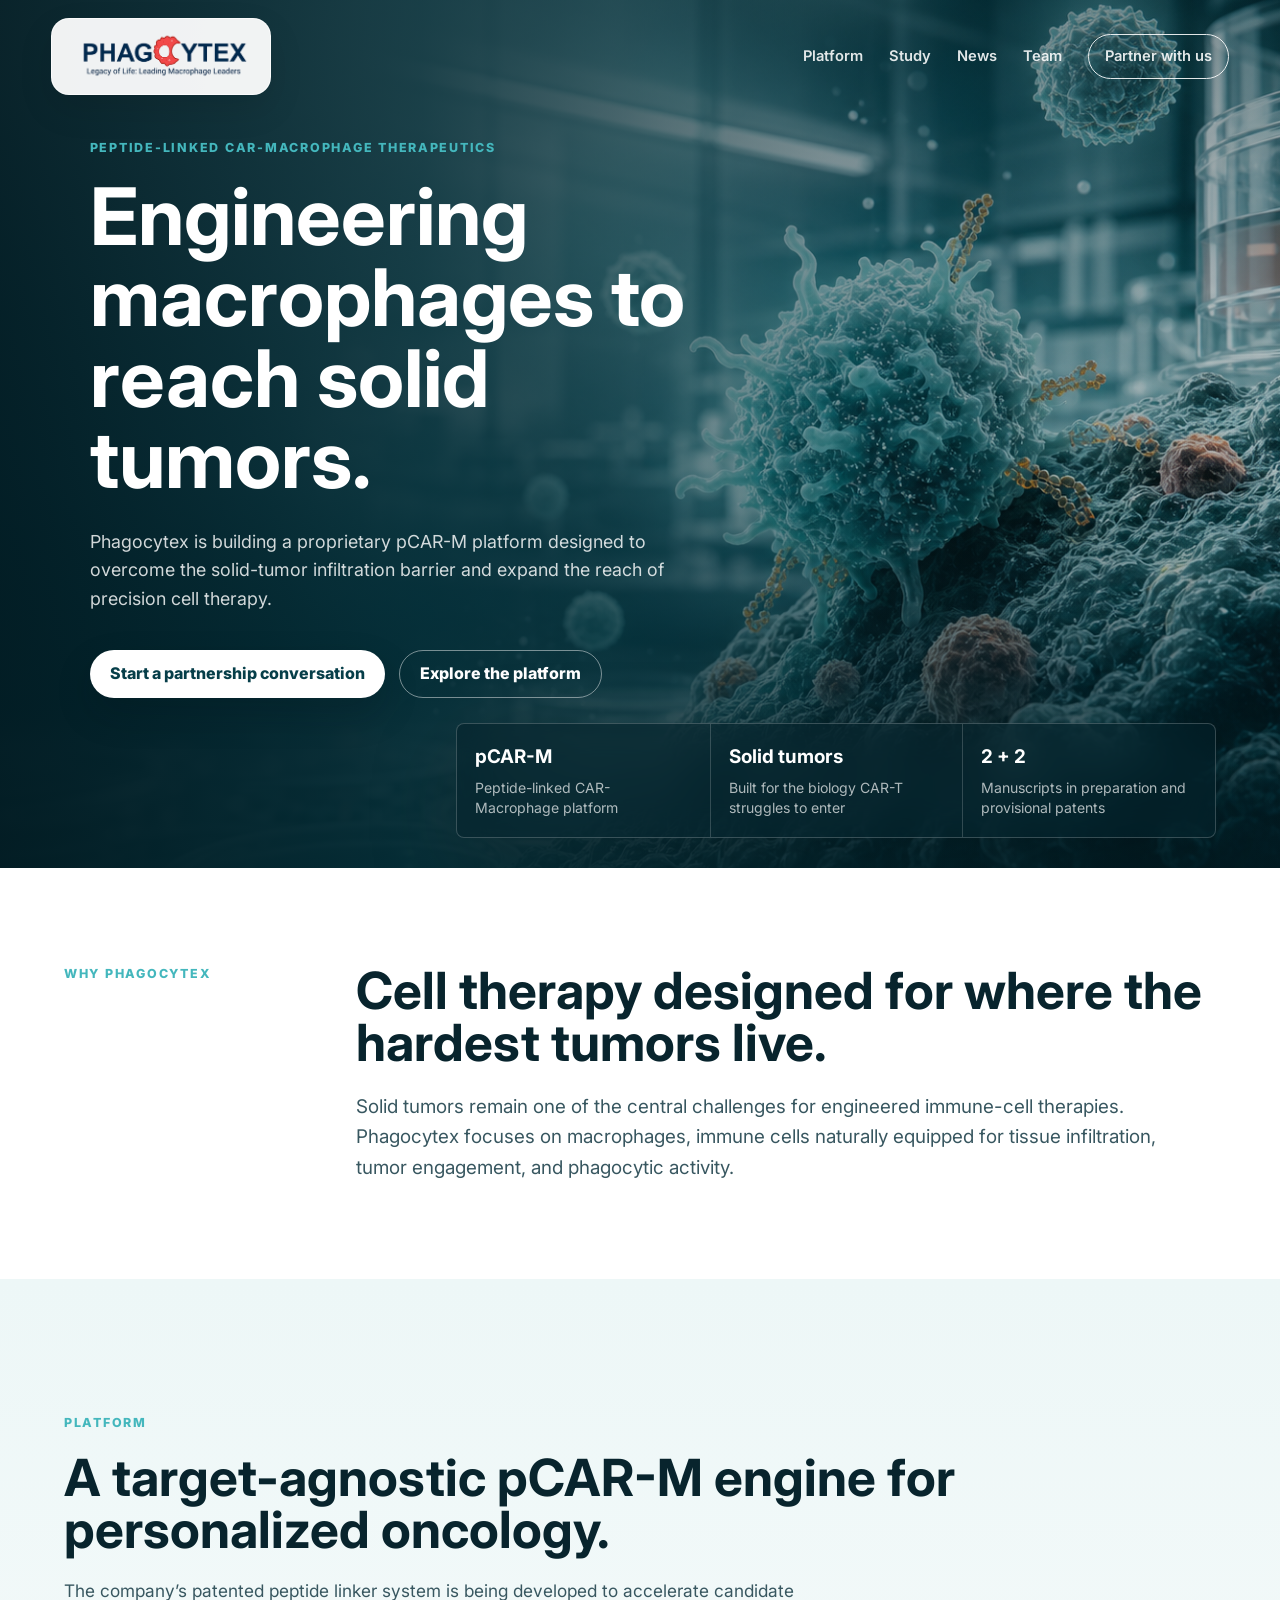
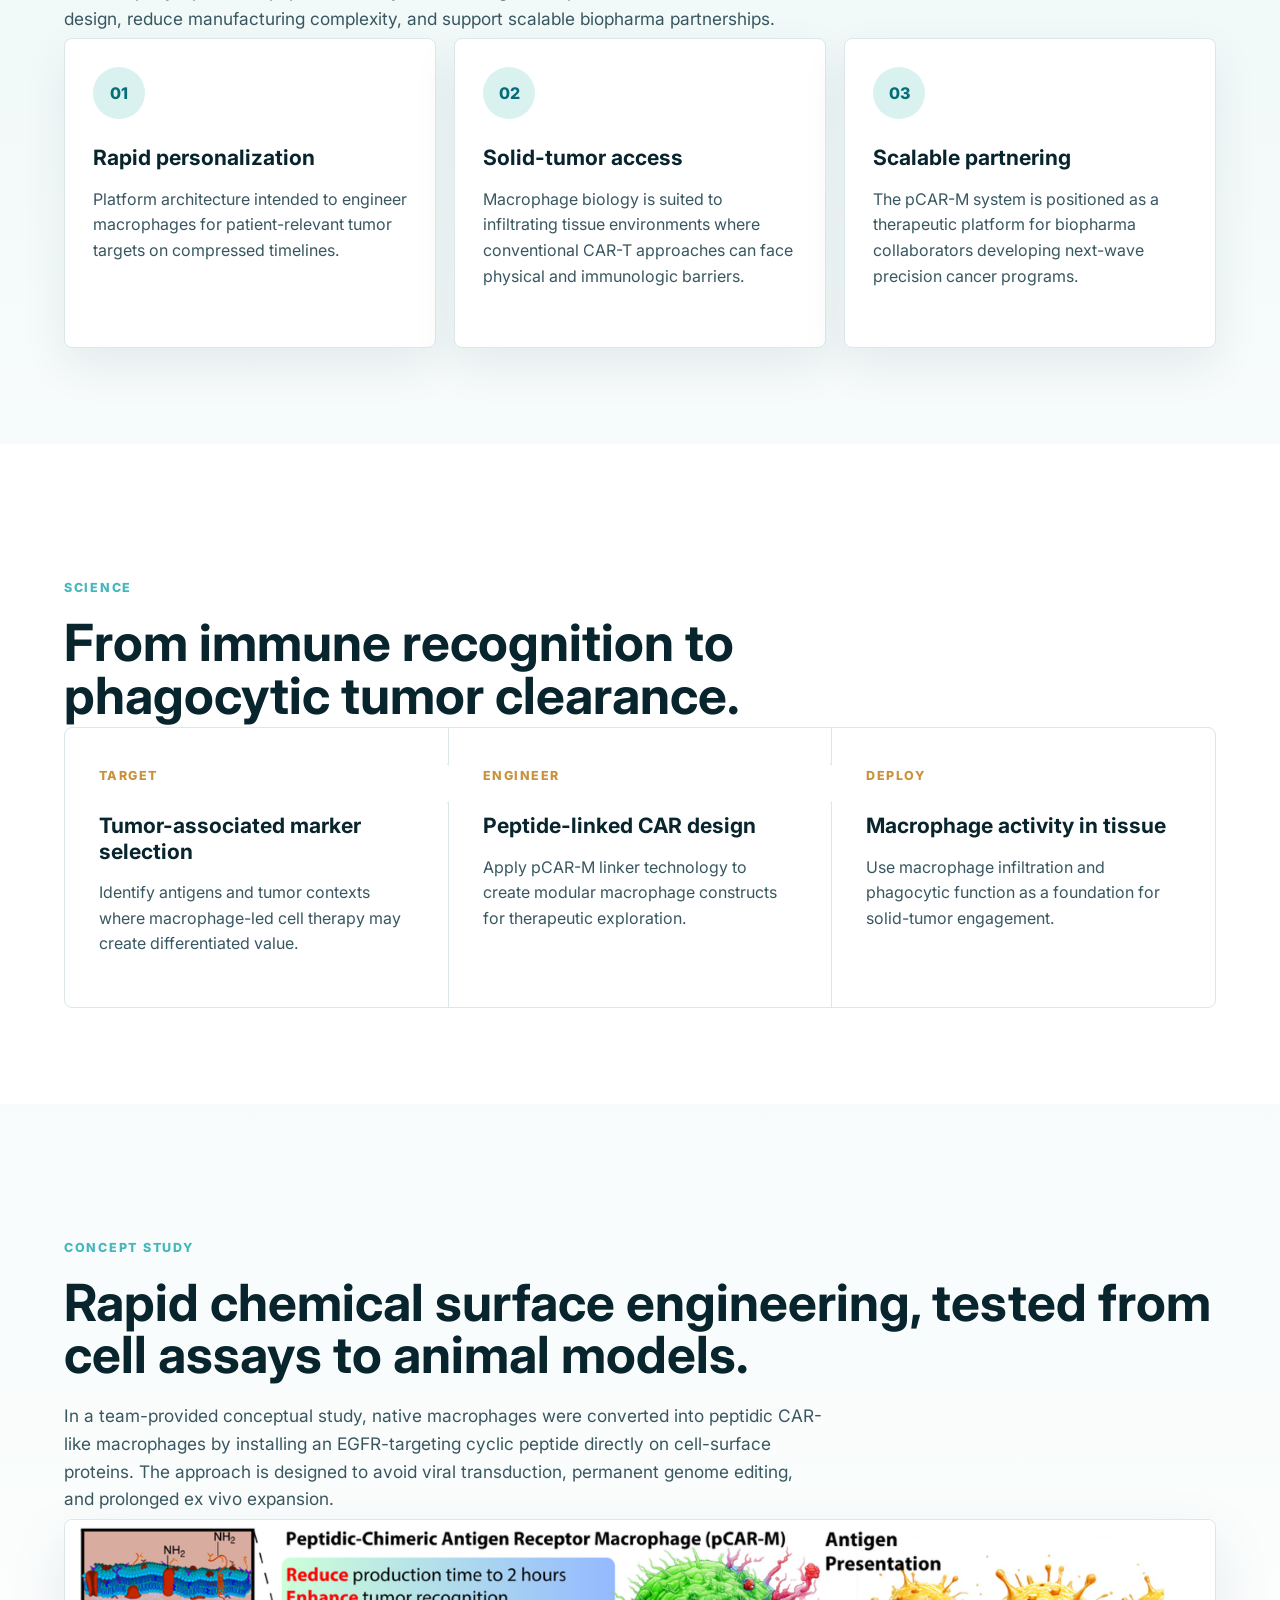
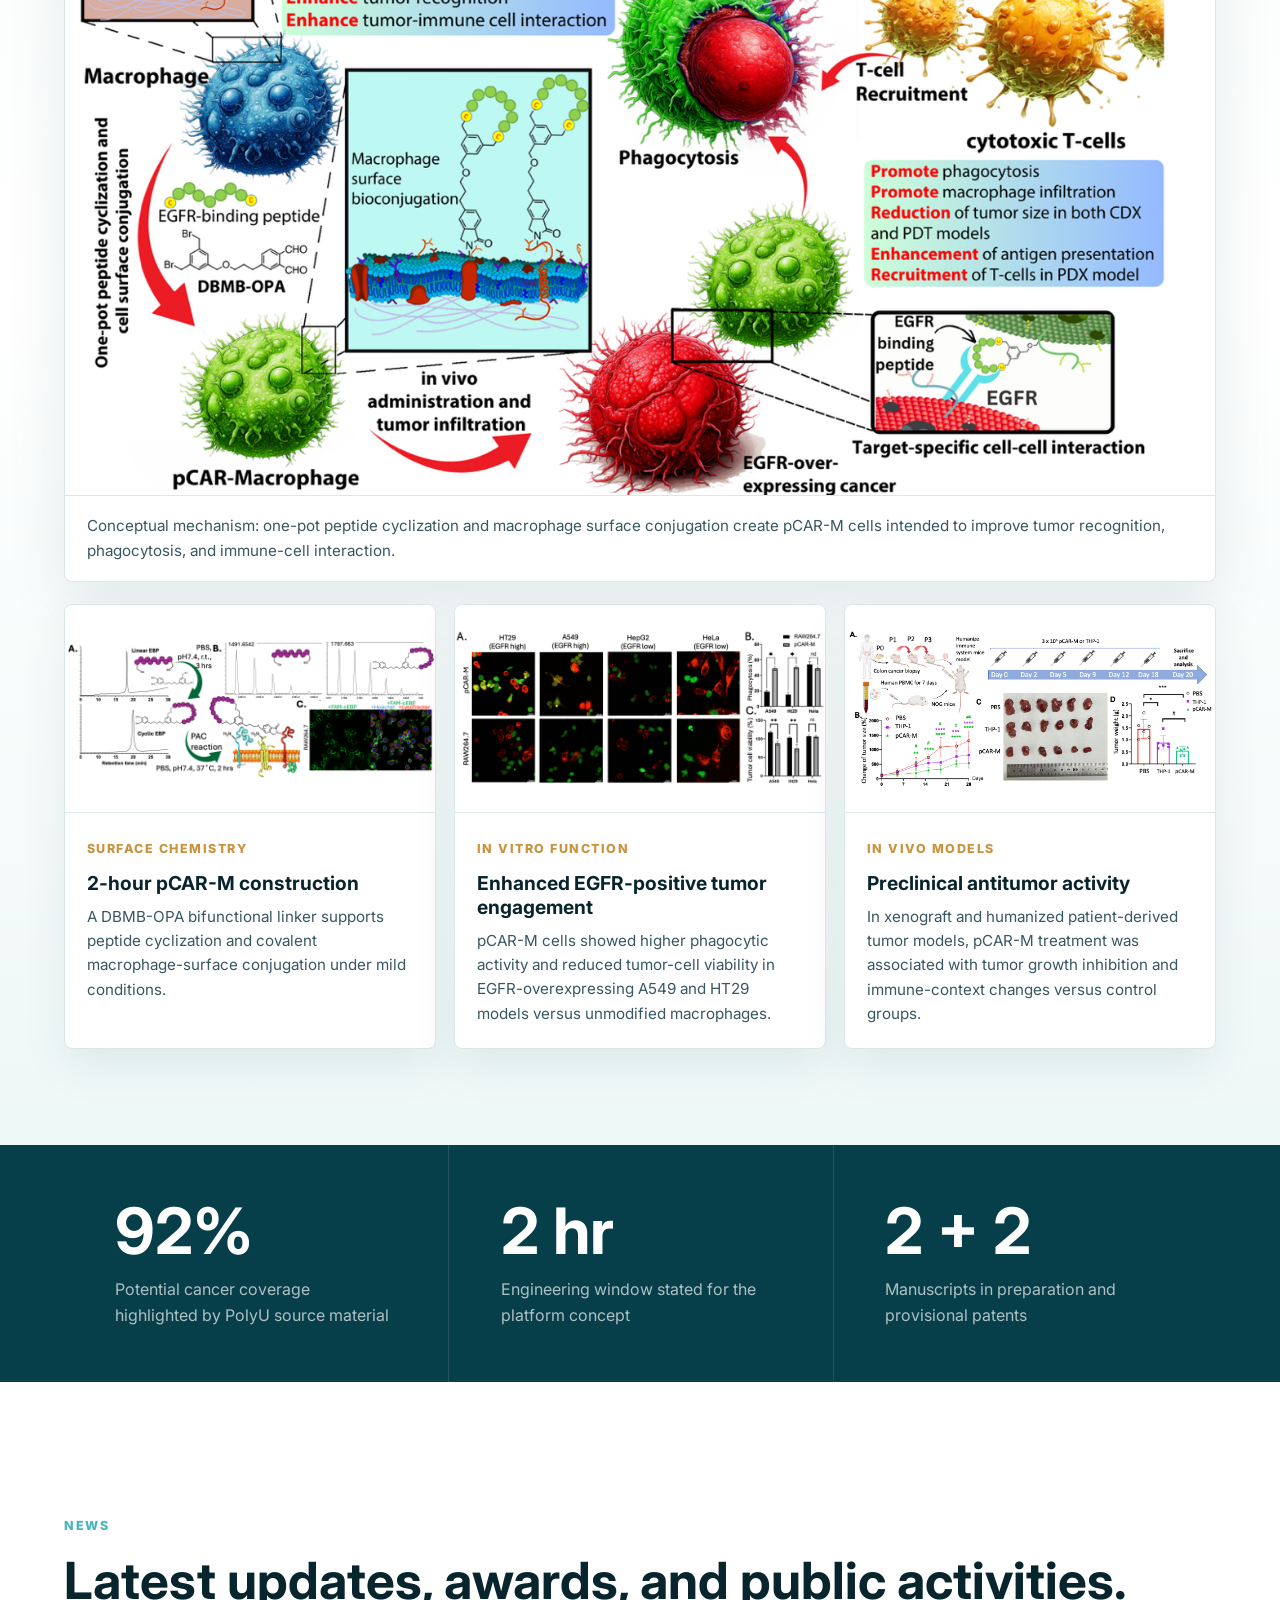
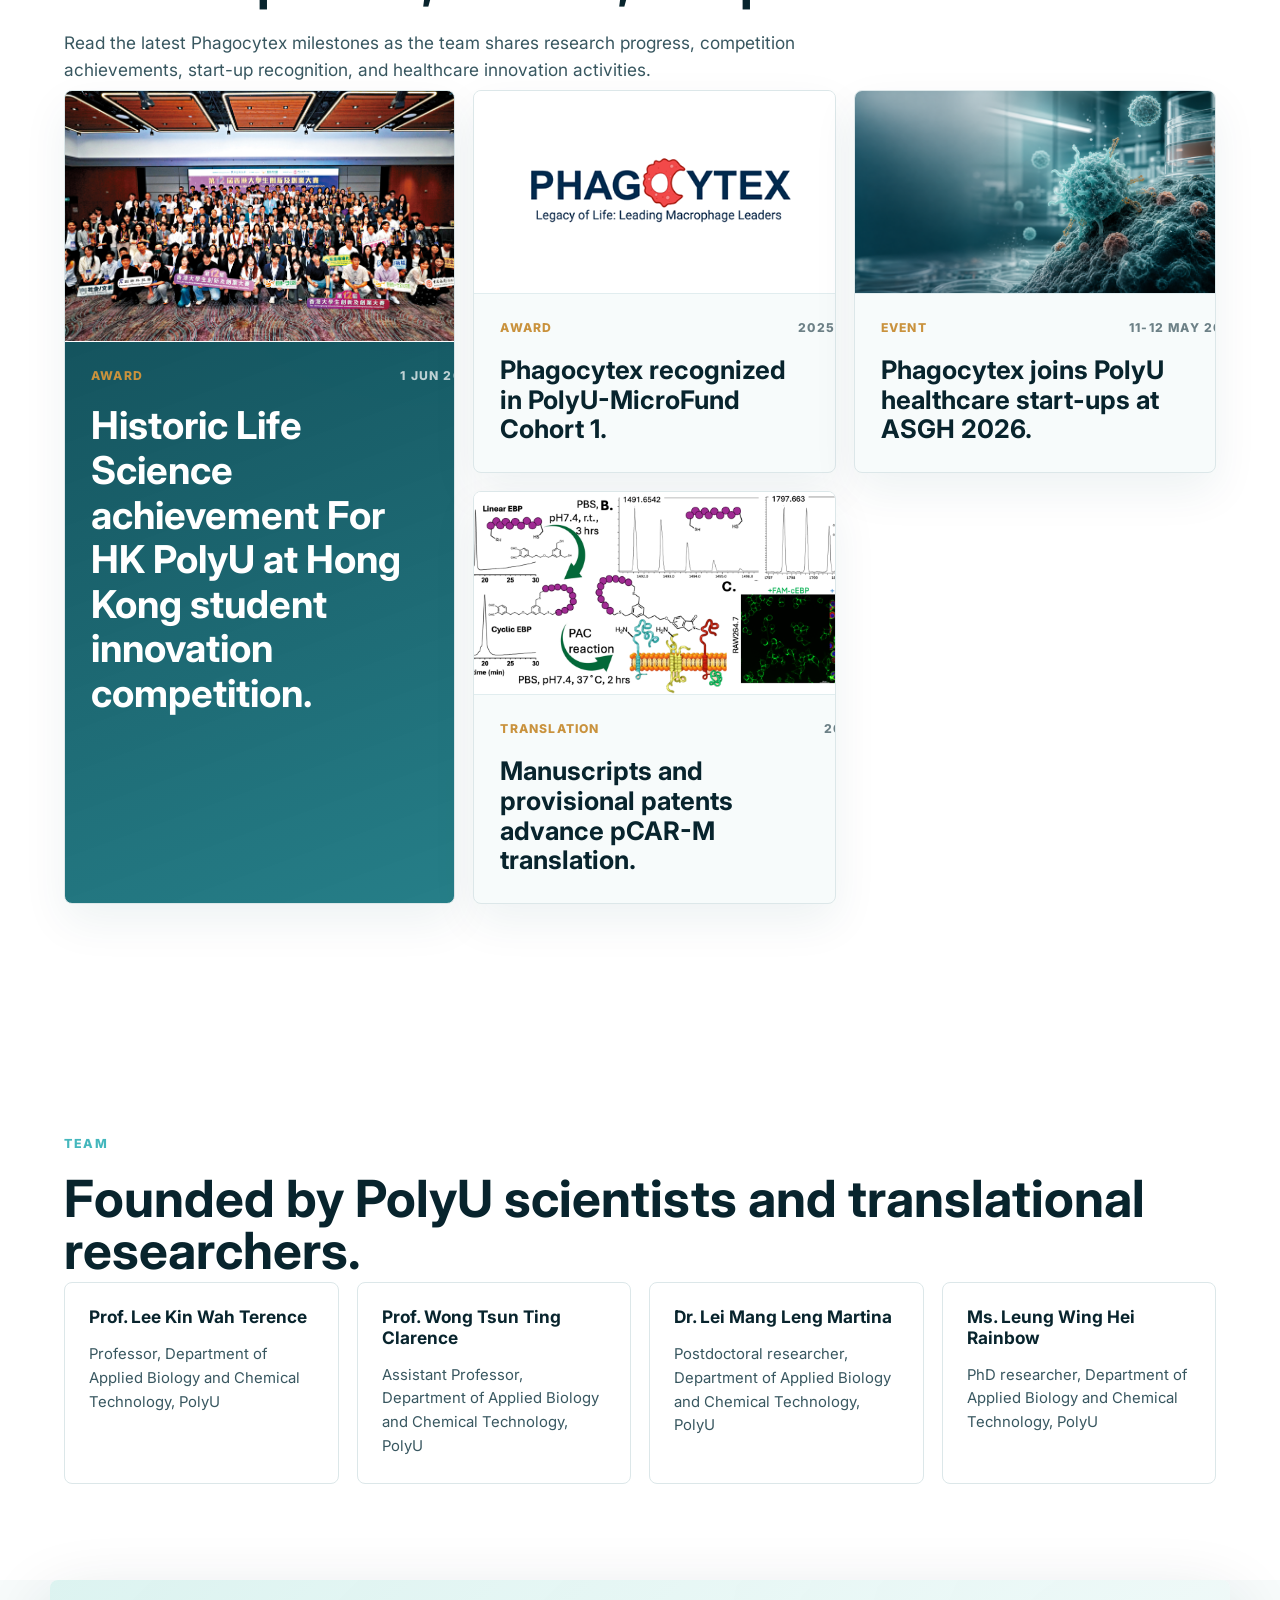
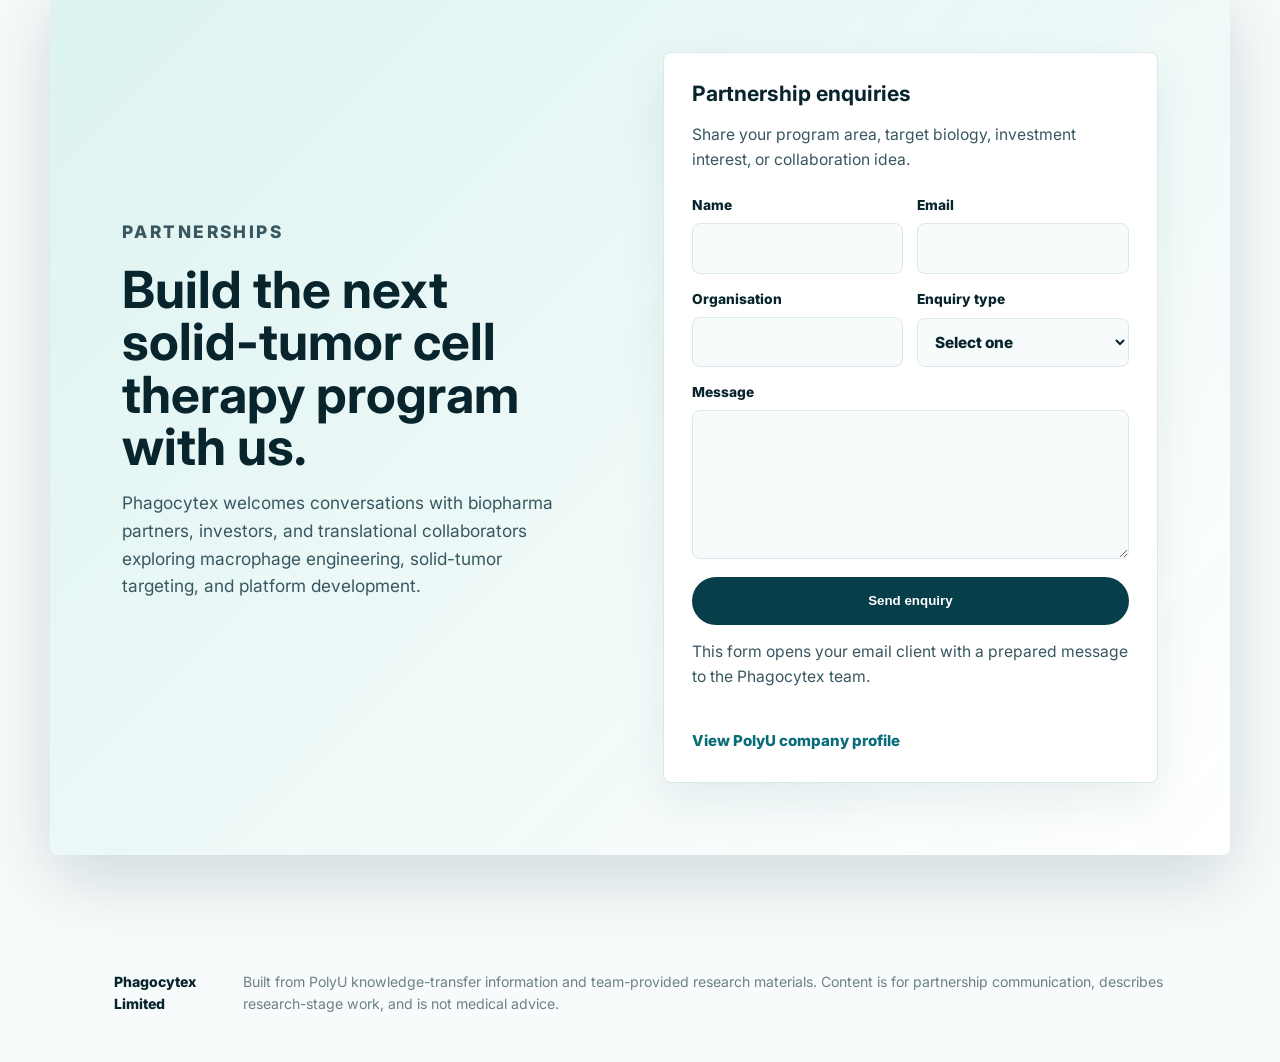
==== index.html @ 5c6a705f "Initial website commit" ====
<!doctype html>
<html lang="en">
  <head>
    <meta charset="utf-8" />
    <meta name="viewport" content="width=device-width, initial-scale=1" />
    <title>Phagocytex | Peptide-linked CAR-Macrophage Therapeutics</title>
    <meta
      name="description"
      content="Phagocytex is developing a peptide-linked CAR-Macrophage platform for personalized solid tumor therapy."
    />
    <link rel="preconnect" href="https://fonts.googleapis.com" />
    <link rel="preconnect" href="https://fonts.gstatic.com" crossorigin />
    <link
      href="https://fonts.googleapis.com/css2?family=Inter:wght@400;500;600;700;800&display=swap"
      rel="stylesheet"
    />
    <link rel="stylesheet" href="styles.css" />
  </head>
  <body>
    <div class="scroll-progress" data-scroll-progress aria-hidden="true"></div>
    <header class="site-header" data-header>
      <a class="brand" href="#top" aria-label="Phagocytex home">
        <img src="assets/phagocytex-logo-transparent.png" alt="Phagocytex" />
      </a>

      <button class="nav-toggle" type="button" data-nav-toggle aria-expanded="false" aria-label="Open navigation">
        <span></span>
        <span></span>
        <span></span>
      </button>

      <nav class="main-nav" data-nav>
        <a href="#platform">Platform</a>
        <a href="#study">Study</a>
        <a href="#news">News</a>
        <a href="#team">Team</a>
        <a class="nav-cta" href="#contact">Partner with us</a>
      </nav>
    </header>

    <main id="top">
      <section class="hero" aria-labelledby="hero-title">
        <video class="hero-media" autoplay muted loop playsinline poster="assets/hero-biotech.png" aria-hidden="true">
          <source src="assets/hero-loop.mp4" type="video/mp4" />
        </video>
        <img class="hero-fallback" src="assets/hero-biotech.png" alt="" />
        <div class="hero-overlay"></div>
        <div class="hero-content">
          <p class="eyebrow">Peptide-linked CAR-Macrophage therapeutics</p>
          <h1 id="hero-title">Engineering macrophages to reach solid tumors.</h1>
          <p class="hero-copy">
            Phagocytex is building a proprietary pCAR-M platform designed to overcome the solid-tumor infiltration
            barrier and expand the reach of precision cell therapy.
          </p>
          <div class="hero-actions">
            <a class="button primary" href="#contact">Start a partnership conversation</a>
            <a class="button secondary" href="#platform">Explore the platform</a>
          </div>
        </div>
        <aside class="hero-panel" aria-label="Company highlights">
          <div>
            <strong>pCAR-M</strong>
            <span>Peptide-linked CAR-Macrophage platform</span>
          </div>
          <div>
            <strong>Solid tumors</strong>
            <span>Built for the biology CAR-T struggles to enter</span>
          </div>
          <div>
            <strong>2 + 2</strong>
            <span>Manuscripts in preparation and provisional patents</span>
          </div>
        </aside>
      </section>

      <section class="section intro" aria-label="Positioning statement">
        <div class="section-grid">
          <p class="section-kicker">Why Phagocytex</p>
          <div>
            <h2>Cell therapy designed for where the hardest tumors live.</h2>
            <p>
              Solid tumors remain one of the central challenges for engineered immune-cell therapies. Phagocytex focuses
              on macrophages, immune cells naturally equipped for tissue infiltration, tumor engagement, and phagocytic
              activity.
            </p>
          </div>
        </div>
      </section>

      <section class="section platform-band" id="platform">
        <div class="section-heading">
          <p class="section-kicker">Platform</p>
          <h2>A target-agnostic pCAR-M engine for personalized oncology.</h2>
          <p>
            The company’s patented peptide linker system is being developed to accelerate candidate design, reduce
            manufacturing complexity, and support scalable biopharma partnerships.
          </p>
        </div>

        <div class="feature-grid">
          <article class="feature-card">
            <span class="feature-icon">01</span>
            <h3>Rapid personalization</h3>
            <p>
              Platform architecture intended to engineer macrophages for patient-relevant tumor targets on compressed
              timelines.
            </p>
          </article>
          <article class="feature-card">
            <span class="feature-icon">02</span>
            <h3>Solid-tumor access</h3>
            <p>
              Macrophage biology is suited to infiltrating tissue environments where conventional CAR-T approaches can
              face physical and immunologic barriers.
            </p>
          </article>
          <article class="feature-card">
            <span class="feature-icon">03</span>
            <h3>Scalable partnering</h3>
            <p>
              The pCAR-M system is positioned as a therapeutic platform for biopharma collaborators developing next-wave
              precision cancer programs.
            </p>
          </article>
        </div>
      </section>

      <section class="section science" id="science">
        <div class="section-heading narrow">
          <p class="section-kicker">Science</p>
          <h2>From immune recognition to phagocytic tumor clearance.</h2>
        </div>

        <div class="science-flow" aria-label="Platform process">
          <article>
            <span>Target</span>
            <h3>Tumor-associated marker selection</h3>
            <p>Identify antigens and tumor contexts where macrophage-led cell therapy may create differentiated value.</p>
          </article>
          <article>
            <span>Engineer</span>
            <h3>Peptide-linked CAR design</h3>
            <p>Apply pCAR-M linker technology to create modular macrophage constructs for therapeutic exploration.</p>
          </article>
          <article>
            <span>Deploy</span>
            <h3>Macrophage activity in tissue</h3>
            <p>Use macrophage infiltration and phagocytic function as a foundation for solid-tumor engagement.</p>
          </article>
        </div>
      </section>

      <section class="section concept-study" id="study">
        <div class="section-heading">
          <p class="section-kicker">Concept study</p>
          <h2>Rapid chemical surface engineering, tested from cell assays to animal models.</h2>
          <p>
            In a team-provided conceptual study, native macrophages were converted into peptidic CAR-like macrophages
            by installing an EGFR-targeting cyclic peptide directly on cell-surface proteins. The approach is designed
            to avoid viral transduction, permanent genome editing, and prolonged ex vivo expansion.
          </p>
        </div>

        <figure class="study-hero-figure">
          <img
            src="assets/study/image1.png"
            alt="Conceptual illustration of pCAR-M generation, phagocytosis, antigen presentation, and T-cell recruitment"
          />
          <figcaption>
            Conceptual mechanism: one-pot peptide cyclization and macrophage surface conjugation create pCAR-M cells
            intended to improve tumor recognition, phagocytosis, and immune-cell interaction.
          </figcaption>
        </figure>

        <div class="study-grid">
          <article class="study-card">
            <img
              src="assets/study/image2.png"
              alt="Chemical scheme and microscopy confirming cell-surface peptide conjugation"
            />
            <div>
              <span>Surface chemistry</span>
              <h3>2-hour pCAR-M construction</h3>
              <p>
                A DBMB-OPA bifunctional linker supports peptide cyclization and covalent macrophage-surface
                conjugation under mild conditions.
              </p>
            </div>
          </article>

          <article class="study-card">
            <img
              src="assets/study/image4.png"
              alt="In-vitro phagocytosis and tumor-cell viability assays across EGFR-high and EGFR-low cell lines"
            />
            <div>
              <span>In vitro function</span>
              <h3>Enhanced EGFR-positive tumor engagement</h3>
              <p>
                pCAR-M cells showed higher phagocytic activity and reduced tumor-cell viability in EGFR-overexpressing
                A549 and HT29 models versus unmodified macrophages.
              </p>
            </div>
          </article>

          <article class="study-card">
            <img
              src="assets/study/image6.png"
              alt="Humanized patient-derived tumor model treatment schedule, tumor volume change, excised tumors, and tumor weight"
            />
            <div>
              <span>In vivo models</span>
              <h3>Preclinical antitumor activity</h3>
              <p>
                In xenograft and humanized patient-derived tumor models, pCAR-M treatment was associated with tumor
                growth inhibition and immune-context changes versus control groups.
              </p>
            </div>
          </article>
        </div>
      </section>

      <section class="section metrics" aria-label="Phagocytex platform metrics">
        <div class="metric">
          <strong>92%</strong>
          <span>Potential cancer coverage highlighted by PolyU source material</span>
        </div>
        <div class="metric">
          <strong>2 hr</strong>
          <span>Engineering window stated for the platform concept</span>
        </div>
        <div class="metric">
          <strong>2 + 2</strong>
          <span>Manuscripts in preparation and provisional patents</span>
        </div>
      </section>

      <section class="section news" id="news">
        <div class="section-heading">
          <p class="section-kicker">News</p>
          <h2>Latest updates, awards, and public activities.</h2>
          <p>
            Read the latest Phagocytex milestones as the team shares research progress, competition achievements,
            start-up recognition, and healthcare innovation activities.
          </p>
        </div>

        <div class="news-grid">
          <a class="news-card featured" href="news/life-science-competition.html">
            <img
              class="news-photo"
              src="assets/news-life-science-competition.jpg"
              alt="Rainbow Leung and Martina Lei presenting the pCAR-M project at The 12th Hong Kong University Student Innovation and Entrepreneurship Competition"
              onerror="this.onerror=null; this.src='assets/hero-biotech.png';"
            />
            <div class="news-meta">
              <span>Award</span>
              <time datetime="2026-06-01">1 Jun 2026</time>
            </div>
            <h3>Historic Life Science achievement For HK PolyU at Hong Kong student innovation competition.</h3>
          </a>

          <a class="news-card" href="news/polyu-microfund.html">
            <img class="news-photo logo-photo" src="assets/phagocytex-logo-transparent.png" alt="Phagocytex company logo" />
            <div class="news-meta">
              <span>Award</span>
              <time datetime="2025">2025-26</time>
            </div>
            <h3>Phagocytex recognized in PolyU-MicroFund Cohort 1.</h3>
          </a>

          <a class="news-card" href="news/asgh-2026.html">
            <img
              class="news-photo"
              src="assets/hero-biotech.png"
              alt="Healthcare innovation event visual for Phagocytex ASGH participation"
            />
            <div class="news-meta">
              <span>Event</span>
              <time datetime="2026-05-11">11-12 May 2026</time>
            </div>
            <h3>Phagocytex joins PolyU healthcare start-ups at ASGH 2026.</h3>
          </a>

          <a class="news-card" href="news/ip-translation.html">
            <img
              class="news-photo"
              src="assets/study/image2.png"
              alt="pCAR-M chemistry figure showing peptide cyclization and cell-surface conjugation"
            />
            <div class="news-meta">
              <span>Translation</span>
              <time datetime="2025">2025</time>
            </div>
            <h3>Manuscripts and provisional patents advance pCAR-M translation.</h3>
          </a>
        </div>
      </section>

      <section class="section team" id="team">
        <div class="section-heading">
          <p class="section-kicker">Team</p>
          <h2>Founded by PolyU scientists and translational researchers.</h2>
        </div>

        <div class="team-grid">
          <article>
            <h3>Prof. Lee Kin Wah Terence</h3>
            <p>Professor, Department of Applied Biology and Chemical Technology, PolyU</p>
          </article>
          <article>
            <h3>Prof. Wong Tsun Ting Clarence</h3>
            <p>Assistant Professor, Department of Applied Biology and Chemical Technology, PolyU</p>
          </article>
          <article>
            <h3>Dr. Lei Mang Leng Martina</h3>
            <p>Postdoctoral researcher, Department of Applied Biology and Chemical Technology, PolyU</p>
          </article>
          <article>
            <h3>Ms. Leung Wing Hei Rainbow</h3>
            <p>PhD researcher, Department of Applied Biology and Chemical Technology, PolyU</p>
          </article>
        </div>
      </section>

      <section class="contact" id="contact">
        <div>
          <p class="section-kicker">Partnerships</p>
          <h2>Build the next solid-tumor cell therapy program with us.</h2>
          <p>
            Phagocytex welcomes conversations with biopharma partners, investors, and translational collaborators
            exploring macrophage engineering, solid-tumor targeting, and platform development.
          </p>
        </div>
        <div class="contact-card contact-form-card">
          <h3>Partnership enquiries</h3>
          <p>Share your program area, target biology, investment interest, or collaboration idea.</p>
          <form class="contact-form" data-contact-form>
            <label>
              <span>Name</span>
              <input type="text" name="name" autocomplete="name" required />
            </label>

            <label>
              <span>Email</span>
              <input type="email" name="email" autocomplete="email" required />
            </label>

            <label>
              <span>Organisation</span>
              <input type="text" name="organisation" autocomplete="organization" />
            </label>

            <label>
              <span>Enquiry type</span>
              <select name="type" required>
                <option value="">Select one</option>
                <option>Biopharma partnership</option>
                <option>Investment discussion</option>
                <option>Research collaboration</option>
                <option>Media or event enquiry</option>
                <option>General enquiry</option>
              </select>
            </label>

            <label class="full">
              <span>Message</span>
              <textarea name="message" rows="5" required></textarea>
            </label>

            <button class="button primary" type="submit">Send enquiry</button>
            <p class="form-note" data-form-note>
              This form opens your email client with a prepared message to the Phagocytex team.
            </p>
          </form>
          <a class="source-link" href="https://www.polyu.edu.hk/abct/research/knowledge-transfer/phagocytex-limited/">
            View PolyU company profile
          </a>
        </div>
      </section>
    </main>

    <footer class="site-footer">
      <p>Phagocytex Limited</p>
      <p>
        Built from PolyU knowledge-transfer information and team-provided research materials. Content is for partnership
        communication, describes research-stage work, and is not medical advice.
      </p>
    </footer>

    <script src="script.js"></script>
  </body>
</html>
---- styles.css ----
:root {
  color-scheme: light;
  --ink: #08242d;
  --ink-soft: #385760;
  --muted: #6d8187;
  --line: #dce7e9;
  --paper: #f7fbfb;
  --white: #ffffff;
  --teal: #086d78;
  --teal-deep: #063e49;
  --teal-light: #d9f2ef;
  --cyan: #44b7bd;
  --amber: #c9923d;
  --shadow: 0 24px 70px rgba(4, 45, 55, 0.16);
  --radius: 8px;
  --max: 1180px;
}

* {
  box-sizing: border-box;
}

html {
  scroll-behavior: smooth;
}

body {
  margin: 0;
  background: var(--paper);
  color: var(--ink);
  font-family: "Inter", system-ui, -apple-system, BlinkMacSystemFont, "Segoe UI", sans-serif;
  line-height: 1.6;
}

body.nav-open {
  overflow: hidden;
}

.scroll-progress {
  position: fixed;
  z-index: 40;
  top: 0;
  left: 0;
  width: 100%;
  height: 3px;
  background: linear-gradient(90deg, var(--cyan), var(--amber));
  transform: scaleX(var(--scroll-progress, 0));
  transform-origin: left center;
}

a {
  color: inherit;
  text-decoration: none;
}

img {
  display: block;
  max-width: 100%;
}

.site-header {
  position: fixed;
  z-index: 20;
  top: 0;
  left: 0;
  right: 0;
  display: flex;
  align-items: center;
  justify-content: space-between;
  gap: 24px;
  padding: 18px clamp(20px, 4vw, 56px);
  color: var(--white);
  transition: background 180ms ease, box-shadow 180ms ease, color 180ms ease;
}

.site-header.is-scrolled,
.site-header.is-open {
  background: rgba(255, 255, 255, 0.94);
  color: var(--ink);
  box-shadow: 0 10px 30px rgba(6, 45, 54, 0.1);
  backdrop-filter: blur(16px);
}

.brand {
  display: inline-flex;
  align-items: center;
  min-width: max-content;
  border: 1px solid rgba(255, 255, 255, 0.72);
  border-radius: 18px;
  background: rgba(255, 255, 255, 0.94);
  box-shadow: 0 14px 35px rgba(0, 0, 0, 0.1);
  padding: 8px 16px;
}

.brand img {
  width: 186px;
  height: auto;
}

.main-nav {
  display: flex;
  align-items: center;
  gap: 26px;
  font-size: 0.92rem;
  font-weight: 600;
}

.main-nav a {
  opacity: 0.88;
}

.main-nav a:hover {
  opacity: 1;
}

.nav-cta {
  padding: 10px 16px;
  border: 1px solid currentColor;
  border-radius: 999px;
}

.nav-toggle {
  display: none;
  width: 44px;
  height: 44px;
  border: 1px solid rgba(255, 255, 255, 0.42);
  border-radius: 999px;
  background: rgba(255, 255, 255, 0.12);
  color: currentColor;
}

.site-header.is-scrolled .nav-toggle,
.site-header.is-open .nav-toggle {
  border-color: var(--line);
}

.nav-toggle span {
  display: block;
  width: 18px;
  height: 2px;
  margin: 4px auto;
  background: currentColor;
  border-radius: 99px;
}

.hero {
  position: relative;
  min-height: 760px;
  overflow: hidden;
  isolation: isolate;
  background: var(--teal-deep);
  color: var(--white);
}

.hero-media,
.hero-fallback,
.hero-overlay {
  position: absolute;
  inset: 0;
}

.hero-media,
.hero-fallback {
  width: 100%;
  height: 100%;
  object-fit: cover;
  object-position: 58% center;
  transform: scale(calc(1.04 + var(--hero-progress, 0) * 0.06)) translateY(calc(var(--hero-progress, 0) * 38px));
  transform-origin: center;
  transition: transform 120ms linear;
}

.hero-media {
  z-index: -2;
}

.hero-fallback {
  z-index: -3;
}

.hero-overlay {
  z-index: -1;
  background:
    linear-gradient(90deg, rgba(2, 28, 35, 0.92) 0%, rgba(4, 45, 54, 0.82) 33%, rgba(4, 45, 54, 0.38) 65%, rgba(2, 28, 35, 0.16) 100%),
    linear-gradient(180deg, rgba(3, 31, 39, 0.32) 0%, rgba(3, 31, 39, 0.05) 55%, rgba(3, 31, 39, 0.76) 100%);
}

.hero-content {
  width: min(660px, calc(100% - 40px));
  padding: 138px 0 170px;
  margin-left: clamp(20px, 7vw, 96px);
  transform: translateY(calc(var(--hero-progress, 0) * 28px));
  transition: transform 120ms linear;
}

.eyebrow,
.section-kicker {
  margin: 0 0 18px;
  color: var(--cyan);
  font-size: 0.78rem;
  font-weight: 800;
  letter-spacing: 0.14em;
  text-transform: uppercase;
}

.hero h1,
.section h2,
.contact h2 {
  margin: 0;
  line-height: 1.02;
  letter-spacing: 0;
}

.hero h1 {
  max-width: 760px;
  font-size: clamp(3rem, 6.2vw, 5.9rem);
}

.hero-copy {
  max-width: 590px;
  margin: 28px 0 0;
  color: rgba(255, 255, 255, 0.82);
  font-size: clamp(1.05rem, 1.4vw, 1.28rem);
}

.hero-actions {
  display: flex;
  flex-wrap: wrap;
  gap: 14px;
  margin-top: 36px;
}

.button {
  display: inline-flex;
  min-height: 48px;
  align-items: center;
  justify-content: center;
  border-radius: 999px;
  padding: 13px 20px;
  font-weight: 800;
  line-height: 1.2;
  transition: transform 180ms ease, box-shadow 180ms ease, background 180ms ease;
}

.button:hover {
  transform: translateY(-2px);
}

.reveal {
  opacity: 0;
  transform: translateY(32px) scale(0.985);
  transition:
    opacity 720ms ease,
    transform 720ms cubic-bezier(0.2, 0.72, 0.18, 1);
  transition-delay: calc(var(--reveal-index, 0) * 70ms);
}

.reveal.is-visible {
  opacity: 1;
  transform: translateY(0) scale(1);
}

.section-heading.reveal {
  transform: translateY(38px);
}

.study-hero-figure.reveal,
.news-card.reveal,
.study-card.reveal,
.feature-card.reveal {
  transform: translateY(42px) scale(0.97);
}

.study-hero-figure.reveal.is-visible,
.news-card.reveal.is-visible,
.study-card.reveal.is-visible,
.feature-card.reveal.is-visible {
  transform: translateY(0) scale(1);
}

.news-card.reveal .news-photo,
.study-card.reveal img,
.study-hero-figure.reveal img {
  transform: scale(1.04);
  transition: transform 900ms ease;
}

.news-card.reveal.is-visible .news-photo,
.study-card.reveal.is-visible img,
.study-hero-figure.reveal.is-visible img {
  transform: scale(1);
}

.metric.reveal strong {
  transform: translateY(10px);
  transition: transform 720ms ease;
}

.metric.reveal.is-visible strong {
  transform: translateY(0);
}

.button.primary {
  background: var(--white);
  color: var(--teal-deep);
  box-shadow: 0 16px 36px rgba(1, 18, 24, 0.18);
}

.button.secondary {
  border: 1px solid rgba(255, 255, 255, 0.46);
  color: var(--white);
}

.contact-card .button.primary {
  background: var(--teal-deep);
  color: var(--white);
  box-shadow: none;
}

.hero-panel {
  position: absolute;
  right: clamp(20px, 5vw, 72px);
  bottom: 30px;
  display: grid;
  width: min(760px, calc(100% - 40px));
  grid-template-columns: repeat(3, 1fr);
  border: 1px solid rgba(255, 255, 255, 0.2);
  border-radius: var(--radius);
  background: rgba(4, 34, 42, 0.58);
  box-shadow: 0 30px 90px rgba(0, 0, 0, 0.22);
  backdrop-filter: blur(18px);
  transform: translateY(calc(var(--hero-progress, 0) * -18px));
  transition: transform 120ms linear;
}

.hero-panel div {
  padding: 18px;
}

.hero-panel div + div {
  border-left: 1px solid rgba(255, 255, 255, 0.18);
}

.hero-panel strong {
  display: block;
  font-size: 1.18rem;
}

.hero-panel span {
  display: block;
  margin-top: 6px;
  color: rgba(255, 255, 255, 0.68);
  font-size: 0.88rem;
  line-height: 1.45;
}

.section {
  padding: 96px clamp(20px, 5vw, 72px);
}

.section-grid,
.section-heading,
.translation,
.contact,
.site-footer {
  width: min(var(--max), 100%);
  margin: 0 auto;
}

.section-grid {
  display: grid;
  grid-template-columns: 220px minmax(0, 1fr);
  gap: clamp(28px, 6vw, 72px);
  align-items: start;
}

.intro {
  background: var(--white);
}

.intro h2,
.section-heading h2,
.translation h2,
.contact h2 {
  color: var(--ink);
  font-size: clamp(2.1rem, 4vw, 4.4rem);
}

.intro p:not(.section-kicker),
.section-heading p:not(.section-kicker),
.translation p,
.contact p,
.feature-card p,
.study-card p,
.news-card p,
.science-flow p,
.team-grid p,
.timeline p {
  color: var(--ink-soft);
}

.intro p:not(.section-kicker) {
  max-width: 800px;
  margin: 24px 0 0;
  font-size: 1.18rem;
}

.platform-band {
  background: linear-gradient(180deg, #edf7f7 0%, #f7fbfb 100%);
}

.section-heading {
  margin-bottom: 44px;
}

.section-heading p:not(.section-kicker) {
  max-width: 760px;
  margin: 22px 0 0;
  font-size: 1.08rem;
}

.section-heading.narrow {
  max-width: 850px;
  margin-left: 0;
}

.feature-grid,
.team-grid {
  display: grid;
  width: min(var(--max), 100%);
  grid-template-columns: repeat(3, 1fr);
  gap: 18px;
  margin: 0 auto;
}

.feature-card,
.team-grid article,
.contact-card {
  border: 1px solid var(--line);
  border-radius: var(--radius);
  background: var(--white);
}

.feature-card {
  min-height: 310px;
  padding: 28px;
  box-shadow: 0 18px 45px rgba(6, 68, 78, 0.08);
}

.feature-icon {
  display: inline-grid;
  width: 52px;
  height: 52px;
  place-items: center;
  border-radius: 50%;
  background: var(--teal-light);
  color: var(--teal);
  font-weight: 800;
}

.feature-card h3,
.science-flow h3,
.team-grid h3,
.contact-card h3 {
  margin: 26px 0 10px;
  color: var(--ink);
  font-size: 1.32rem;
  line-height: 1.2;
}

.science {
  overflow: hidden;
  background: var(--white);
}

.science-flow {
  display: grid;
  width: min(var(--max), 100%);
  grid-template-columns: repeat(3, 1fr);
  gap: 1px;
  margin: 0 auto;
  border: 1px solid var(--line);
  border-radius: var(--radius);
  background: var(--line);
  overflow: hidden;
}

.science-flow article {
  position: relative;
  min-height: 270px;
  padding: 34px;
  background: var(--white);
}

.science-flow article::after {
  content: "";
  position: absolute;
  top: 41px;
  right: -14px;
  z-index: 2;
  width: 28px;
  height: 28px;
  border-top: 1px solid var(--line);
  border-right: 1px solid var(--line);
  background: var(--white);
  transform: rotate(45deg);
}

.science-flow article:last-child::after {
  display: none;
}

.science-flow span,
.study-card span,
.timeline span {
  color: var(--amber);
  font-size: 0.78rem;
  font-weight: 800;
  letter-spacing: 0.12em;
  text-transform: uppercase;
}

.concept-study {
  background:
    linear-gradient(180deg, #f7fbfb 0%, #ffffff 48%, #eef8f7 100%);
}

.study-hero-figure,
.study-grid {
  width: min(var(--max), 100%);
  margin: 0 auto;
}

.study-hero-figure {
  overflow: hidden;
  border: 1px solid var(--line);
  border-radius: var(--radius);
  background: var(--white);
  box-shadow: 0 22px 60px rgba(6, 68, 78, 0.1);
}

.study-hero-figure img {
  width: 100%;
  background: var(--white);
}

.study-hero-figure figcaption {
  margin: 0;
  padding: 18px 22px;
  border-top: 1px solid var(--line);
  color: var(--ink-soft);
  font-size: 0.95rem;
}

.study-grid {
  display: grid;
  grid-template-columns: repeat(3, 1fr);
  gap: 18px;
  margin-top: 22px;
}

.study-card {
  overflow: hidden;
  border: 1px solid var(--line);
  border-radius: var(--radius);
  background: var(--white);
  box-shadow: 0 18px 45px rgba(6, 68, 78, 0.08);
}

.study-card img {
  width: 100%;
  aspect-ratio: 16 / 9;
  object-fit: contain;
  background: #ffffff;
  border-bottom: 1px solid var(--line);
}

.study-card div {
  padding: 22px;
}

.study-card h3 {
  margin: 10px 0;
  color: var(--ink);
  font-size: 1.2rem;
  line-height: 1.25;
}

.study-card p {
  margin: 0;
  font-size: 0.95rem;
}

.metrics {
  display: grid;
  grid-template-columns: repeat(3, 1fr);
  gap: 1px;
  padding-top: 0;
  padding-bottom: 0;
  background: var(--teal-deep);
}

.metric {
  padding: 54px clamp(24px, 4vw, 58px);
  color: var(--white);
}

.metric + .metric {
  border-left: 1px solid rgba(255, 255, 255, 0.12);
}

.metric strong {
  display: block;
  color: var(--white);
  font-size: clamp(3rem, 5vw, 5rem);
  line-height: 1;
}

.metric span {
  display: block;
  max-width: 360px;
  margin-top: 14px;
  color: rgba(255, 255, 255, 0.68);
}

.translation {
  display: grid;
  grid-template-columns: minmax(0, 0.95fr) minmax(320px, 0.78fr);
  gap: clamp(32px, 7vw, 92px);
  align-items: center;
}

.translation-copy p:not(.section-kicker) {
  max-width: 680px;
  margin-top: 24px;
  font-size: 1.08rem;
}

.timeline {
  border-left: 2px solid var(--teal-light);
}

.timeline-item {
  position: relative;
  padding: 0 0 32px 30px;
}

.timeline-item:last-child {
  padding-bottom: 0;
}

.timeline-item::before {
  content: "";
  position: absolute;
  left: -9px;
  top: 5px;
  width: 16px;
  height: 16px;
  border: 4px solid var(--paper);
  border-radius: 50%;
  background: var(--teal);
}

.timeline p {
  margin: 7px 0 0;
}

.timeline a {
  display: inline-flex;
  margin-left: 6px;
  color: var(--teal);
  font-weight: 800;
}

.news {
  background: var(--white);
}

.news-grid {
  display: grid;
  width: min(var(--max), 100%);
  grid-template-columns: 1.08fr 1fr 1fr;
  gap: 18px;
  margin: 0 auto;
}

.news-card {
  display: flex;
  min-height: 330px;
  flex-direction: column;
  align-items: flex-start;
  border: 1px solid var(--line);
  border-radius: var(--radius);
  background: var(--paper);
  overflow: hidden;
  box-shadow: 0 18px 45px rgba(6, 68, 78, 0.07);
  text-decoration: none;
  transition: transform 180ms ease, box-shadow 180ms ease, border-color 180ms ease;
}

.news-card:hover {
  border-color: rgba(8, 109, 120, 0.28);
  box-shadow: 0 24px 60px rgba(6, 68, 78, 0.13);
  transform: translateY(-3px);
}

.news-card.featured {
  grid-row: span 2;
  background:
    linear-gradient(160deg, rgba(6, 62, 73, 0.97), rgba(8, 109, 120, 0.88)),
    radial-gradient(circle at 88% 10%, rgba(68, 183, 189, 0.35), transparent 32%);
  color: var(--white);
}

.news-photo {
  width: 100%;
  aspect-ratio: 16 / 9;
  object-fit: cover;
  background: var(--white);
  border-bottom: 1px solid rgba(8, 109, 120, 0.12);
}

.news-card.featured .news-photo {
  aspect-ratio: 1.55 / 1;
  border-bottom-color: rgba(255, 255, 255, 0.14);
}

.news-photo.logo-photo {
  object-fit: contain;
  padding: 32px;
  background: var(--white);
}

.news-meta {
  display: flex;
  width: 100%;
  align-items: center;
  justify-content: space-between;
  gap: 18px;
  margin: 24px 26px 18px;
}

.news-meta span,
.news-meta time {
  font-size: 0.76rem;
  font-weight: 800;
  letter-spacing: 0.1em;
  text-transform: uppercase;
}

.news-meta span {
  color: var(--amber);
}

.news-meta time {
  color: var(--muted);
}

.news-card.featured .news-meta time,
.news-card.featured p {
  color: rgba(255, 255, 255, 0.72);
}

.news-card h3 {
  margin: 0 26px 28px;
  color: var(--ink);
  font-size: clamp(1.35rem, 2vw, 1.8rem);
  line-height: 1.16;
}

.news-card.featured h3 {
  color: var(--white);
  font-size: clamp(2rem, 3vw, 3rem);
}

.news-card p {
  margin: 18px 26px 0;
}

.team {
  background: var(--white);
}

.team-grid {
  grid-template-columns: repeat(4, 1fr);
}

.team-grid article {
  padding: 24px;
}

.team-grid h3 {
  margin-top: 0;
  font-size: 1.08rem;
}

.team-grid p {
  margin-bottom: 0;
  font-size: 0.93rem;
}

.contact {
  display: grid;
  grid-template-columns: minmax(0, 0.82fr) minmax(420px, 0.9fr);
  gap: clamp(28px, 7vw, 96px);
  align-items: center;
  margin-bottom: 82px;
  padding: clamp(42px, 6vw, 72px);
  border-radius: var(--radius);
  background:
    linear-gradient(135deg, rgba(217, 242, 239, 0.92), rgba(255, 255, 255, 0.96)),
    radial-gradient(circle at 88% 8%, rgba(68, 183, 189, 0.22), transparent 28%);
  box-shadow: var(--shadow);
}

.contact p {
  max-width: 700px;
  font-size: 1.08rem;
}

.contact-card {
  padding: 28px;
  box-shadow: 0 18px 45px rgba(6, 68, 78, 0.08);
}

.contact-card h3 {
  margin-top: 0;
}

.contact-card p {
  margin-bottom: 22px;
  font-size: 0.98rem;
}

.contact-form {
  display: grid;
  grid-template-columns: repeat(2, 1fr);
  gap: 14px;
}

.contact-form label {
  display: grid;
  gap: 7px;
  color: var(--ink);
  font-size: 0.86rem;
  font-weight: 800;
}

.contact-form label.full,
.contact-form .button,
.form-note {
  grid-column: 1 / -1;
}

.contact-form input,
.contact-form select,
.contact-form textarea {
  width: 100%;
  border: 1px solid var(--line);
  border-radius: var(--radius);
  background: var(--paper);
  color: var(--ink);
  font: inherit;
  font-size: 0.96rem;
  outline: 0;
  padding: 12px 13px;
  transition: border-color 160ms ease, box-shadow 160ms ease, background 160ms ease;
}

.contact-form textarea {
  min-height: 136px;
  resize: vertical;
}

.contact-form input:focus,
.contact-form select:focus,
.contact-form textarea:focus {
  border-color: rgba(8, 109, 120, 0.55);
  background: var(--white);
  box-shadow: 0 0 0 4px rgba(68, 183, 189, 0.14);
}

.contact-form .button {
  width: 100%;
  margin-top: 4px;
  border: 0;
  cursor: pointer;
}

.form-note {
  margin: 0;
  color: var(--muted);
  font-size: 0.86rem;
}

.form-note.is-success {
  color: var(--teal);
  font-weight: 800;
}

.source-link {
  display: inline-flex;
  margin-top: 18px;
  color: var(--teal);
  font-size: 0.94rem;
  font-weight: 800;
}

.site-footer {
  display: flex;
  justify-content: space-between;
  gap: 28px;
  padding: 34px clamp(20px, 5vw, 72px) 46px;
  color: var(--muted);
  font-size: 0.88rem;
}

.site-footer p {
  margin: 0;
}

.site-footer p:first-child {
  color: var(--ink);
  font-weight: 800;
}

.detail-page {
  background: linear-gradient(180deg, #eef8f7 0%, #ffffff 38%, #f7fbfb 100%);
}

.detail-header {
  display: flex;
  width: min(var(--max), calc(100% - 40px));
  align-items: center;
  justify-content: space-between;
  gap: 20px;
  margin: 0 auto;
  padding: 26px 0;
}

.detail-header .brand {
  box-shadow: 0 12px 30px rgba(6, 68, 78, 0.1);
}

.detail-back {
  display: inline-flex;
  min-height: 42px;
  align-items: center;
  border: 1px solid var(--line);
  border-radius: 999px;
  background: var(--white);
  color: var(--teal-deep);
  font-weight: 800;
  padding: 9px 16px;
}

.news-detail {
  width: min(920px, calc(100% - 40px));
  margin: 36px auto 90px;
}

.news-detail h1 {
  margin: 0;
  color: var(--ink);
  font-size: clamp(2.6rem, 5vw, 5.4rem);
  line-height: 1.02;
}

.detail-hero-image {
  width: 100%;
  max-height: 620px;
  margin: 34px 0;
  border-radius: var(--radius);
  object-fit: cover;
  box-shadow: var(--shadow);
}

.detail-hero-image.logo-detail {
  max-height: 320px;
  padding: clamp(36px, 8vw, 80px);
  background: var(--white);
  object-fit: contain;
}

.news-detail p {
  color: var(--ink-soft);
  font-size: clamp(1.02rem, 1.5vw, 1.18rem);
}

.news-detail .detail-lead {
  color: var(--ink);
  font-size: clamp(1.18rem, 2vw, 1.55rem);
  line-height: 1.45;
}

.detail-facts {
  display: grid;
  grid-template-columns: repeat(4, 1fr);
  gap: 1px;
  margin: 30px 0;
  border: 1px solid var(--line);
  border-radius: var(--radius);
  background: var(--line);
  overflow: hidden;
}

.detail-facts div {
  min-height: 132px;
  background: var(--white);
  padding: 22px;
}

.detail-facts strong {
  display: block;
  color: var(--teal-deep);
  font-size: clamp(1.6rem, 3vw, 2.6rem);
  line-height: 1;
}

.detail-facts span {
  display: block;
  margin-top: 12px;
  color: var(--ink-soft);
  font-size: 0.95rem;
}

.detail-button {
  margin-top: 16px;
  background: var(--teal-deep);
  color: var(--white);
}

@media (max-width: 980px) {
  .site-header {
    padding: 14px 20px;
  }

  .nav-toggle {
    display: inline-block;
  }

  .main-nav {
    position: fixed;
    inset: 70px 14px auto;
    display: none;
    flex-direction: column;
    align-items: stretch;
    gap: 0;
    padding: 12px;
    border: 1px solid var(--line);
    border-radius: var(--radius);
    background: var(--white);
    color: var(--ink);
    box-shadow: var(--shadow);
  }

  .main-nav.is-open {
    display: flex;
  }

  .main-nav a {
    padding: 14px;
  }

  .nav-cta {
    border-color: var(--line);
    border-radius: var(--radius);
  }

  .hero {
    min-height: 740px;
  }

  .hero-content {
    padding-top: 136px;
    padding-bottom: 245px;
    margin-left: 20px;
  }

  .hero-panel {
    left: 20px;
    right: 20px;
    bottom: 24px;
    grid-template-columns: 1fr;
  }

  .hero-panel div + div {
    border-top: 1px solid rgba(255, 255, 255, 0.18);
    border-left: 0;
  }

  .section-grid,
  .translation,
  .contact {
    grid-template-columns: 1fr;
  }

  .feature-grid,
  .science-flow,
  .study-grid,
  .news-grid,
  .team-grid,
  .metrics {
    grid-template-columns: 1fr;
  }

  .news-card.featured {
    grid-row: auto;
  }

  .science-flow article::after {
    top: auto;
    right: calc(50% - 14px);
    bottom: -14px;
    transform: rotate(135deg);
  }

  .metric + .metric {
    border-top: 1px solid rgba(255, 255, 255, 0.12);
    border-left: 0;
  }

  .contact {
    padding: 28px 22px;
    width: calc(100% - 40px);
  }

  .contact-form {
    grid-template-columns: 1fr;
  }

  .detail-facts {
    grid-template-columns: repeat(2, 1fr);
  }

  .site-footer {
    flex-direction: column;
  }
}

@media (max-width: 620px) {
  .brand {
    border-radius: 16px;
    padding: 7px 12px;
  }

  .brand img {
    width: 156px;
  }

  .hero {
    min-height: auto;
    padding-bottom: 20px;
  }

  .hero-content {
    width: auto;
    padding: 132px 20px 26px;
    margin-left: 0;
  }

  .hero h1 {
    font-size: 3rem;
  }

  .hero-copy {
    font-size: 1rem;
  }

  .hero-actions,
  .button {
    width: 100%;
  }

  .hero-panel {
    position: relative;
    right: auto;
    bottom: auto;
    left: auto;
    width: auto;
    margin: 0 20px;
  }

  .hero-media,
  .hero-fallback {
    object-position: 66% center;
  }

  .section {
    padding-top: 68px;
    padding-bottom: 68px;
  }

  .intro h2,
  .section-heading h2,
  .translation h2,
  .contact h2 {
    font-size: 2.25rem;
  }

  .feature-card,
  .science-flow article,
  .team-grid article,
  .contact-card {
    padding: 22px;
  }

  .study-hero-figure figcaption,
  .study-card div {
    padding: 18px;
  }

  .detail-facts {
    grid-template-columns: 1fr;
  }

}

@media (prefers-reduced-motion: reduce) {
  html {
    scroll-behavior: auto;
  }

  *,
  *::before,
  *::after {
    animation-duration: 0.001ms !important;
    animation-iteration-count: 1 !important;
    scroll-behavior: auto !important;
    transition-duration: 0.001ms !important;
  }

  .reveal {
    opacity: 1;
    transform: none;
  }
}
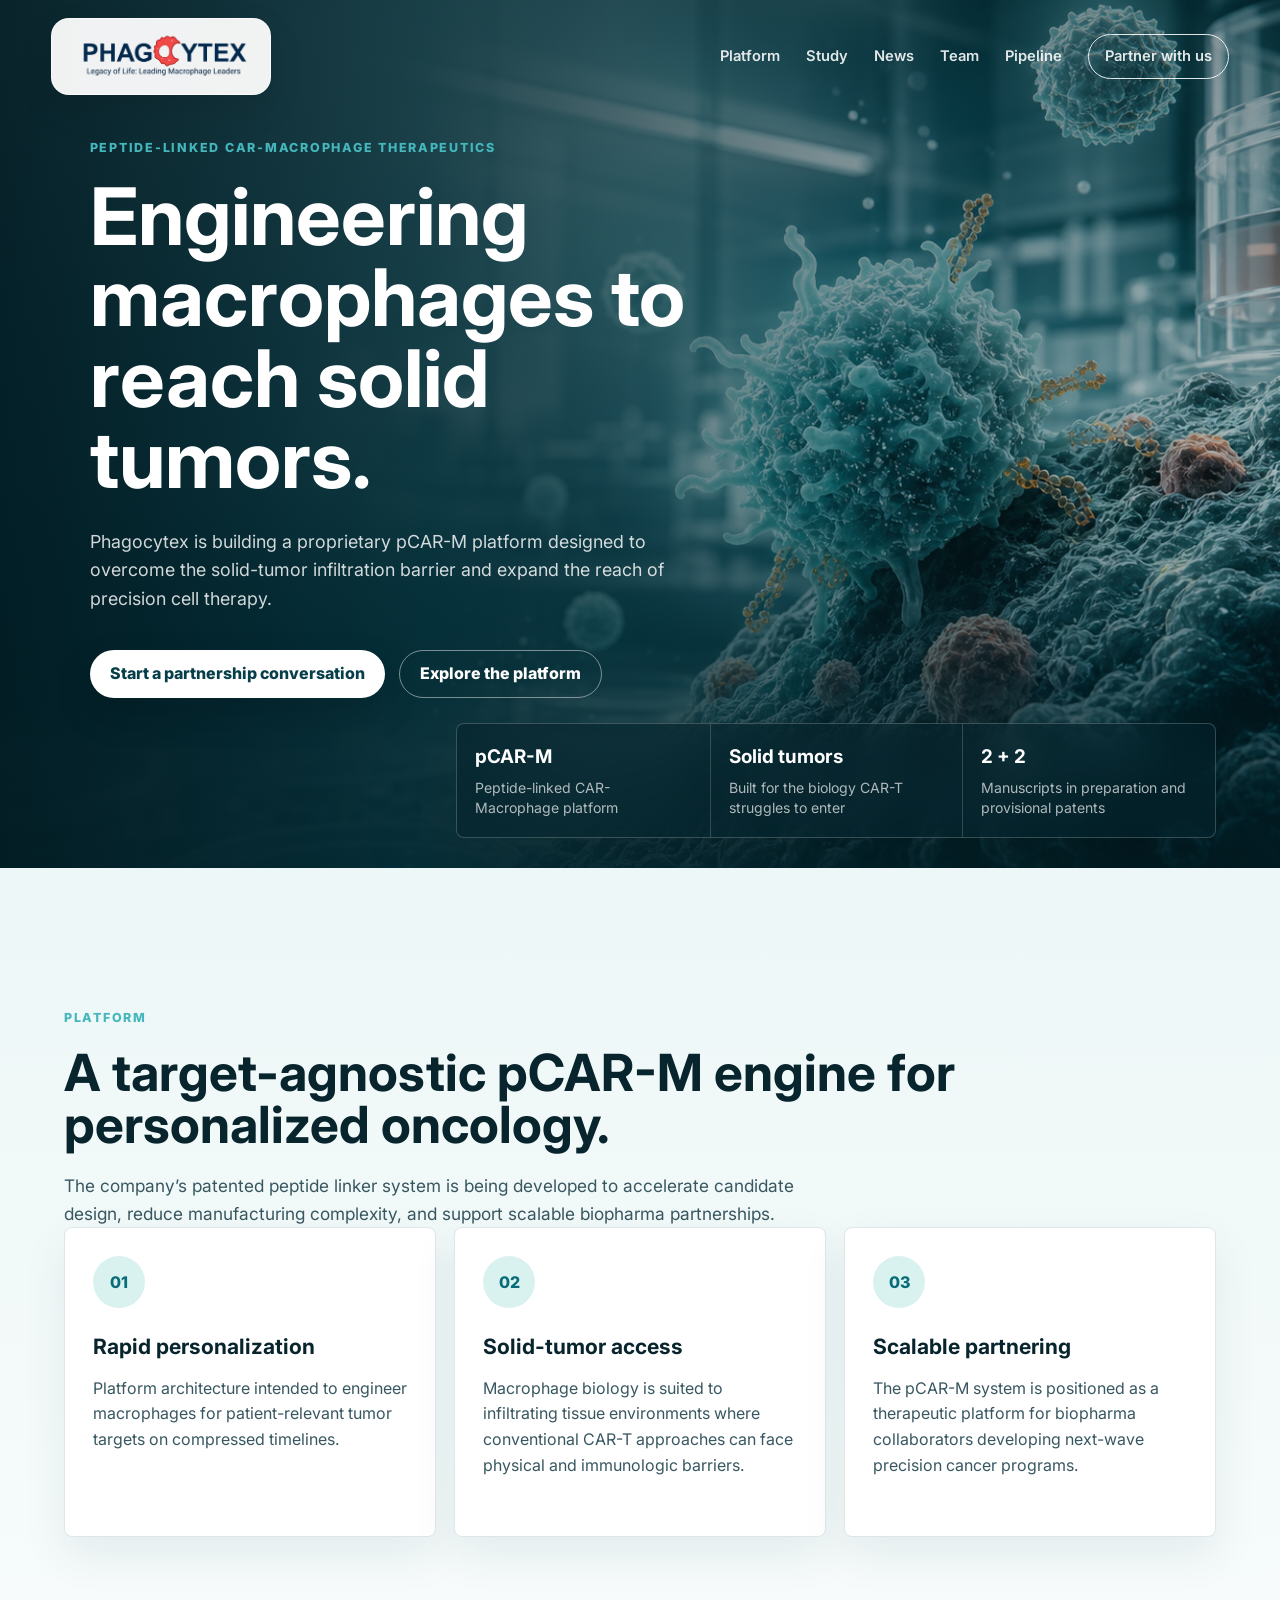
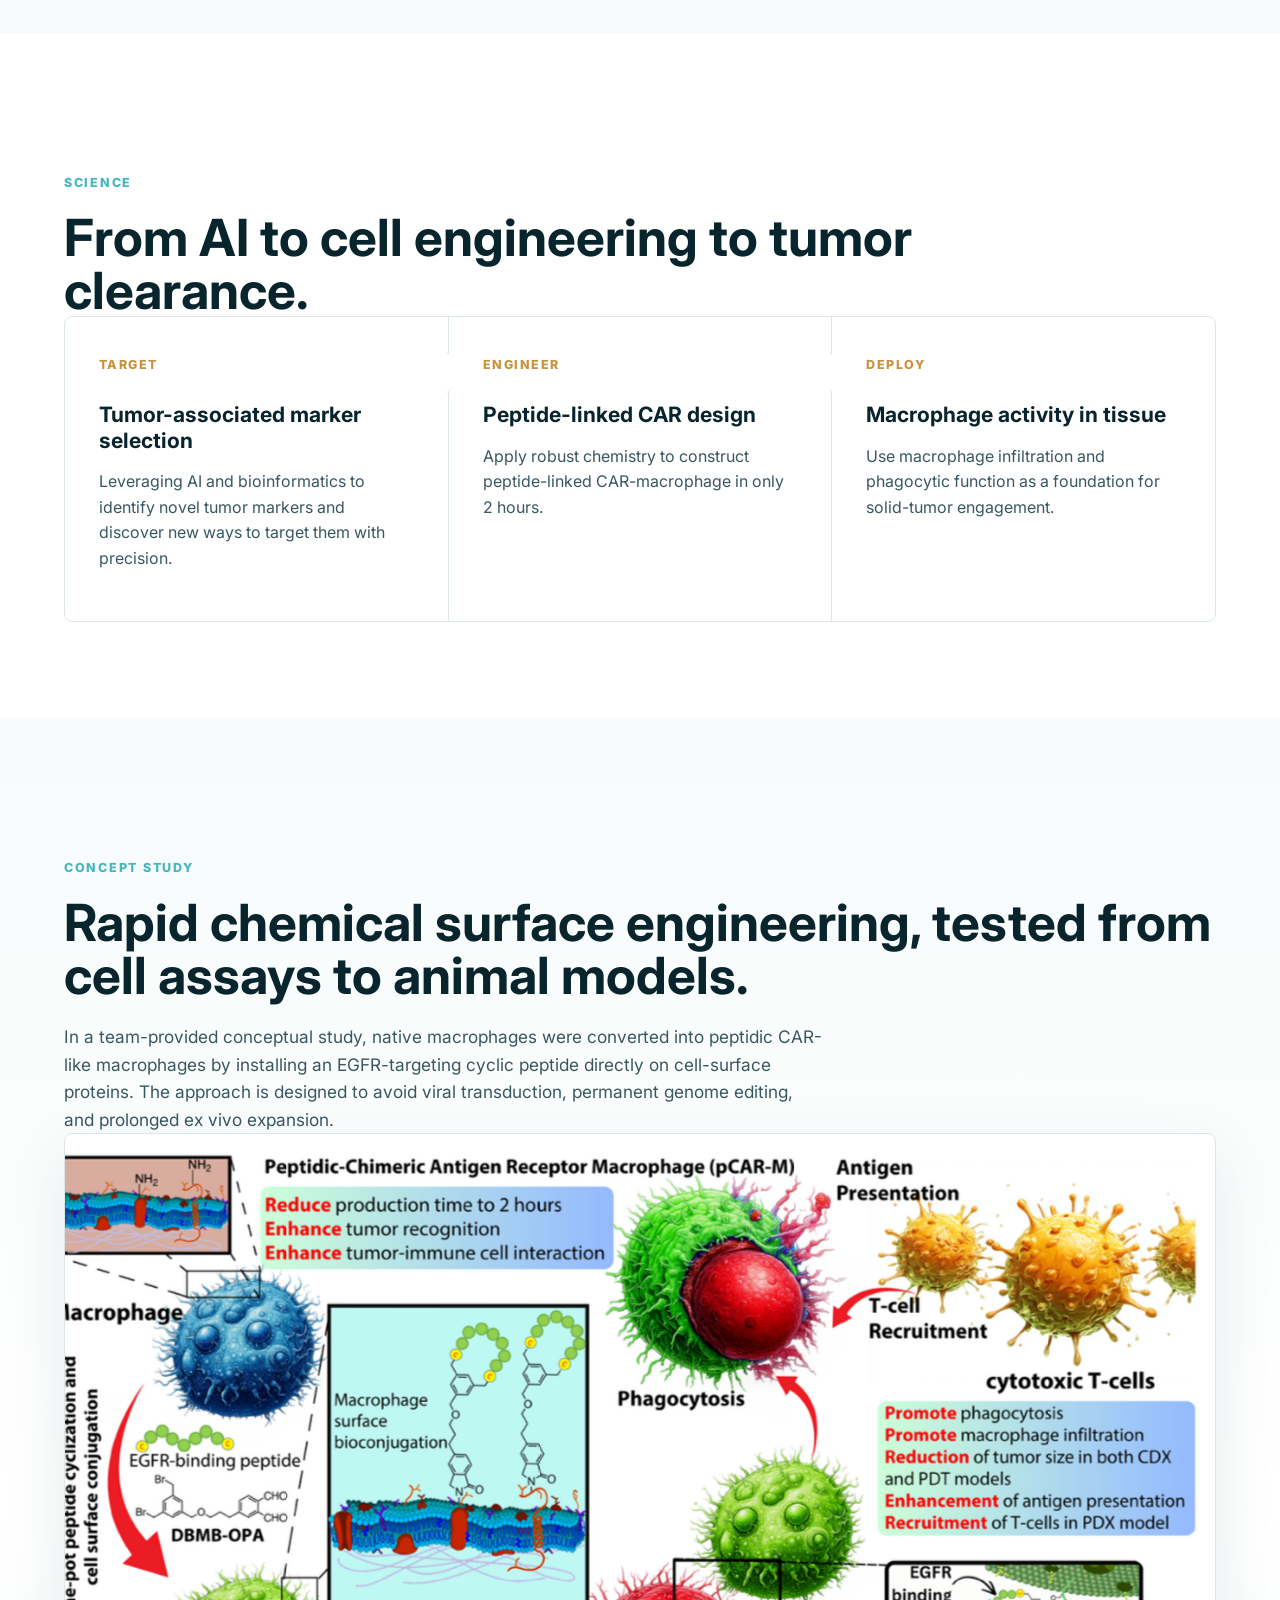
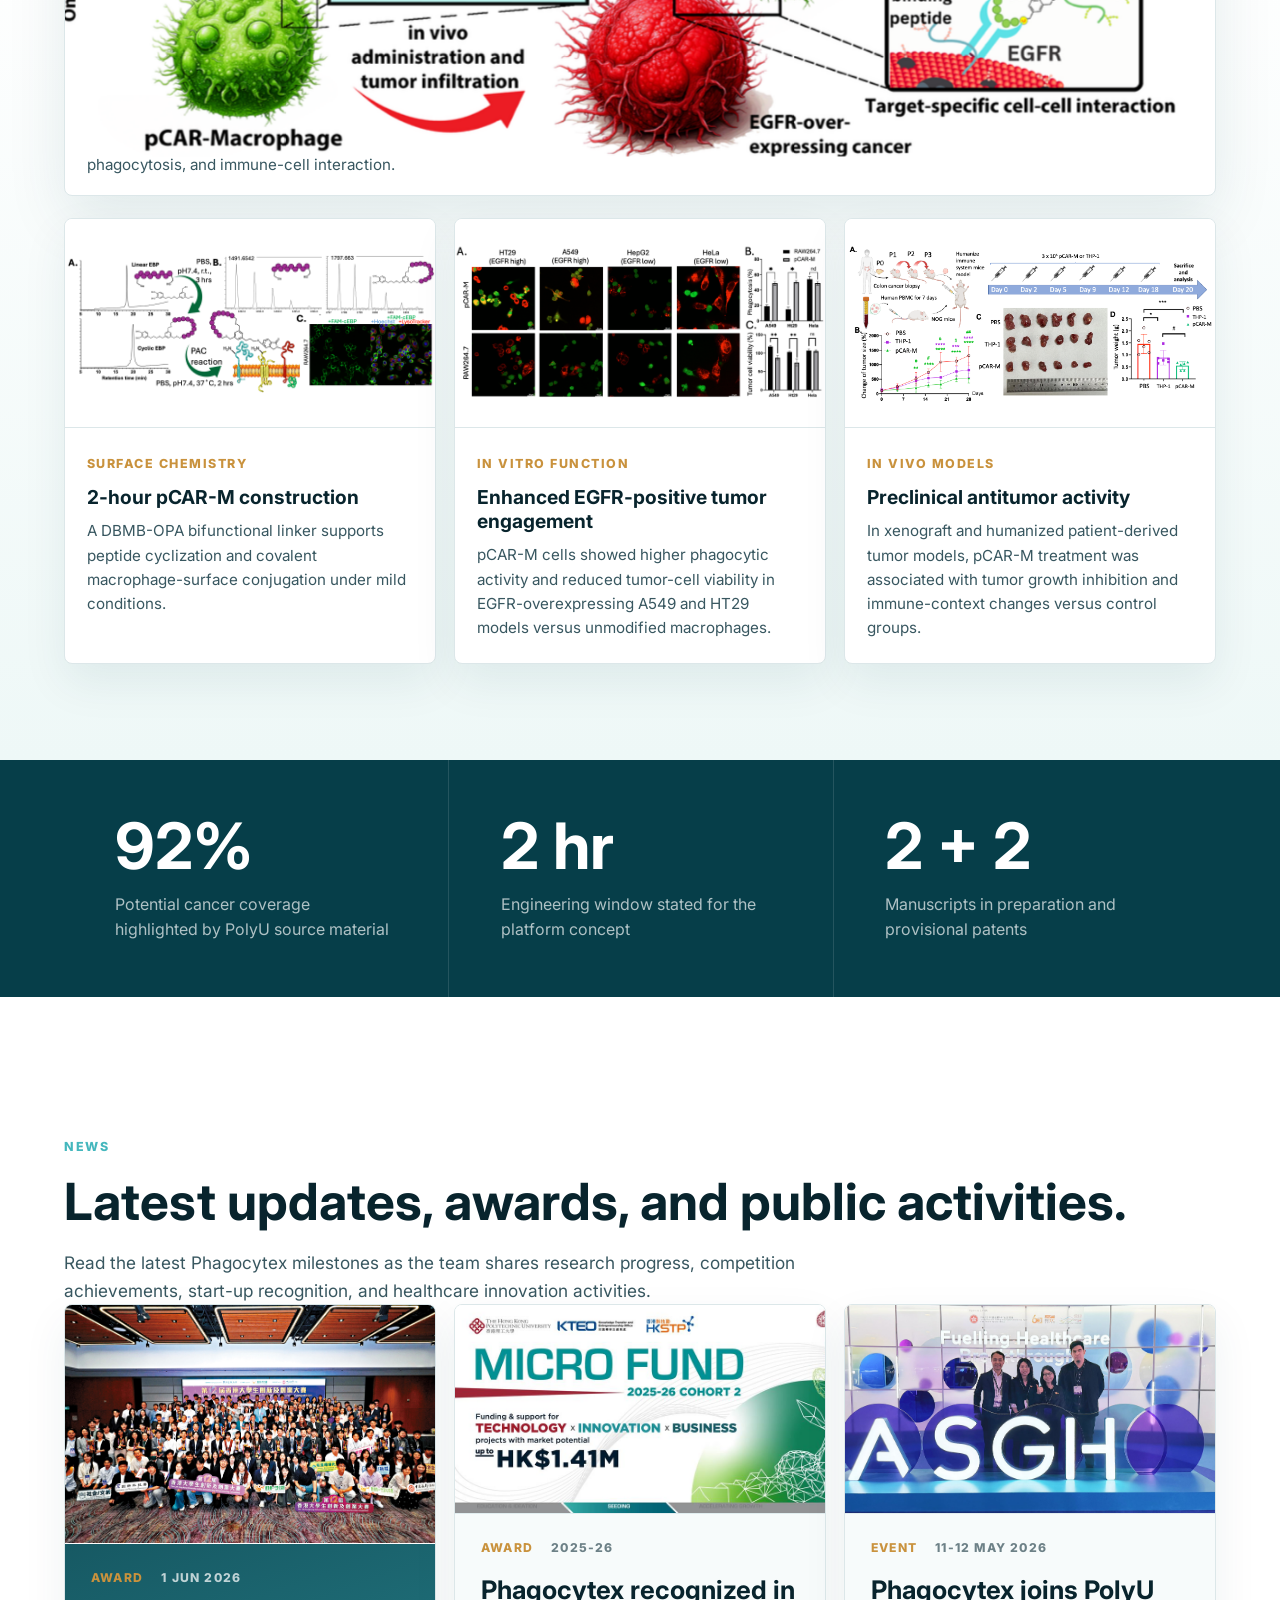
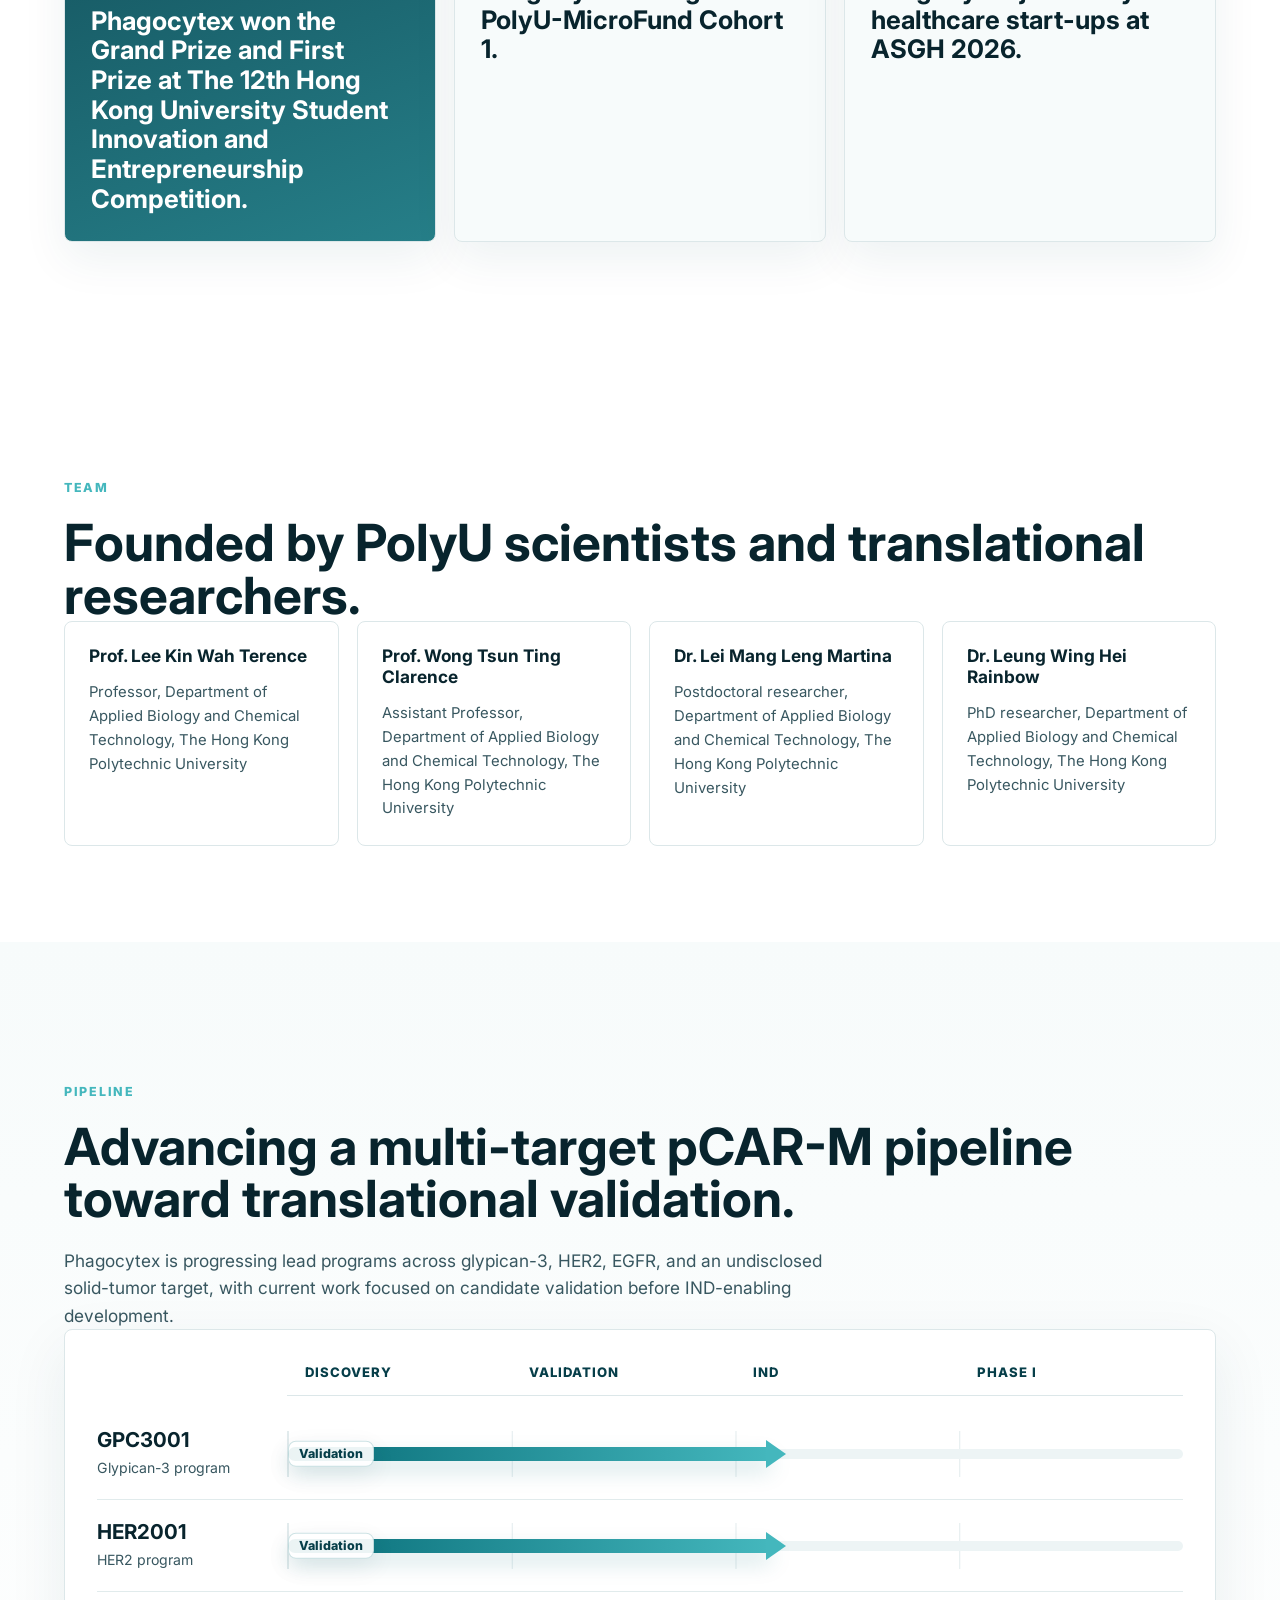
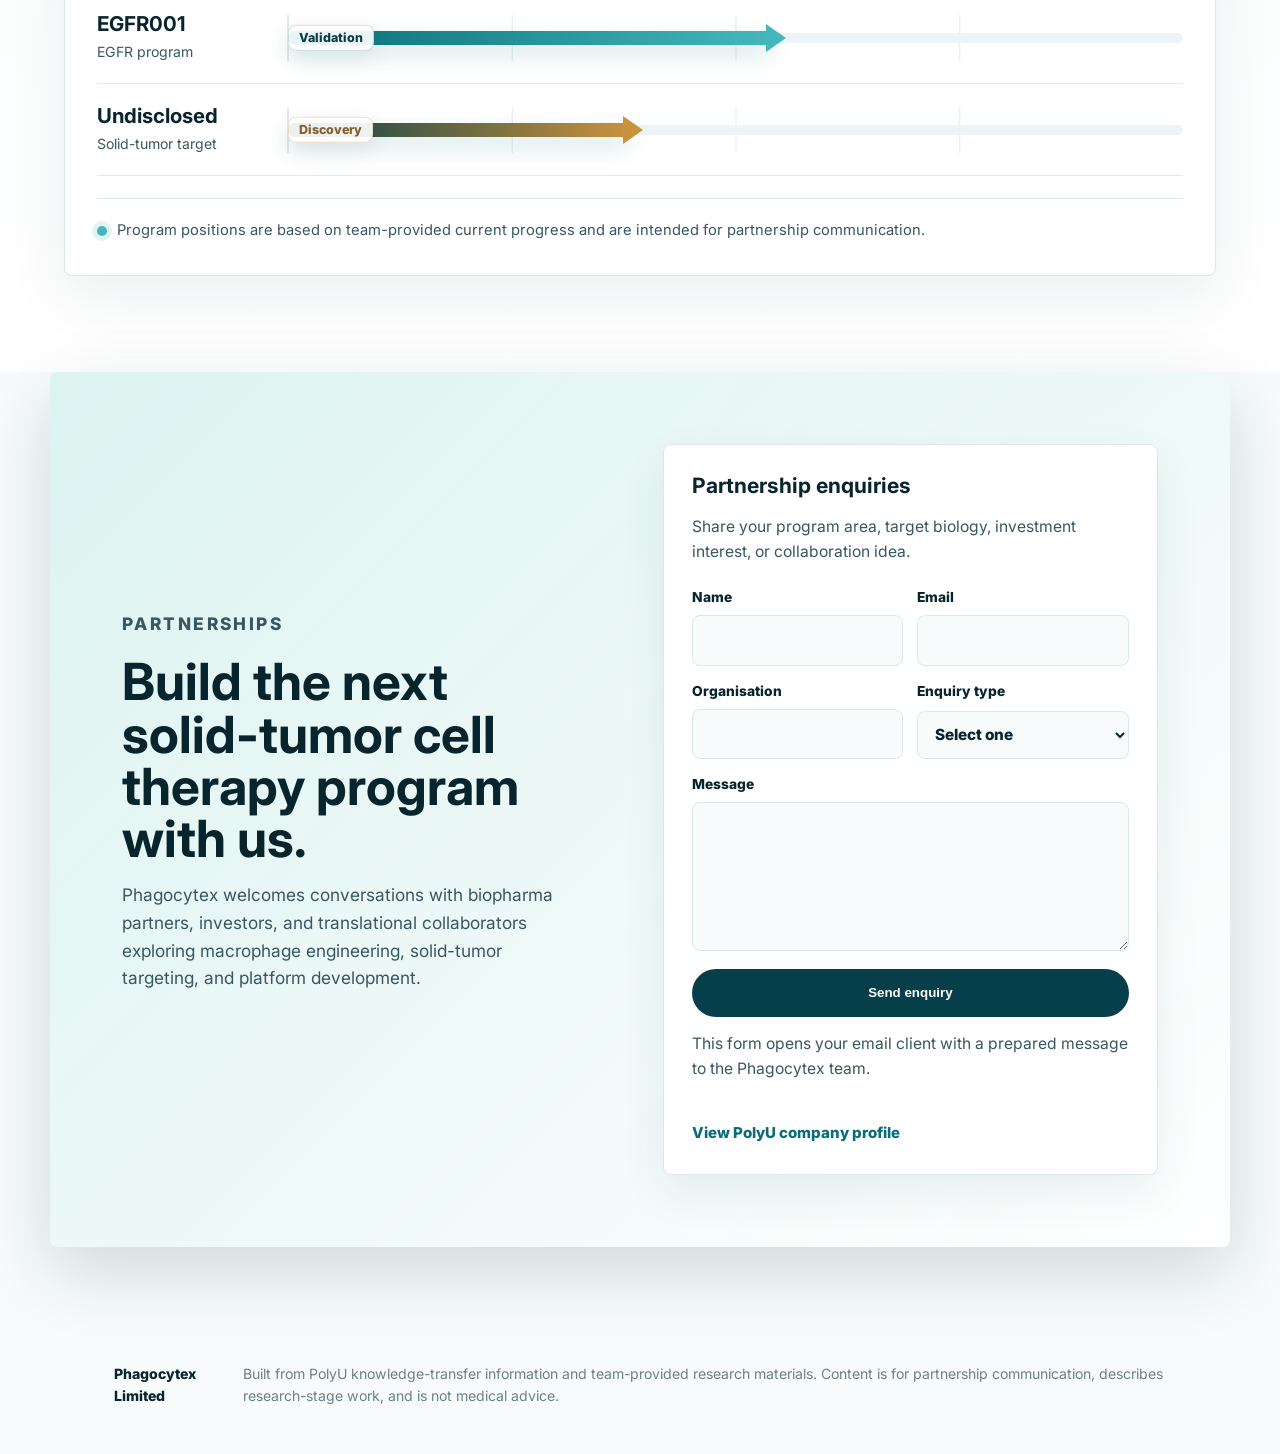
==== commit 0cbac397: "Update Phagocytex website" ====
--- a/index.html
+++ b/index.html
@@ -34,6 +34,7 @@
         <a href="#study">Study</a>
         <a href="#news">News</a>
         <a href="#team">Team</a>
+        <a href="#pipeline">Pipeline</a>
         <a class="nav-cta" href="#contact">Partner with us</a>
       </nav>
     </header>
@@ -73,19 +74,6 @@
         </aside>
       </section>
 
-      <section class="section intro" aria-label="Positioning statement">
-        <div class="section-grid">
-          <p class="section-kicker">Why Phagocytex</p>
-          <div>
-            <h2>Cell therapy designed for where the hardest tumors live.</h2>
-            <p>
-              Solid tumors remain one of the central challenges for engineered immune-cell therapies. Phagocytex focuses
-              on macrophages, immune cells naturally equipped for tissue infiltration, tumor engagement, and phagocytic
-              activity.
-            </p>
-          </div>
-        </div>
-      </section>
 
       <section class="section platform-band" id="platform">
         <div class="section-heading">
@@ -128,19 +116,19 @@
       <section class="section science" id="science">
         <div class="section-heading narrow">
           <p class="section-kicker">Science</p>
-          <h2>From immune recognition to phagocytic tumor clearance.</h2>
+          <h2>From AI to cell engineering to tumor clearance.</h2>
         </div>
 
         <div class="science-flow" aria-label="Platform process">
           <article>
             <span>Target</span>
             <h3>Tumor-associated marker selection</h3>
-            <p>Identify antigens and tumor contexts where macrophage-led cell therapy may create differentiated value.</p>
+            <p>Leveraging AI and bioinformatics to identify novel tumor markers and discover new ways to target them with precision.</p>
           </article>
           <article>
             <span>Engineer</span>
             <h3>Peptide-linked CAR design</h3>
-            <p>Apply pCAR-M linker technology to create modular macrophage constructs for therapeutic exploration.</p>
+            <p>Apply robust chemistry to construct peptide-linked CAR-macrophage in only 2 hours.</p>
           </article>
           <article>
             <span>Deploy</span>
@@ -257,11 +245,11 @@
               <span>Award</span>
               <time datetime="2026-06-01">1 Jun 2026</time>
             </div>
-            <h3>Historic Life Science achievement For HK PolyU at Hong Kong student innovation competition.</h3>
+            <h3>Phagocytex won the Grand Prize and First Prize at The 12th Hong Kong University Student Innovation and Entrepreneurship Competition.</h3>
           </a>
 
           <a class="news-card" href="news/polyu-microfund.html">
-            <img class="news-photo logo-photo" src="assets/phagocytex-logo-transparent.png" alt="Phagocytex company logo" />
+            <img class="news-photo" src="assets/microfund.jpg" alt="Phagocytex recognized in PolyU MicroFund Cohort 1" style="object-position: left;" />
             <div class="news-meta">
               <span>Award</span>
               <time datetime="2025">2025-26</time>
@@ -272,8 +260,8 @@
           <a class="news-card" href="news/asgh-2026.html">
             <img
               class="news-photo"
-              src="assets/hero-biotech.png"
-              alt="Healthcare innovation event visual for Phagocytex ASGH participation"
+              src="assets/AGH4.jpeg"
+              alt="Phagocytex team at ASGH 2026"
             />
             <div class="news-meta">
               <span>Event</span>
@@ -282,18 +270,6 @@
             <h3>Phagocytex joins PolyU healthcare start-ups at ASGH 2026.</h3>
           </a>
 
-          <a class="news-card" href="news/ip-translation.html">
-            <img
-              class="news-photo"
-              src="assets/study/image2.png"
-              alt="pCAR-M chemistry figure showing peptide cyclization and cell-surface conjugation"
-            />
-            <div class="news-meta">
-              <span>Translation</span>
-              <time datetime="2025">2025</time>
-            </div>
-            <h3>Manuscripts and provisional patents advance pCAR-M translation.</h3>
-          </a>
         </div>
       </section>
 
@@ -306,20 +282,114 @@
         <div class="team-grid">
           <article>
             <h3>Prof. Lee Kin Wah Terence</h3>
-            <p>Professor, Department of Applied Biology and Chemical Technology, PolyU</p>
+            <p>Professor, Department of Applied Biology and Chemical Technology, The Hong Kong Polytechnic University</p>
           </article>
           <article>
             <h3>Prof. Wong Tsun Ting Clarence</h3>
-            <p>Assistant Professor, Department of Applied Biology and Chemical Technology, PolyU</p>
+            <p>Assistant Professor, Department of Applied Biology and Chemical Technology, The Hong Kong Polytechnic University</p>
           </article>
           <article>
             <h3>Dr. Lei Mang Leng Martina</h3>
-            <p>Postdoctoral researcher, Department of Applied Biology and Chemical Technology, PolyU</p>
-          </article>
-          <article>
-            <h3>Ms. Leung Wing Hei Rainbow</h3>
-            <p>PhD researcher, Department of Applied Biology and Chemical Technology, PolyU</p>
-          </article>
+            <p>Postdoctoral researcher, Department of Applied Biology and Chemical Technology, The Hong Kong Polytechnic University</p>
+          </article>
+          <article>
+            <h3>Dr. Leung Wing Hei Rainbow</h3>
+            <p>PhD researcher, Department of Applied Biology and Chemical Technology, The Hong Kong Polytechnic University</p>
+          </article>
+        </div>
+      </section>
+
+      <section class="section pipeline" id="pipeline">
+        <div class="section-heading">
+          <p class="section-kicker">Pipeline</p>
+          <h2>Advancing a multi-target pCAR-M pipeline toward translational validation.</h2>
+          <p>
+            Phagocytex is progressing lead programs across glypican-3, HER2, EGFR, and an undisclosed solid-tumor
+            target, with current work focused on candidate validation before IND-enabling development.
+          </p>
+        </div>
+
+        <div class="pipeline-board" aria-label="Phagocytex pipeline progress">
+          <div class="pipeline-axis" aria-hidden="true">
+            <span></span>
+            <span>Discovery</span>
+            <span>Validation</span>
+            <span>IND</span>
+            <span>Phase I</span>
+          </div>
+
+          <div class="pipeline-row">
+            <div class="pipeline-program">
+              <strong>GPC3001</strong>
+              <span>Glypican-3 program</span>
+            </div>
+            <div class="pipeline-track">
+              <span class="pipeline-progress" style="--progress: 54%"></span>
+              <span class="pipeline-stage">Validation</span>
+              <div class="pipeline-mobile-axis" aria-hidden="true">
+                <span>Discovery</span>
+                <span>Validation</span>
+                <span>IND</span>
+                <span>Phase I</span>
+              </div>
+            </div>
+          </div>
+
+          <div class="pipeline-row">
+            <div class="pipeline-program">
+              <strong>HER2001</strong>
+              <span>HER2 program</span>
+            </div>
+            <div class="pipeline-track">
+              <span class="pipeline-progress" style="--progress: 54%"></span>
+              <span class="pipeline-stage">Validation</span>
+              <div class="pipeline-mobile-axis" aria-hidden="true">
+                <span>Discovery</span>
+                <span>Validation</span>
+                <span>IND</span>
+                <span>Phase I</span>
+              </div>
+            </div>
+          </div>
+
+          <div class="pipeline-row">
+            <div class="pipeline-program">
+              <strong>EGFR001</strong>
+              <span>EGFR program</span>
+            </div>
+            <div class="pipeline-track">
+              <span class="pipeline-progress" style="--progress: 54%"></span>
+              <span class="pipeline-stage">Validation</span>
+              <div class="pipeline-mobile-axis" aria-hidden="true">
+                <span>Discovery</span>
+                <span>Validation</span>
+                <span>IND</span>
+                <span>Phase I</span>
+              </div>
+            </div>
+          </div>
+
+          <div class="pipeline-row">
+            <div class="pipeline-program">
+              <strong>Undisclosed</strong>
+              <span>Solid-tumor target</span>
+            </div>
+            <div class="pipeline-track">
+              <span class="pipeline-progress pipeline-progress-soft" style="--progress: 38%"></span>
+              <span class="pipeline-stage pipeline-stage-soft">Discovery</span>
+              <div class="pipeline-mobile-axis" aria-hidden="true">
+                <span>Discovery</span>
+                <span>Validation</span>
+                <span>IND</span>
+                <span>Phase I</span>
+              </div>
+            </div>
+          </div>
+
+          <div class="pipeline-legend" aria-label="Pipeline status note">
+            <span class="legend-dot"></span>
+            <p>Program positions are based on team-provided current progress and are intended for partnership communication.</p>
+          </div>
         </div>
       </section>
 
--- a/styles.css
+++ b/styles.css
@@ -248,11 +248,11 @@
 
 .reveal {
   opacity: 0;
-  transform: translateY(32px) scale(0.985);
+  transform: translateY(36px) scale(0.985);
   transition:
-    opacity 720ms ease,
-    transform 720ms cubic-bezier(0.2, 0.72, 0.18, 1);
-  transition-delay: calc(var(--reveal-index, 0) * 70ms);
+    opacity 750ms ease,
+    transform 750ms cubic-bezier(0.16, 1, 0.3, 1);
+  transition-delay: calc(var(--reveal-index, 0) * 80ms);
 }
 
 .reveal.is-visible {
@@ -260,29 +260,62 @@
   transform: translateY(0) scale(1);
 }
 
+/* Directional variants */
+.reveal--left {
+  transform: translateX(-48px) scale(0.97);
+}
+.reveal--right {
+  transform: translateX(48px) scale(0.97);
+}
+.reveal--left.is-visible,
+.reveal--right.is-visible {
+  transform: translateX(0) scale(1);
+}
+
 .section-heading.reveal {
-  transform: translateY(38px);
+  transform: translateY(44px);
 }
 
 .study-hero-figure.reveal,
 .news-card.reveal,
 .study-card.reveal,
-.feature-card.reveal {
-  transform: translateY(42px) scale(0.97);
+.feature-card.reveal,
+.pipeline-board.reveal {
+  transform: translateY(48px) scale(0.96);
 }
 
 .study-hero-figure.reveal.is-visible,
 .news-card.reveal.is-visible,
 .study-card.reveal.is-visible,
-.feature-card.reveal.is-visible {
+.feature-card.reveal.is-visible,
+.pipeline-board.reveal.is-visible {
   transform: translateY(0) scale(1);
 }
 
+/* Feature cards: left → up → right */
+.feature-card.reveal:nth-child(1) { transform: translateX(-48px) scale(0.97); }
+.feature-card.reveal:nth-child(3) { transform: translateX(48px) scale(0.97); }
+.feature-card.reveal:nth-child(1).is-visible,
+.feature-card.reveal:nth-child(3).is-visible { transform: translateX(0) scale(1); }
+
+/* Science flow articles: left → up → right */
+.science-flow article.reveal:nth-child(1) { transform: translateX(-52px); }
+.science-flow article.reveal:nth-child(3) { transform: translateX(52px); }
+.science-flow article.reveal:nth-child(1).is-visible,
+.science-flow article.reveal:nth-child(3).is-visible { transform: translateX(0); }
+
+/* Team grid: alternate left/right */
+.team-grid article.reveal:nth-child(odd)  { transform: translateX(-40px); }
+.team-grid article.reveal:nth-child(even) { transform: translateX(40px); }
+.team-grid article.reveal:nth-child(odd).is-visible,
+.team-grid article.reveal:nth-child(even).is-visible { transform: translateX(0); }
+
+/* Image zoom-in on cards */
 .news-card.reveal .news-photo,
 .study-card.reveal img,
 .study-hero-figure.reveal img {
-  transform: scale(1.04);
-  transition: transform 900ms ease;
+  transform: scale(1.06);
+  transition: transform 950ms cubic-bezier(0.16, 1, 0.3, 1);
 }
 
 .news-card.reveal.is-visible .news-photo,
@@ -291,13 +324,39 @@
   transform: scale(1);
 }
 
+/* Metric counter pop */
 .metric.reveal strong {
-  transform: translateY(10px);
-  transition: transform 720ms ease;
+  transform: translateY(12px);
+  transition: transform 750ms cubic-bezier(0.16, 1, 0.3, 1);
 }
 
 .metric.reveal.is-visible strong {
   transform: translateY(0);
+}
+
+/* Parallax on study hero image */
+.study-hero-figure img {
+  will-change: transform;
+  transition: transform 0.1s linear;
+}
+
+/* Hero panel items slide in from the right */
+.hero-panel > div.reveal {
+  transform: translateX(40px);
+}
+.hero-panel > div.reveal.is-visible {
+  transform: translateX(0);
+}
+
+/* Intro section: kicker from left, text from right */
+.intro .section-grid > *:first-child.reveal {
+  transform: translateX(-36px);
+}
+.intro .section-grid > *:last-child.reveal {
+  transform: translateX(36px);
+}
+.intro .section-grid > *.reveal.is-visible {
+  transform: translateX(0);
 }
 
 .button.primary {
@@ -395,6 +454,8 @@
 .news-card p,
 .science-flow p,
 .team-grid p,
+.pipeline-program span,
+.pipeline-legend p,
 .timeline p {
   color: var(--ink-soft);
 }
@@ -679,7 +740,7 @@
 .news-grid {
   display: grid;
   width: min(var(--max), 100%);
-  grid-template-columns: 1.08fr 1fr 1fr;
+  grid-template-columns: repeat(3, 1fr);
   gap: 18px;
   margin: 0 auto;
 }
@@ -705,7 +766,7 @@
 }
 
 .news-card.featured {
-  grid-row: span 2;
+  grid-row: auto;
   background:
     linear-gradient(160deg, rgba(6, 62, 73, 0.97), rgba(8, 109, 120, 0.88)),
     radial-gradient(circle at 88% 10%, rgba(68, 183, 189, 0.35), transparent 32%);
@@ -733,8 +794,10 @@
 
 .news-meta {
   display: flex;
-  width: 100%;
+  width: auto;
   align-items: center;
+  flex-wrap: nowrap;
+  overflow: hidden;
   justify-content: space-between;
   gap: 18px;
   margin: 24px 26px 18px;
@@ -770,7 +833,7 @@
 
 .news-card.featured h3 {
   color: var(--white);
-  font-size: clamp(2rem, 3vw, 3rem);
+  font-size: clamp(1.35rem, 2vw, 1.8rem);
 }
 
 .news-card p {
@@ -797,6 +860,170 @@
 .team-grid p {
   margin-bottom: 0;
   font-size: 0.93rem;
+}
+
+.pipeline {
+  background:
+    linear-gradient(180deg, #f7fbfb 0%, #ffffff 100%);
+}
+
+.pipeline-board {
+  width: min(var(--max), 100%);
+  margin: 0 auto;
+  padding: clamp(18px, 3vw, 32px);
+  border: 1px solid var(--line);
+  border-radius: var(--radius);
+  background: var(--white);
+  box-shadow: 0 20px 60px rgba(6, 68, 78, 0.08);
+}
+
+.pipeline-axis,
+.pipeline-row {
+  display: grid;
+  grid-template-columns: 190px repeat(4, minmax(0, 1fr));
+  gap: 0;
+}
+
+.pipeline-axis {
+  margin-bottom: 12px;
+  color: var(--teal-deep);
+  font-size: 0.82rem;
+  font-weight: 800;
+  letter-spacing: 0.08em;
+  text-transform: uppercase;
+}
+
+.pipeline-axis span:not(:first-child) {
+  padding: 0 18px 12px;
+  border-bottom: 1px solid var(--line);
+}
+
+.pipeline-row {
+  min-height: 92px;
+  align-items: center;
+  border-bottom: 1px solid rgba(220, 231, 233, 0.84);
+}
+
+.pipeline-row:last-of-type {
+  border-bottom: 0;
+}
+
+.pipeline-program {
+  padding-right: 22px;
+}
+
+.pipeline-program strong {
+  display: block;
+  color: var(--ink);
+  font-size: clamp(1.05rem, 1.6vw, 1.35rem);
+  line-height: 1.18;
+}
+
+.pipeline-program span {
+  display: block;
+  margin-top: 5px;
+  font-size: 0.88rem;
+}
+
+.pipeline-track {
+  position: relative;
+  grid-column: 2 / -1;
+  min-height: 46px;
+  border-left: 1px solid rgba(220, 231, 233, 0.82);
+  background:
+    linear-gradient(90deg, rgba(220, 231, 233, 0.82) 1px, transparent 1px) 0 0 / 25% 100%;
+}
+
+.pipeline-track::before {
+  content: "";
+  position: absolute;
+  top: 50%;
+  right: 0;
+  left: 0;
+  height: 10px;
+  border-radius: 999px;
+  background: #edf4f5;
+  transform: translateY(-50%);
+}
+
+.pipeline-progress {
+  position: absolute;
+  top: 50%;
+  left: 0;
+  width: var(--progress);
+  height: 14px;
+  border-radius: 999px 0 0 999px;
+  background: linear-gradient(90deg, var(--teal), var(--cyan));
+  box-shadow: 0 10px 22px rgba(8, 109, 120, 0.18);
+  transform: translateY(-50%);
+}
+
+.pipeline-progress::after {
+  content: "";
+  position: absolute;
+  top: 50%;
+  right: -15px;
+  border-top: 14px solid transparent;
+  border-bottom: 14px solid transparent;
+  border-left: 20px solid var(--cyan);
+  transform: translateY(-50%);
+}
+
+.pipeline-progress-soft {
+  background: linear-gradient(90deg, var(--teal-deep), var(--amber));
+}
+
+.pipeline-progress-soft::after {
+  border-left-color: var(--amber);
+}
+
+.pipeline-stage {
+  position: absolute;
+  top: 50%;
+  left: min(calc(var(--progress) + 30px), calc(100% - 116px));
+  z-index: 1;
+  padding: 6px 10px;
+  border: 1px solid rgba(8, 109, 120, 0.2);
+  border-radius: var(--radius);
+  background: rgba(255, 255, 255, 0.92);
+  color: var(--teal-deep);
+  font-size: 0.78rem;
+  font-weight: 800;
+  line-height: 1;
+  box-shadow: 0 8px 24px rgba(6, 68, 78, 0.08);
+  transform: translateY(-50%);
+}
+
+.pipeline-stage-soft {
+  border-color: rgba(201, 146, 61, 0.28);
+  color: #835f29;
+}
+
+.pipeline-mobile-axis {
+  display: none;
+}
+
+.pipeline-legend {
+  display: flex;
+  align-items: center;
+  gap: 10px;
+  margin-top: 22px;
+  padding-top: 20px;
+  border-top: 1px solid var(--line);
+}
+
+.legend-dot {
+  width: 10px;
+  height: 10px;
+  flex: 0 0 auto;
+  border-radius: 50%;
+  background: var(--cyan);
+  box-shadow: 0 0 0 5px rgba(68, 183, 189, 0.16);
+}
+
+.pipeline-legend p {
+  margin: 0;
+  font-size: 0.92rem;
 }
 
 .contact {
@@ -975,6 +1202,67 @@
   box-shadow: var(--shadow);
 }
 
+/* Slideshow */
+.slideshow {
+  position: relative;
+  width: 100%;
+  margin: 34px 0;
+  border-radius: var(--radius);
+  overflow: hidden;
+  box-shadow: var(--shadow);
+  background: #000;
+}
+.slideshow-track {
+  display: flex;
+  transition: transform 0.5s cubic-bezier(.4,0,.2,1);
+}
+.slideshow-track img {
+  min-width: 100%;
+  width: 100%;
+  max-height: 560px;
+  object-fit: cover;
+  display: block;
+}
+.slideshow-btn {
+  position: absolute;
+  top: 50%;
+  transform: translateY(-50%);
+  background: rgba(0,0,0,0.45);
+  color: #fff;
+  border: none;
+  border-radius: 50%;
+  width: 44px;
+  height: 44px;
+  font-size: 1.6rem;
+  line-height: 1;
+  cursor: pointer;
+  display: flex;
+  align-items: center;
+  justify-content: center;
+  transition: background 0.2s;
+  z-index: 2;
+}
+.slideshow-btn:hover { background: rgba(0,0,0,0.7); }
+.slideshow-btn.prev { left: 12px; }
+.slideshow-btn.next { right: 12px; }
+.slideshow-dots {
+  position: absolute;
+  bottom: 12px;
+  left: 50%;
+  transform: translateX(-50%);
+  display: flex;
+  gap: 8px;
+}
+.slideshow-dots .dot {
+  width: 10px;
+  height: 10px;
+  border-radius: 50%;
+  background: rgba(255,255,255,0.5);
+  cursor: pointer;
+  transition: background 0.2s;
+}
+.slideshow-dots .dot.active { background: #fff; }
+
 .detail-hero-image.logo-detail {
   max-height: 320px;
   padding: clamp(36px, 8vw, 80px);
@@ -1104,6 +1392,21 @@
     grid-template-columns: 1fr;
   }
 
+  .pipeline-axis,
+  .pipeline-row {
+    grid-template-columns: 160px repeat(4, minmax(120px, 1fr));
+  }
+
+  .pipeline-board {
+    overflow-x: auto;
+  }
+
+  .pipeline-axis,
+  .pipeline-row,
+  .pipeline-legend {
+    min-width: 760px;
+  }
+
   .news-card.featured {
     grid-row: auto;
   }
@@ -1205,6 +1508,71 @@
     padding: 22px;
   }
 
+  .pipeline-board {
+    padding: 18px;
+  }
+
+  .pipeline-axis {
+    display: none;
+  }
+
+  .pipeline-axis,
+  .pipeline-row,
+  .pipeline-legend {
+    min-width: 0;
+  }
+
+  .pipeline-row {
+    display: block;
+    min-height: auto;
+    padding: 18px 0;
+  }
+
+  .pipeline-program {
+    padding-right: 0;
+    margin-bottom: 16px;
+  }
+
+  .pipeline-track {
+    min-height: 58px;
+    grid-column: auto;
+    border-left: 0;
+    background:
+      linear-gradient(90deg, rgba(220, 231, 233, 0.82) 1px, transparent 1px) 0 0 / 33.333% 100%;
+  }
+
+  .pipeline-mobile-axis {
+    position: absolute;
+    right: 0;
+    bottom: 0;
+    left: 0;
+    display: grid;
+    grid-template-columns: repeat(4, 1fr);
+    color: var(--muted);
+    font-size: 0.68rem;
+    font-weight: 700;
+    line-height: 1.1;
+  }
+
+  .pipeline-mobile-axis span {
+    min-width: 0;
+  }
+
+  .pipeline-mobile-axis span:nth-child(n + 3) {
+    text-align: center;
+  }
+
+  .pipeline-mobile-axis span:last-child {
+    text-align: right;
+  }
+
+  .pipeline-stage {
+    top: 13px;
+    left: auto;
+    right: 0;
+    transform: none;
+  }
+
   .study-hero-figure figcaption,
   .study-card div {
     padding: 18px;
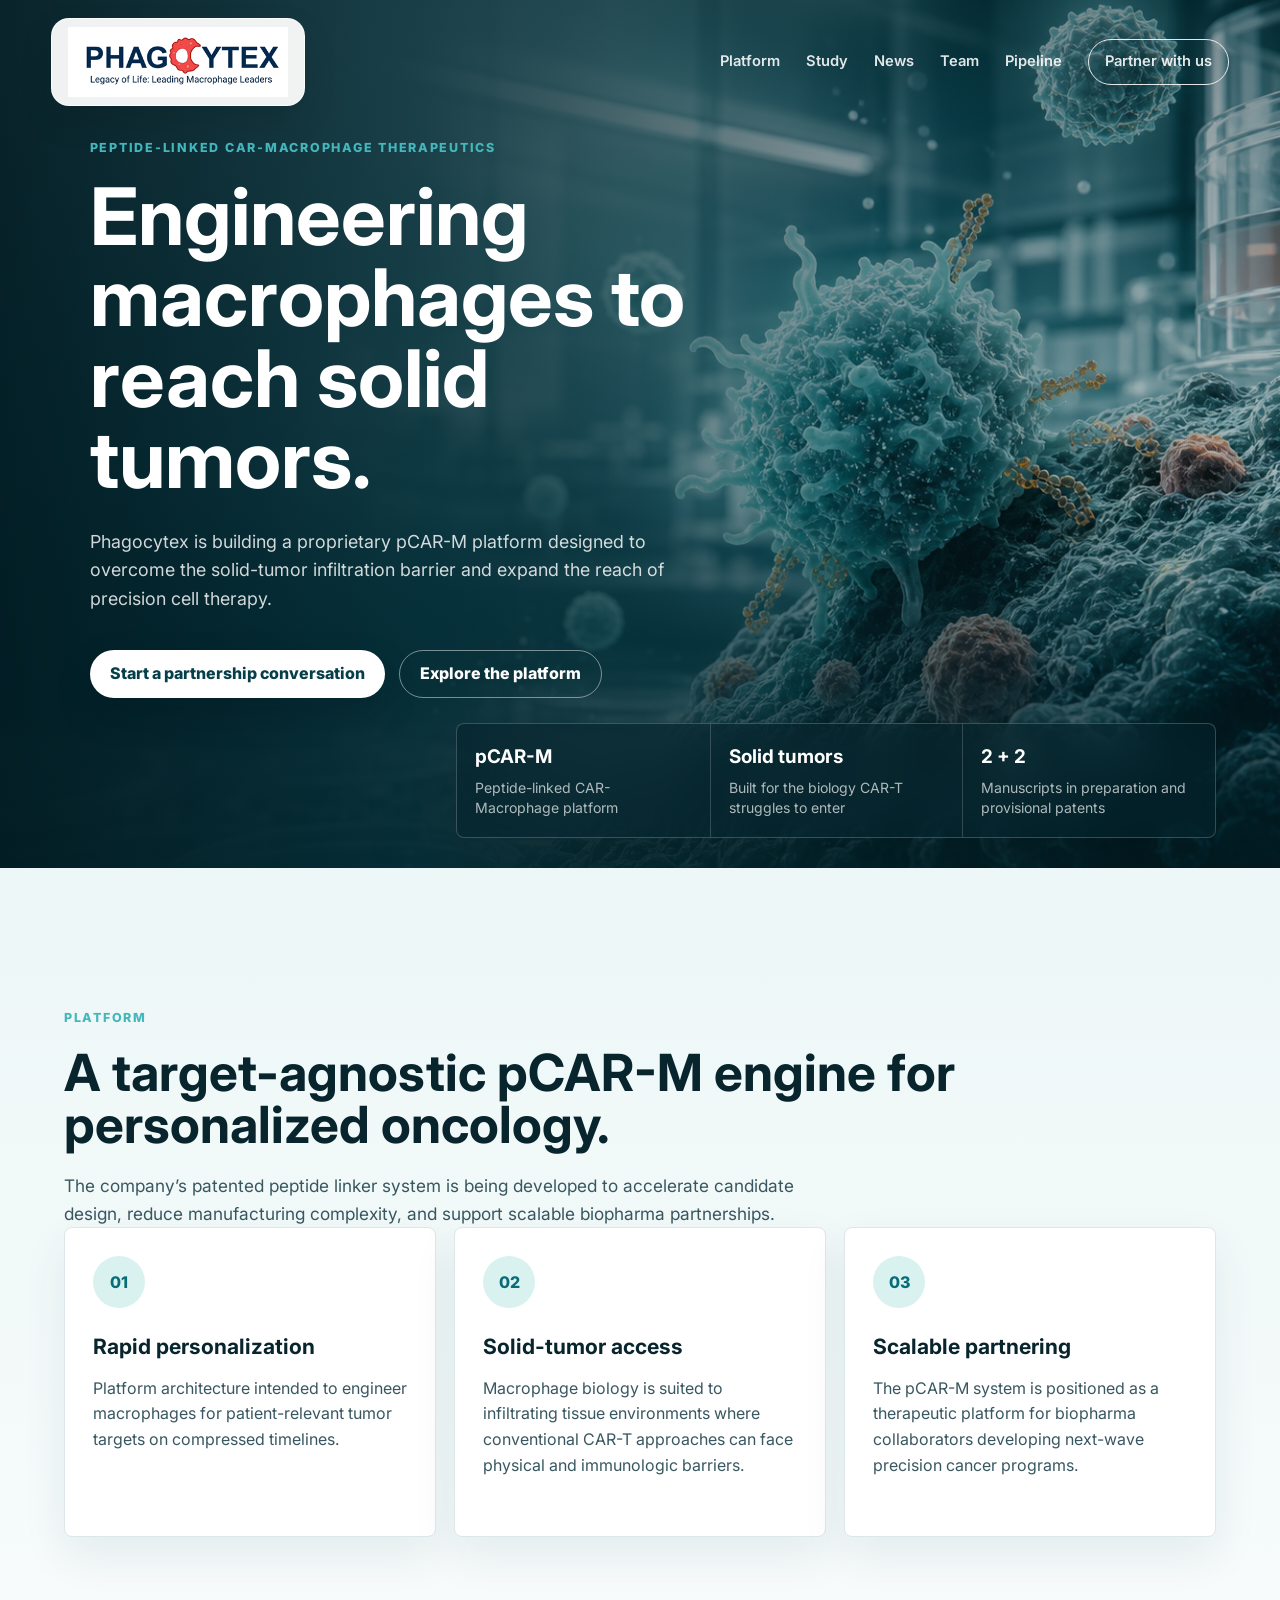
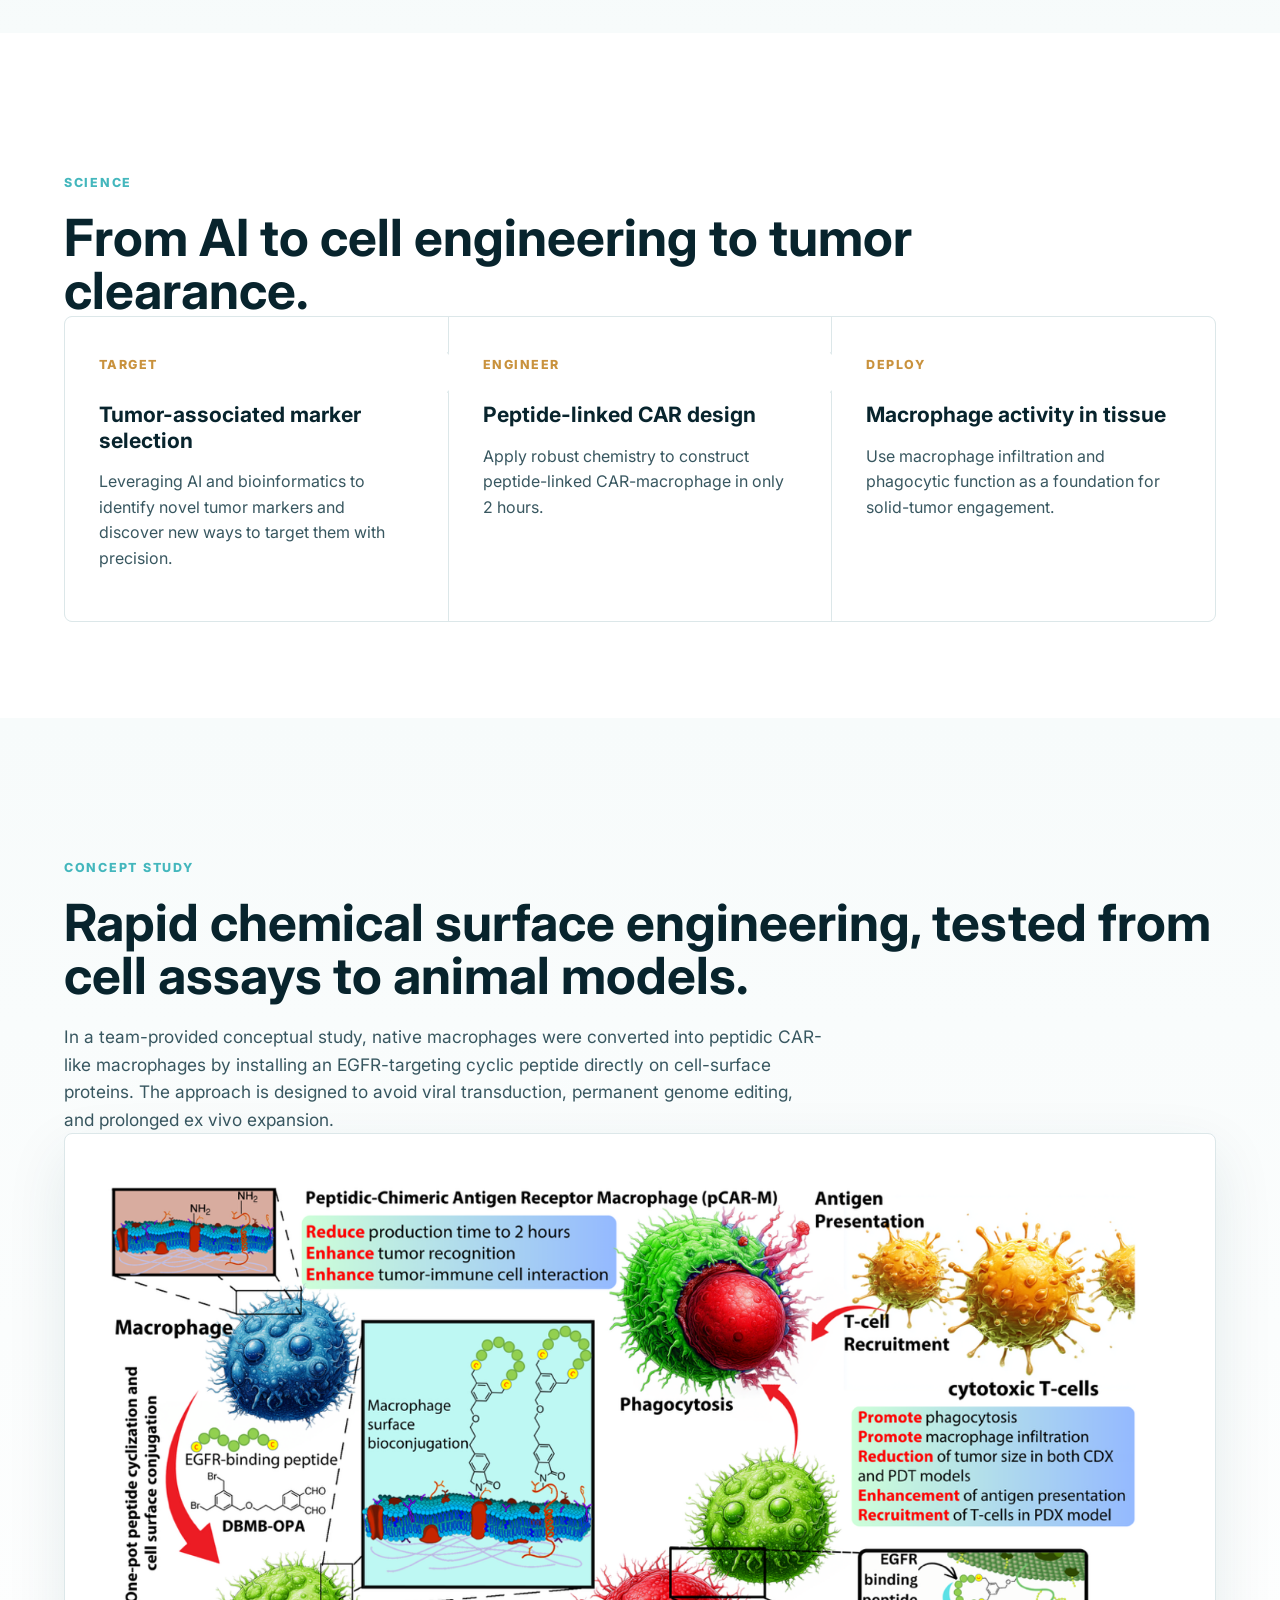
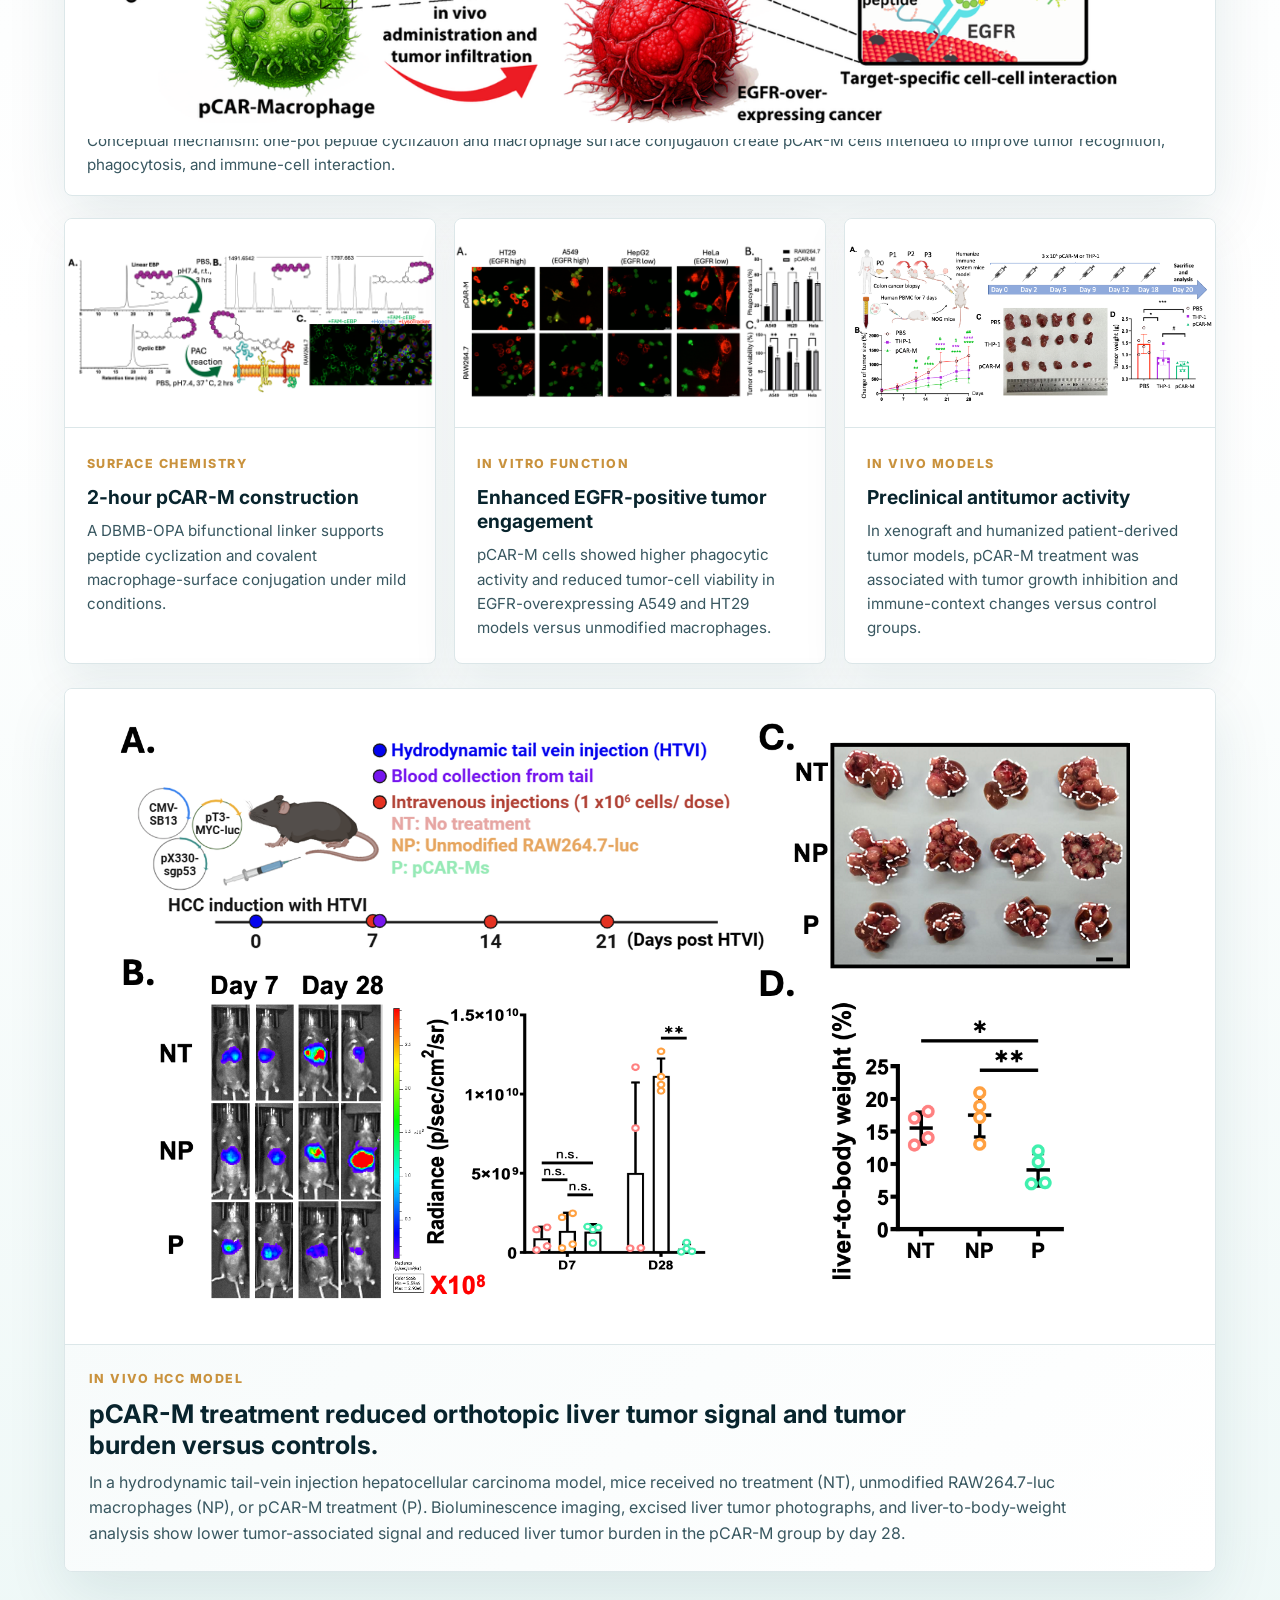
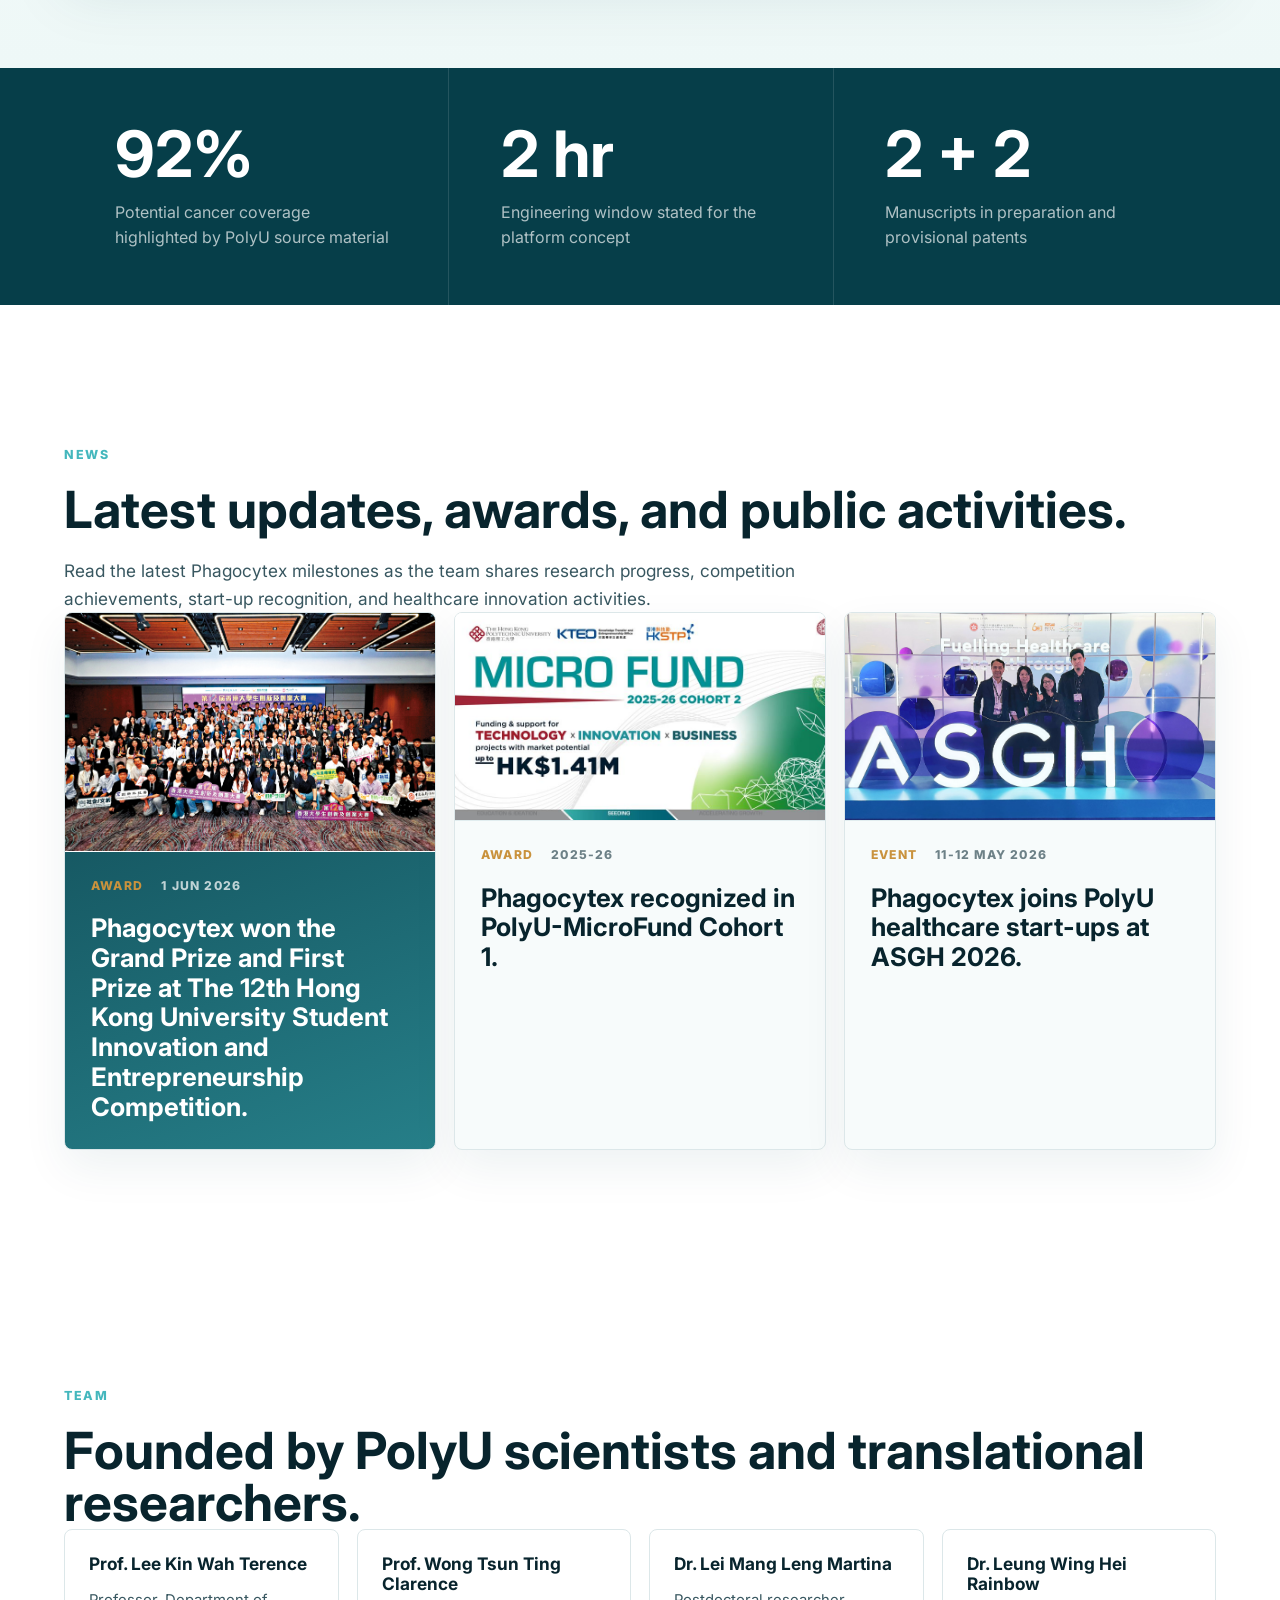
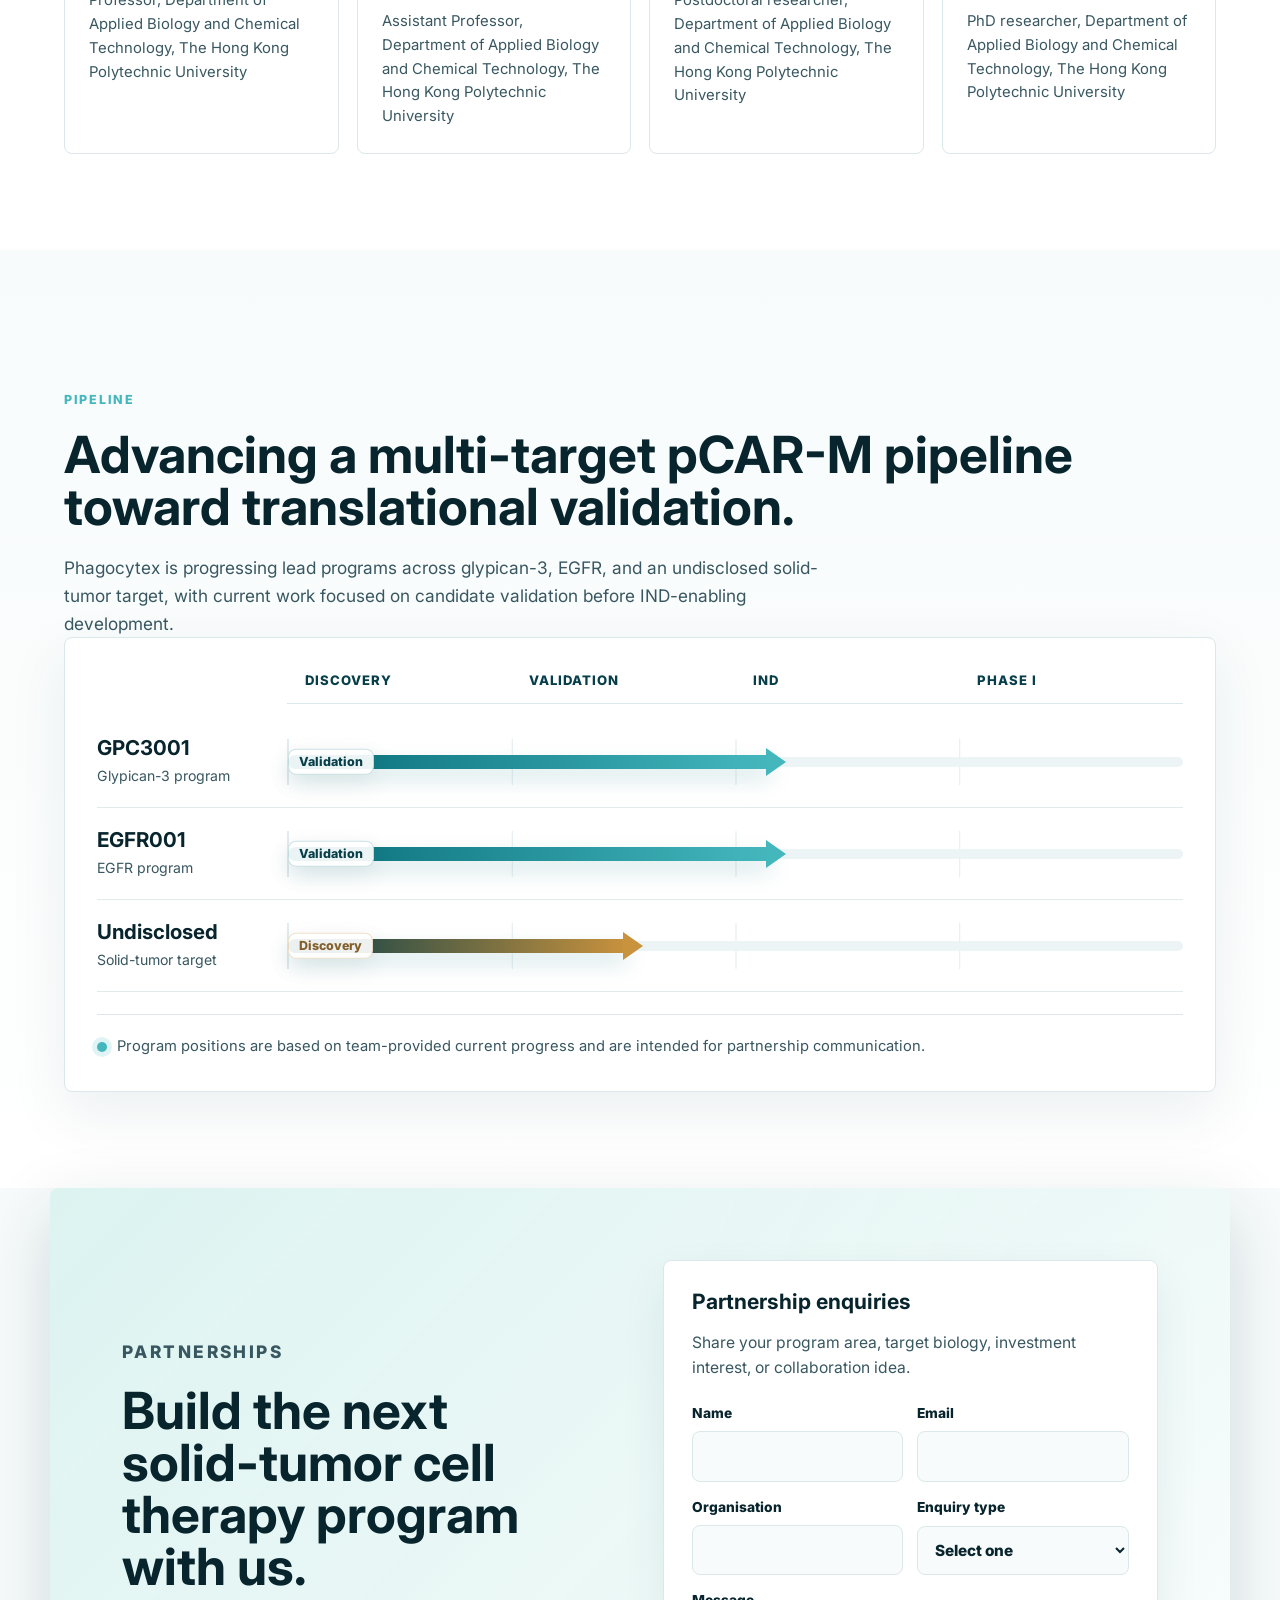
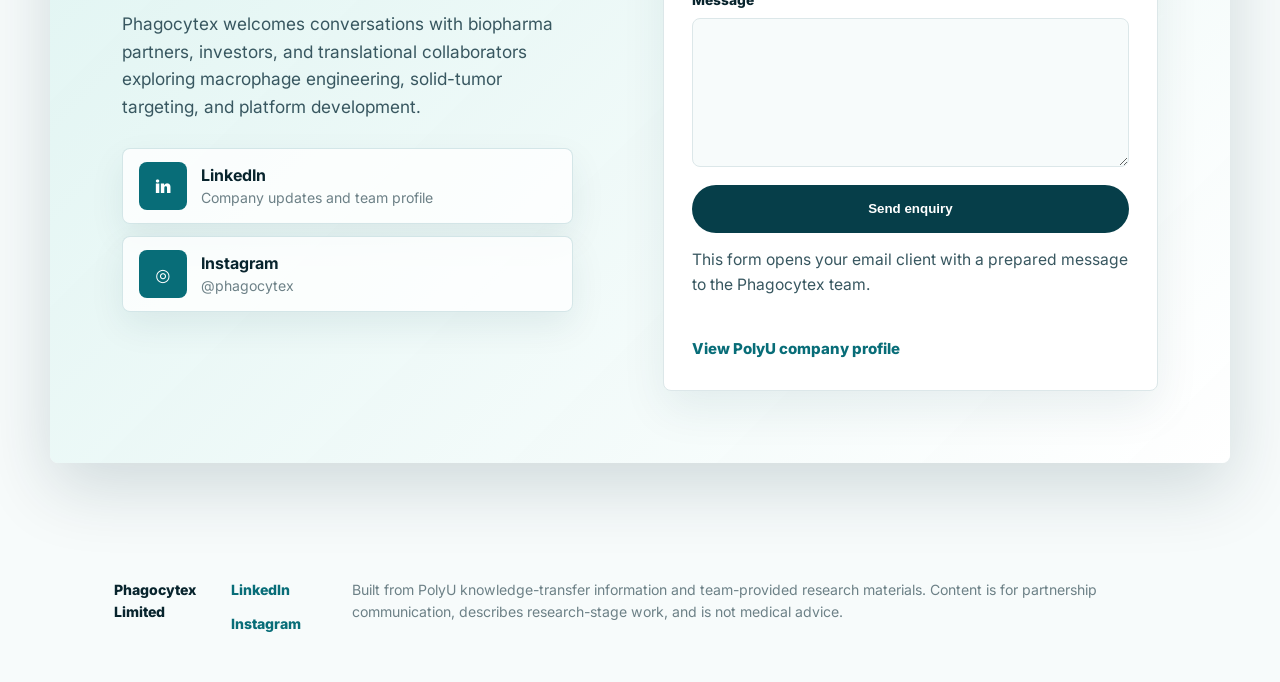
==== commit 5a0a1a9a: "Update Phagocytex site images" ====
--- a/index.html
+++ b/index.html
@@ -14,13 +14,13 @@
       href="https://fonts.googleapis.com/css2?family=Inter:wght@400;500;600;700;800&display=swap"
       rel="stylesheet"
     />
-    <link rel="stylesheet" href="styles.css" />
+    <link rel="stylesheet" href="styles.css?v=study-image-fix-20260609" />
   </head>
   <body>
     <div class="scroll-progress" data-scroll-progress aria-hidden="true"></div>
     <header class="site-header" data-header>
       <a class="brand" href="#top" aria-label="Phagocytex home">
-        <img src="assets/phagocytex-logo-transparent.png" alt="Phagocytex" />
+        <img src="assets/phagocytex-logo.png" alt="Phagocytex" />
       </a>
 
       <button class="nav-toggle" type="button" data-nav-toggle aria-expanded="false" aria-label="Open navigation">
@@ -152,6 +152,8 @@
         <figure class="study-hero-figure">
           <img
             src="assets/study/image1.png"
+            width="1409"
+            height="705"
             alt="Conceptual illustration of pCAR-M generation, phagocytosis, antigen presentation, and T-cell recruitment"
           />
           <figcaption>
@@ -206,6 +208,25 @@
             </div>
           </article>
         </div>
+
+        <figure class="study-data-figure">
+          <img
+            src="assets/study/hcc-model-data.png"
+            width="1810"
+            height="1032"
+            alt="HCC mouse model timeline, bioluminescence imaging, liver tumor images, and liver-to-body-weight quantification comparing no treatment, unmodified macrophages, and pCAR-M treatment"
+          />
+          <figcaption>
+            <span>In vivo HCC model</span>
+            <strong>pCAR-M treatment reduced orthotopic liver tumor signal and tumor burden versus controls.</strong>
+            <p>
+              In a hydrodynamic tail-vein injection hepatocellular carcinoma model, mice received no treatment (NT),
+              unmodified RAW264.7-luc macrophages (NP), or pCAR-M treatment (P). Bioluminescence imaging, excised liver
+              tumor photographs, and liver-to-body-weight analysis show lower tumor-associated signal and reduced liver
+              tumor burden in the pCAR-M group by day 28.
+            </p>
+          </figcaption>
+        </figure>
       </section>
 
       <section class="section metrics" aria-label="Phagocytex platform metrics">
@@ -304,7 +325,7 @@
           <p class="section-kicker">Pipeline</p>
           <h2>Advancing a multi-target pCAR-M pipeline toward translational validation.</h2>
           <p>
-            Phagocytex is progressing lead programs across glypican-3, HER2, EGFR, and an undisclosed solid-tumor
+            Phagocytex is progressing lead programs across glypican-3, EGFR, and an undisclosed solid-tumor
             target, with current work focused on candidate validation before IND-enabling development.
           </p>
         </div>
@@ -337,8 +358,8 @@
 
           <div class="pipeline-row">
             <div class="pipeline-program">
-              <strong>HER2001</strong>
-              <span>HER2 program</span>
+              <strong>EGFR001</strong>
+              <span>EGFR program</span>
             </div>
             <div class="pipeline-track">
               <span class="pipeline-progress" style="--progress: 54%"></span>
@@ -354,23 +375,6 @@
 
           <div class="pipeline-row">
             <div class="pipeline-program">
-              <strong>EGFR001</strong>
-              <span>EGFR program</span>
-            </div>
-            <div class="pipeline-track">
-              <span class="pipeline-progress" style="--progress: 54%"></span>
-              <span class="pipeline-stage">Validation</span>
-              <div class="pipeline-mobile-axis" aria-hidden="true">
-                <span>Discovery</span>
-                <span>Validation</span>
-                <span>IND</span>
-                <span>Phase I</span>
-              </div>
-            </div>
-          </div>
-
-          <div class="pipeline-row">
-            <div class="pipeline-program">
               <strong>Undisclosed</strong>
               <span>Solid-tumor target</span>
             </div>
@@ -401,6 +405,22 @@
             Phagocytex welcomes conversations with biopharma partners, investors, and translational collaborators
             exploring macrophage engineering, solid-tumor targeting, and platform development.
           </p>
+          <div class="social-links" aria-label="Phagocytex social channels">
+            <a href="https://www.linkedin.com/in/phagocytex-35542240a" target="_blank" rel="noopener noreferrer">
+              <span class="social-icon" aria-hidden="true">in</span>
+              <span>
+                <strong>LinkedIn</strong>
+                <small>Company updates and team profile</small>
+              </span>
+            </a>
+            <a href="https://www.instagram.com/phagocytex?igsh=bmJhM3l5eDFkaGVp" target="_blank" rel="noopener noreferrer">
+              <span class="social-icon" aria-hidden="true">◎</span>
+              <span>
+                <strong>Instagram</strong>
+                <small>@phagocytex</small>
+              </span>
+            </a>
+          </div>
         </div>
         <div class="contact-card contact-form-card">
           <h3>Partnership enquiries</h3>
@@ -452,6 +472,10 @@
 
     <footer class="site-footer">
       <p>Phagocytex Limited</p>
+      <div class="footer-social" aria-label="Social links">
+        <a href="https://www.linkedin.com/in/phagocytex-35542240a" target="_blank" rel="noopener noreferrer">LinkedIn</a>
+        <a href="https://www.instagram.com/phagocytex?igsh=bmJhM3l5eDFkaGVp" target="_blank" rel="noopener noreferrer">Instagram</a>
+      </div>
       <p>
         Built from PolyU knowledge-transfer information and team-provided research materials. Content is for partnership
         communication, describes research-stage work, and is not medical advice.
--- a/styles.css
+++ b/styles.css
@@ -22,10 +22,12 @@
 
 html {
   scroll-behavior: smooth;
+  overflow-x: hidden;
 }
 
 body {
   margin: 0;
+  overflow-x: hidden;
   background: var(--paper);
   color: var(--ink);
   font-family: "Inter", system-ui, -apple-system, BlinkMacSystemFont, "Segoe UI", sans-serif;
@@ -93,7 +95,7 @@
 }
 
 .brand img {
-  width: 186px;
+  width: 220px;
   height: auto;
 }
 
@@ -277,6 +279,7 @@
 }
 
 .study-hero-figure.reveal,
+.study-data-figure.reveal,
 .news-card.reveal,
 .study-card.reveal,
 .feature-card.reveal,
@@ -285,6 +288,7 @@
 }
 
 .study-hero-figure.reveal.is-visible,
+.study-data-figure.reveal.is-visible,
 .news-card.reveal.is-visible,
 .study-card.reveal.is-visible,
 .feature-card.reveal.is-visible,
@@ -312,15 +316,13 @@
 
 /* Image zoom-in on cards */
 .news-card.reveal .news-photo,
-.study-card.reveal img,
-.study-hero-figure.reveal img {
+.study-card.reveal img {
   transform: scale(1.06);
   transition: transform 950ms cubic-bezier(0.16, 1, 0.3, 1);
 }
 
 .news-card.reveal.is-visible .news-photo,
-.study-card.reveal.is-visible img,
-.study-hero-figure.reveal.is-visible img {
+.study-card.reveal.is-visible img {
   transform: scale(1);
 }
 
@@ -587,12 +589,14 @@
 }
 
 .study-hero-figure,
-.study-grid {
+.study-grid,
+.study-data-figure {
   width: min(var(--max), 100%);
   margin: 0 auto;
 }
 
-.study-hero-figure {
+.study-hero-figure,
+.study-data-figure {
   overflow: hidden;
   border: 1px solid var(--line);
   border-radius: var(--radius);
@@ -602,6 +606,10 @@
 
 .study-hero-figure img {
   width: 100%;
+  height: auto;
+  aspect-ratio: 1409 / 705;
+  object-fit: contain;
+  padding: clamp(8px, 1.5vw, 16px);
   background: var(--white);
 }
 
@@ -611,6 +619,51 @@
   border-top: 1px solid var(--line);
   color: var(--ink-soft);
   font-size: 0.95rem;
+}
+
+.study-data-figure {
+  margin-top: 24px;
+}
+
+.study-data-figure img {
+  width: 100%;
+  height: auto;
+  aspect-ratio: 1810 / 1032;
+  object-fit: contain;
+  padding: clamp(8px, 1.4vw, 16px);
+  background: var(--white);
+}
+
+.study-data-figure figcaption {
+  display: grid;
+  gap: 10px;
+  margin: 0;
+  padding: 24px;
+  border-top: 1px solid var(--line);
+  background:
+    linear-gradient(135deg, rgba(247, 251, 251, 0.98), rgba(255, 255, 255, 0.98));
+}
+
+.study-data-figure span {
+  color: var(--amber);
+  font-size: 0.78rem;
+  font-weight: 800;
+  letter-spacing: 0.12em;
+  text-transform: uppercase;
+}
+
+.study-data-figure strong {
+  max-width: 900px;
+  color: var(--ink);
+  font-size: clamp(1.25rem, 2vw, 1.9rem);
+  line-height: 1.18;
+}
+
+.study-data-figure p {
+  max-width: 980px;
+  margin: 0;
+  color: var(--ink-soft);
+  font-size: 1rem;
 }
 
 .study-grid {
@@ -904,6 +957,24 @@
   border-bottom: 1px solid rgba(220, 231, 233, 0.84);
 }
 
+.pipeline-board.reveal .pipeline-row {
+  opacity: 0;
+  transform: translateX(-18px);
+  transition:
+    opacity 620ms ease,
+    transform 720ms cubic-bezier(0.16, 1, 0.3, 1);
+  transition-delay: calc(180ms + var(--pipeline-row-index, 0) * 120ms);
+}
+
+.pipeline-board.reveal.is-visible .pipeline-row {
+  opacity: 1;
+  transform: translateX(0);
+}
+
+.pipeline-row:nth-of-type(2) { --pipeline-row-index: 0; }
+.pipeline-row:nth-of-type(3) { --pipeline-row-index: 1; }
+.pipeline-row:nth-of-type(4) { --pipeline-row-index: 2; }
+
 .pipeline-row:last-of-type {
   border-bottom: 0;
 }
@@ -956,6 +1027,18 @@
   background: linear-gradient(90deg, var(--teal), var(--cyan));
   box-shadow: 0 10px 22px rgba(8, 109, 120, 0.18);
   transform: translateY(-50%);
+}
+
+.pipeline-board.reveal .pipeline-progress {
+  width: 0;
+  transition:
+    width 900ms cubic-bezier(0.16, 1, 0.3, 1),
+    box-shadow 900ms ease;
+  transition-delay: calc(360ms + var(--pipeline-row-index, 0) * 140ms);
+}
+
+.pipeline-board.reveal.is-visible .pipeline-progress {
+  width: var(--progress);
 }
 
 .pipeline-progress::after {
@@ -994,6 +1077,20 @@
   transform: translateY(-50%);
 }
 
+.pipeline-board.reveal .pipeline-stage {
+  opacity: 0;
+  transform: translateY(-50%) translateX(-8px);
+  transition:
+    opacity 480ms ease,
+    transform 620ms cubic-bezier(0.16, 1, 0.3, 1);
+  transition-delay: calc(760ms + var(--pipeline-row-index, 0) * 140ms);
+}
+
+.pipeline-board.reveal.is-visible .pipeline-stage {
+  opacity: 1;
+  transform: translateY(-50%) translateX(0);
+}
+
 .pipeline-stage-soft {
   border-color: rgba(201, 146, 61, 0.28);
   color: #835f29;
@@ -1043,6 +1140,66 @@
 .contact p {
   max-width: 700px;
   font-size: 1.08rem;
+}
+
+.social-links {
+  display: grid;
+  gap: 12px;
+  max-width: 560px;
+  margin-top: 28px;
+}
+
+.social-links a {
+  display: grid;
+  grid-template-columns: 48px 1fr;
+  align-items: center;
+  gap: 14px;
+  min-height: 74px;
+  padding: 13px 16px;
+  border: 1px solid rgba(8, 109, 120, 0.16);
+  border-radius: var(--radius);
+  background: rgba(255, 255, 255, 0.78);
+  box-shadow: 0 14px 35px rgba(6, 68, 78, 0.08);
+  transition: transform 180ms ease, border-color 180ms ease, box-shadow 180ms ease, background 180ms ease;
+}
+
+.social-links a:hover {
+  border-color: rgba(8, 109, 120, 0.34);
+  background: var(--white);
+  box-shadow: 0 18px 44px rgba(6, 68, 78, 0.12);
+  transform: translateY(-2px);
+}
+
+.social-icon {
+  display: inline-flex;
+  width: 48px;
+  height: 48px;
+  align-items: center;
+  justify-content: center;
+  border-radius: var(--radius);
+  background: var(--teal);
+  color: var(--white);
+  font-size: 1.1rem;
+  font-weight: 900;
+  line-height: 1;
+}
+
+.social-links strong,
+.social-links small {
+  display: block;
+}
+
+.social-links strong {
+  color: var(--ink);
+  font-size: 1rem;
+  line-height: 1.25;
+}
+
+.social-links small {
+  margin-top: 3px;
+  color: var(--muted);
+  font-size: 0.88rem;
+  line-height: 1.35;
 }
 
 .contact-card {
@@ -1135,6 +1292,7 @@
 
 .site-footer {
   display: flex;
+  align-items: flex-start;
   justify-content: space-between;
   gap: 28px;
   padding: 34px clamp(20px, 5vw, 72px) 46px;
@@ -1149,6 +1307,21 @@
 .site-footer p:first-child {
   color: var(--ink);
   font-weight: 800;
+}
+
+.footer-social {
+  display: flex;
+  flex-wrap: wrap;
+  gap: 12px;
+}
+
+.footer-social a {
+  color: var(--teal);
+  font-weight: 800;
+}
+
+.footer-social a:hover {
+  color: var(--teal-deep);
 }
 
 .detail-page {
@@ -1448,7 +1621,7 @@
   }
 
   .brand img {
-    width: 156px;
+    width: 174px;
   }
 
   .hero {
@@ -1573,6 +1746,14 @@
     transform: none;
   }
 
+  .pipeline-board.reveal .pipeline-stage {
+    transform: translateY(-6px);
+  }
+
+  .pipeline-board.reveal.is-visible .pipeline-stage {
+    transform: translateY(0);
+  }
+
   .study-hero-figure figcaption,
   .study-card div {
     padding: 18px;
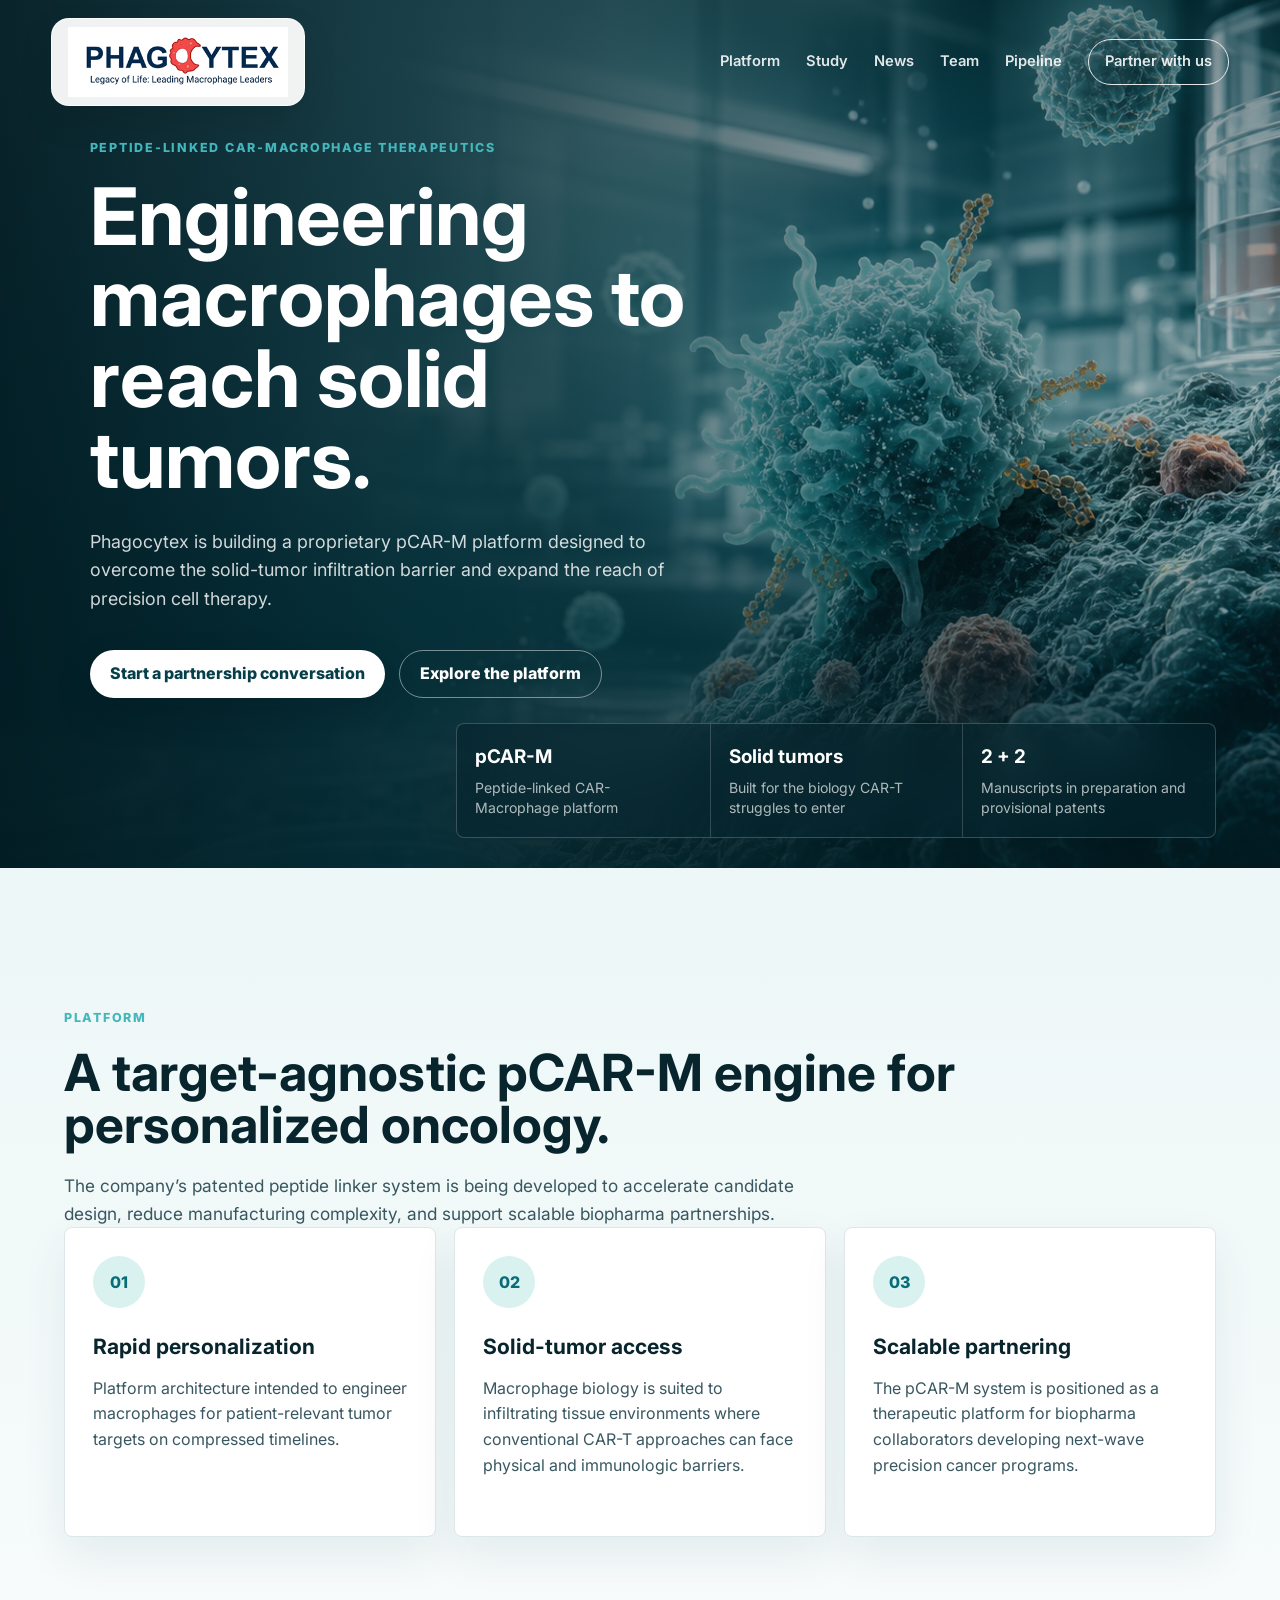
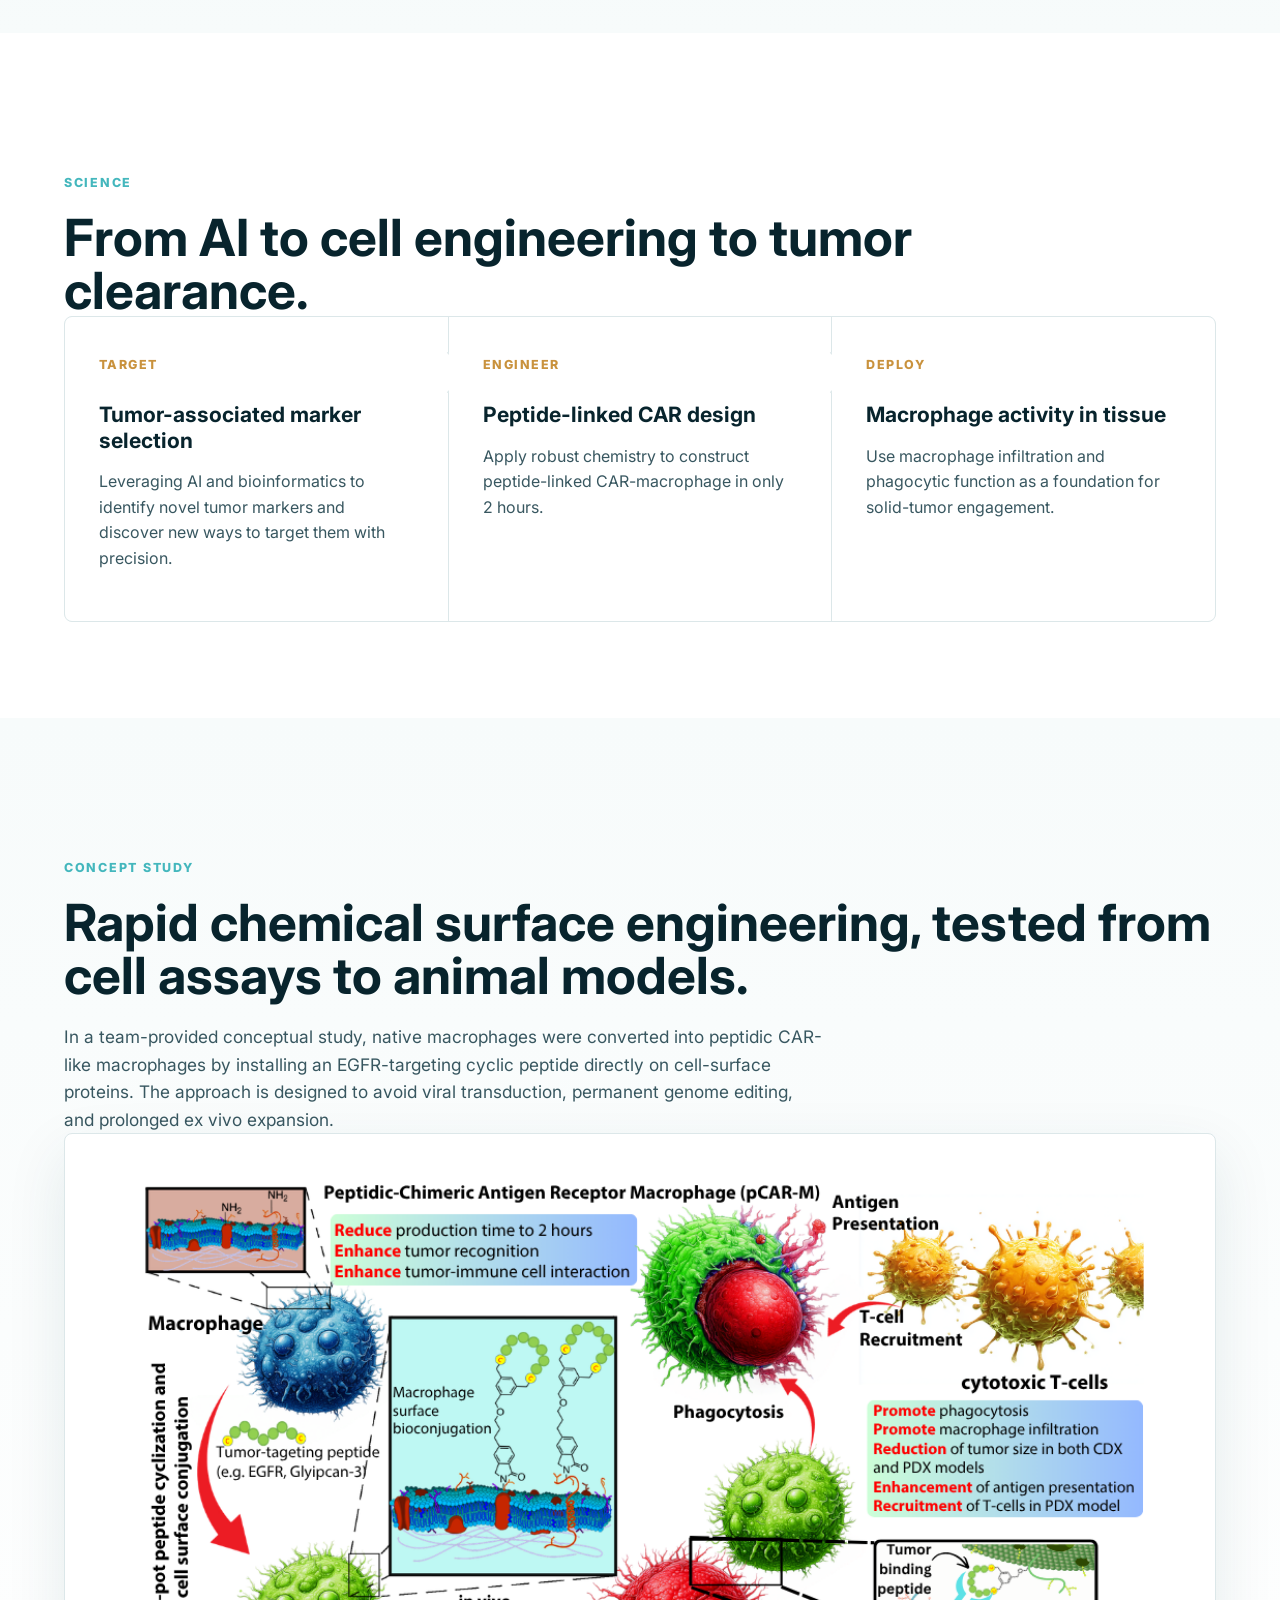
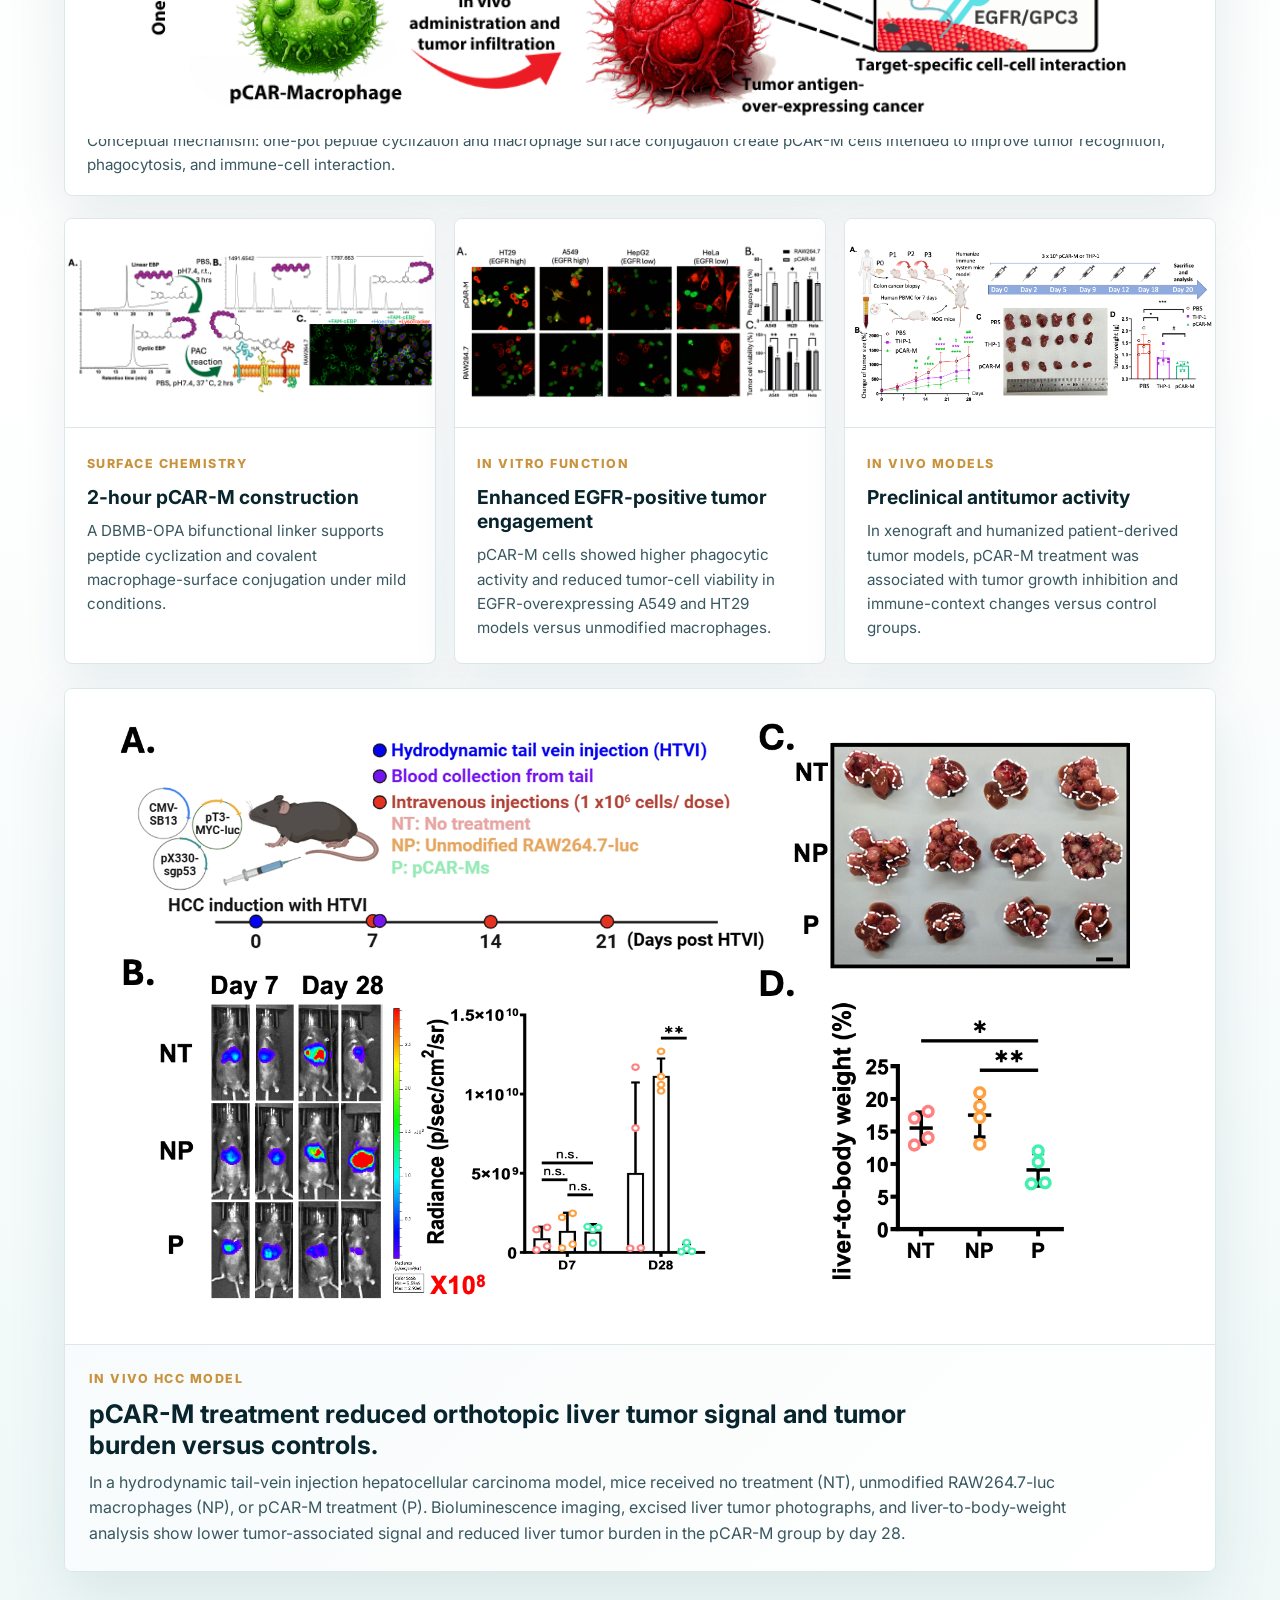
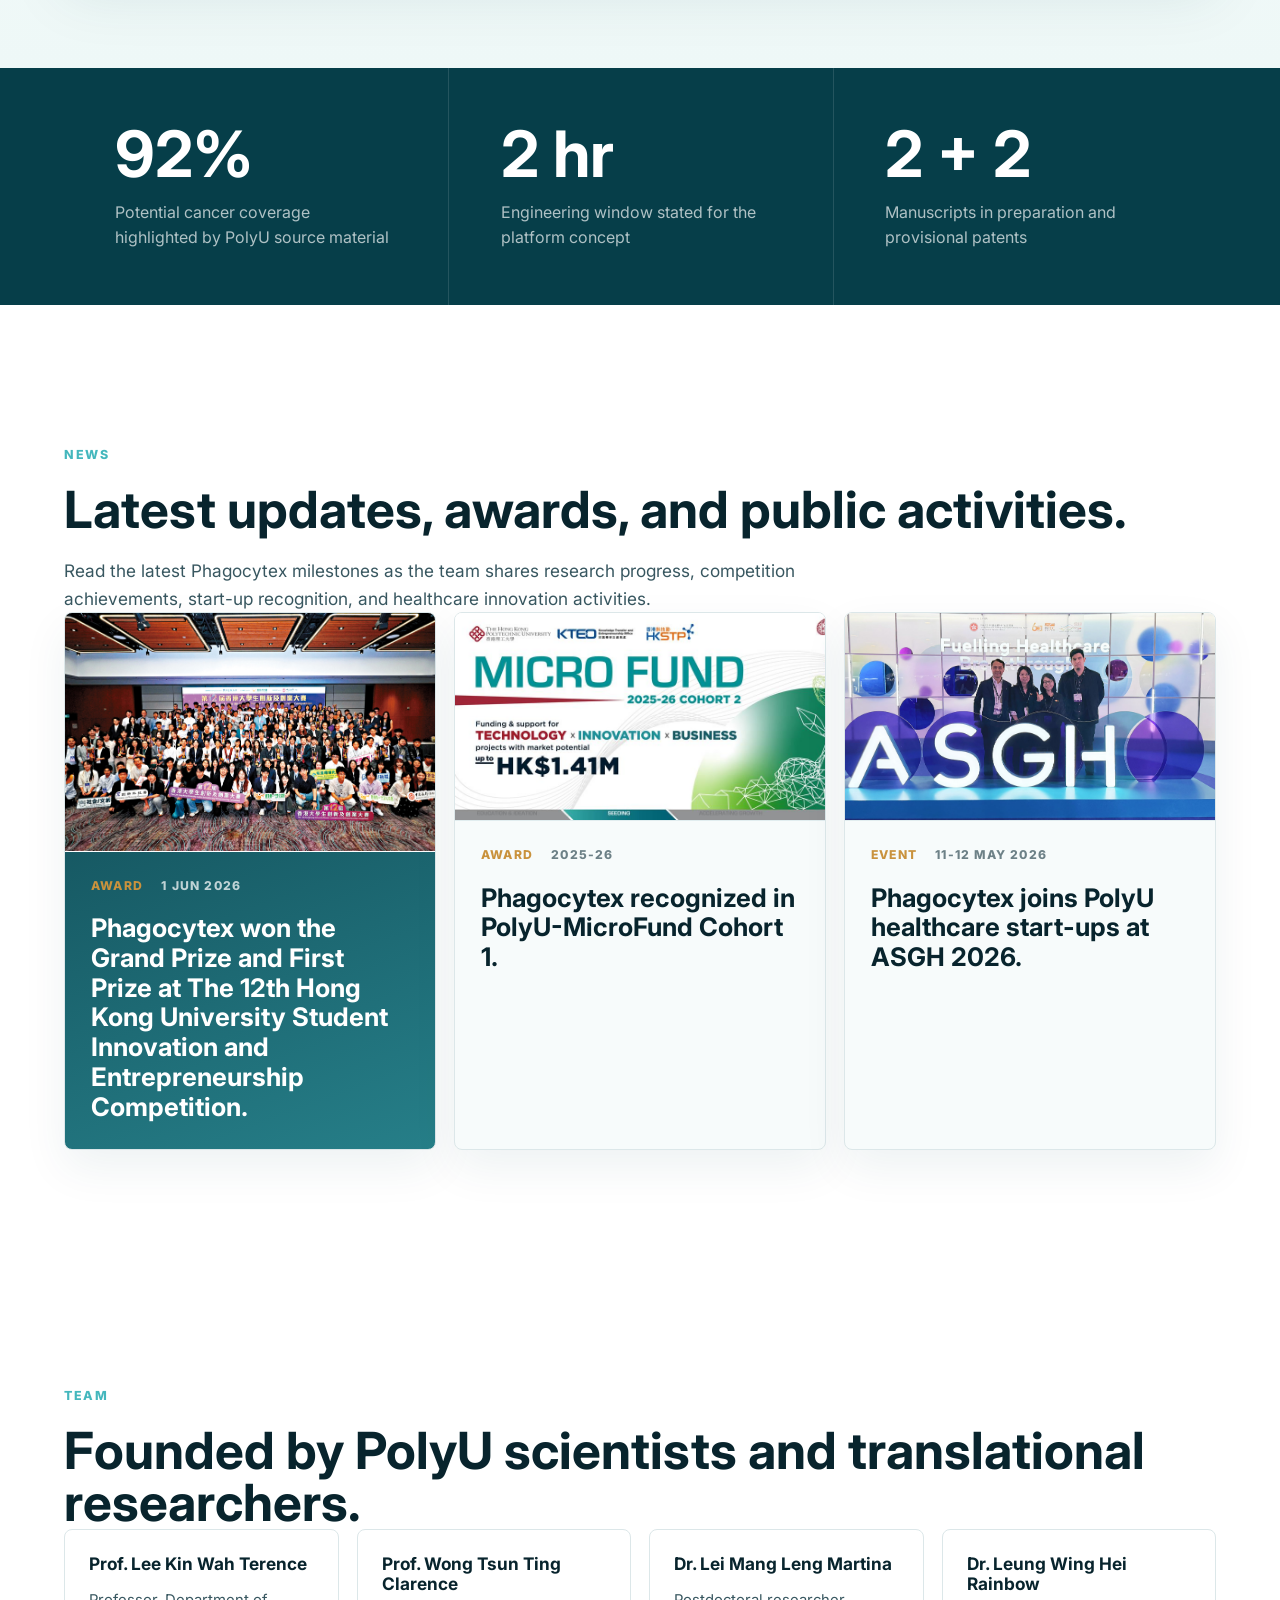
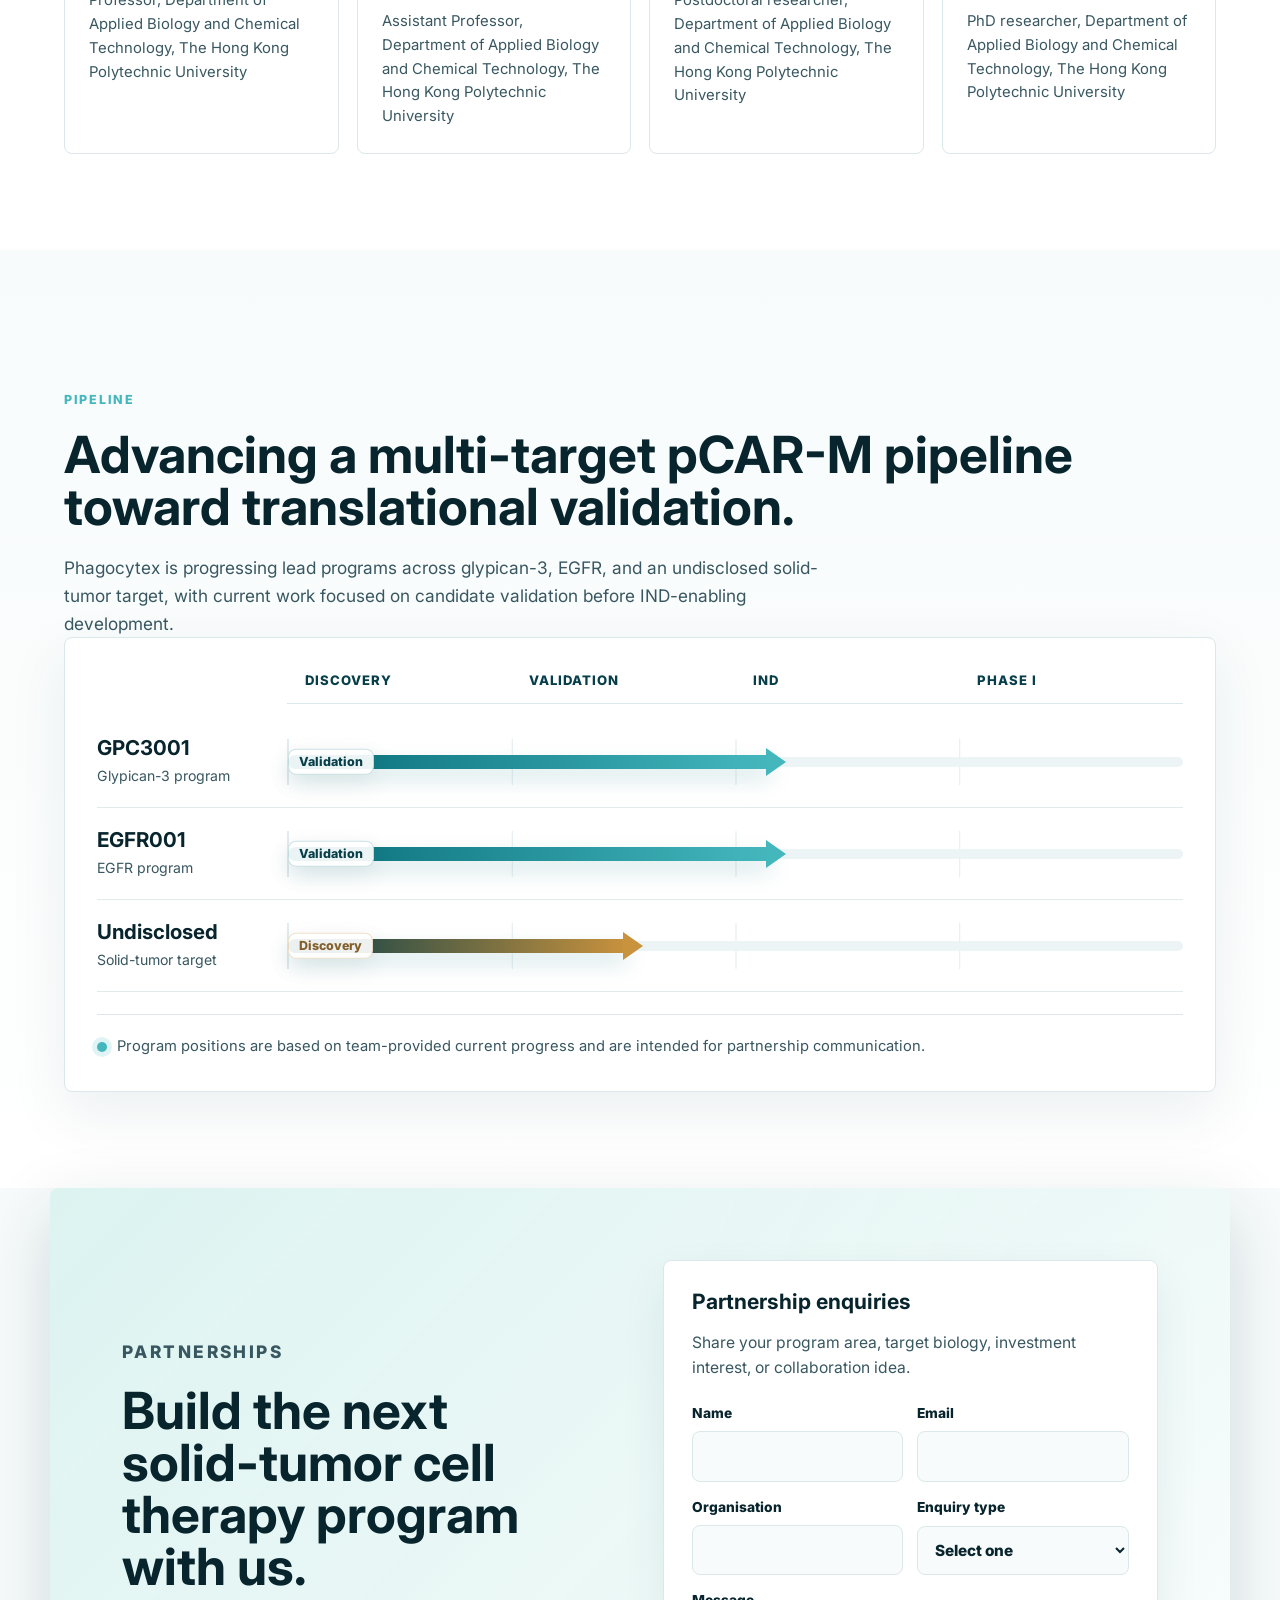
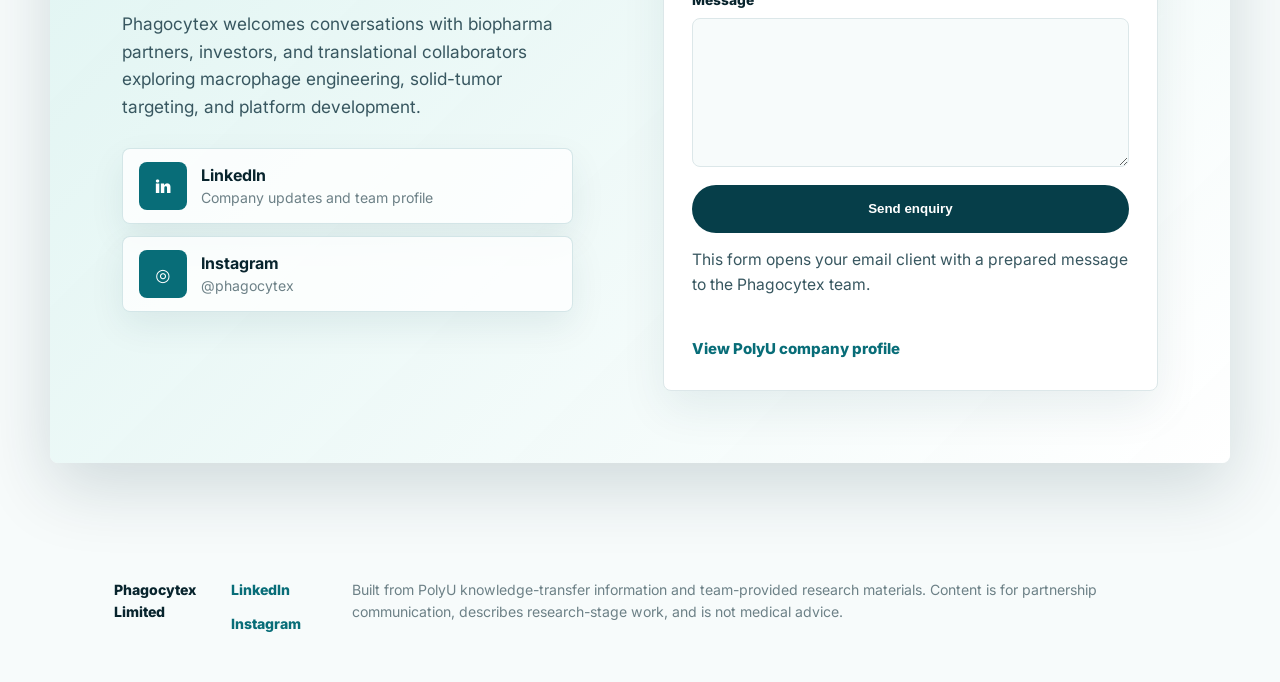
==== commit 90737bb2: "Replace study images: concept mechanism and HCC model data - Swap image1.png → concept-mechanism-pca" ====
--- a/index.html
+++ b/index.html
@@ -151,7 +151,7 @@
 
         <figure class="study-hero-figure">
           <img
-            src="assets/study/image1.png"
+            src="assets/study/concept-mechanism-pcar-m.png"
             width="1409"
             height="705"
             alt="Conceptual illustration of pCAR-M generation, phagocytosis, antigen presentation, and T-cell recruitment"
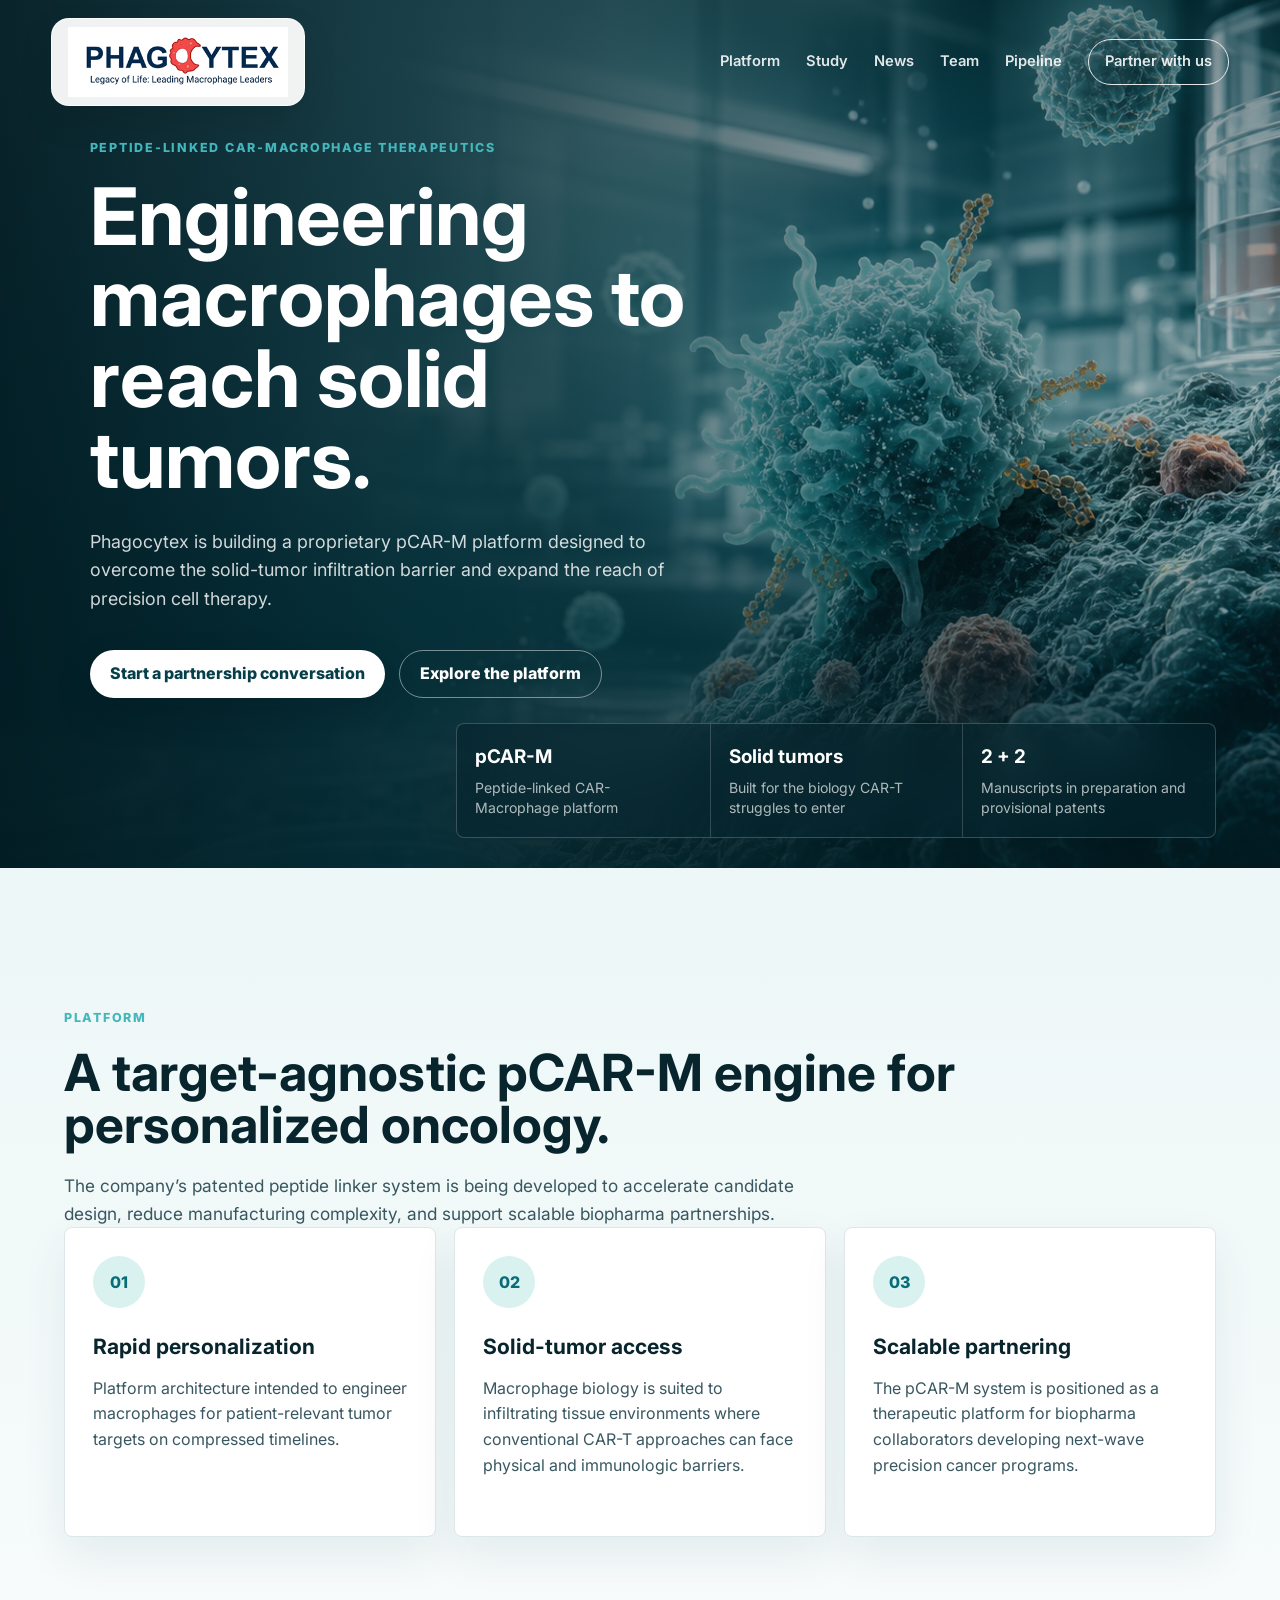
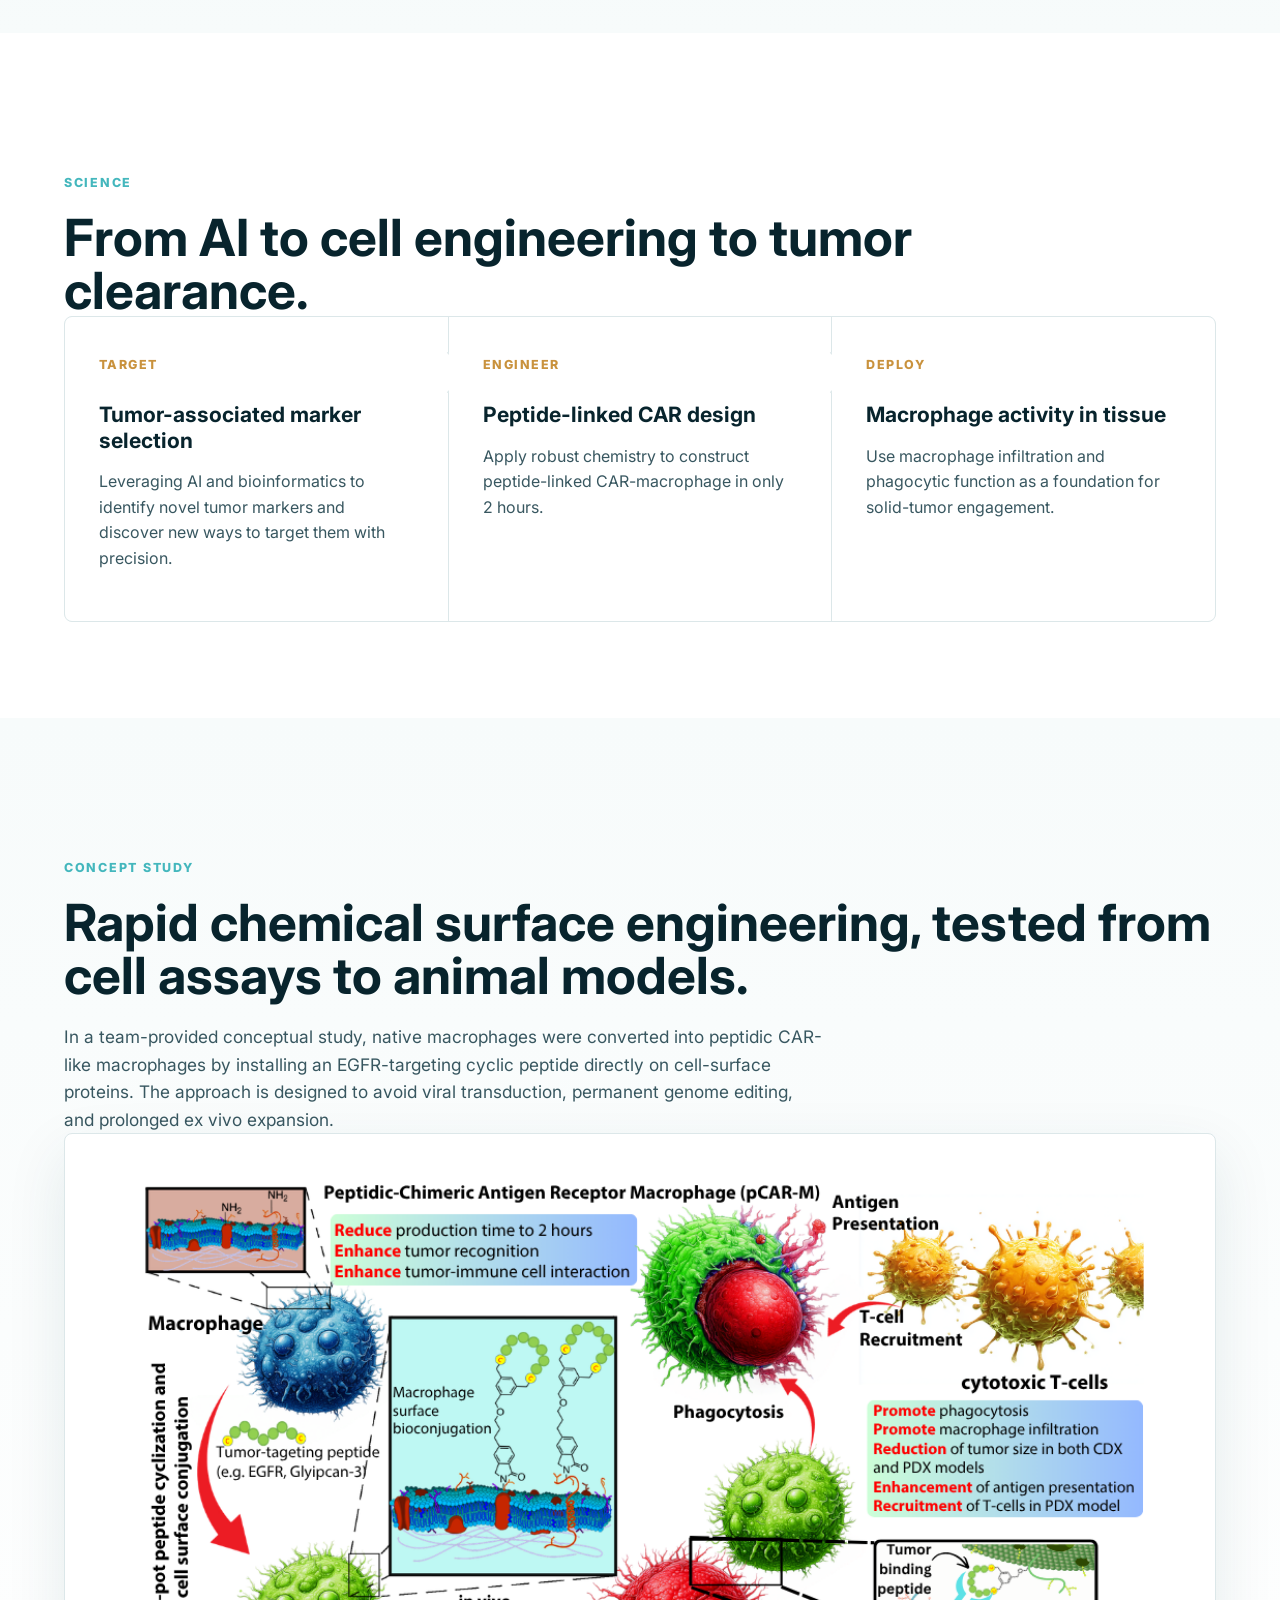
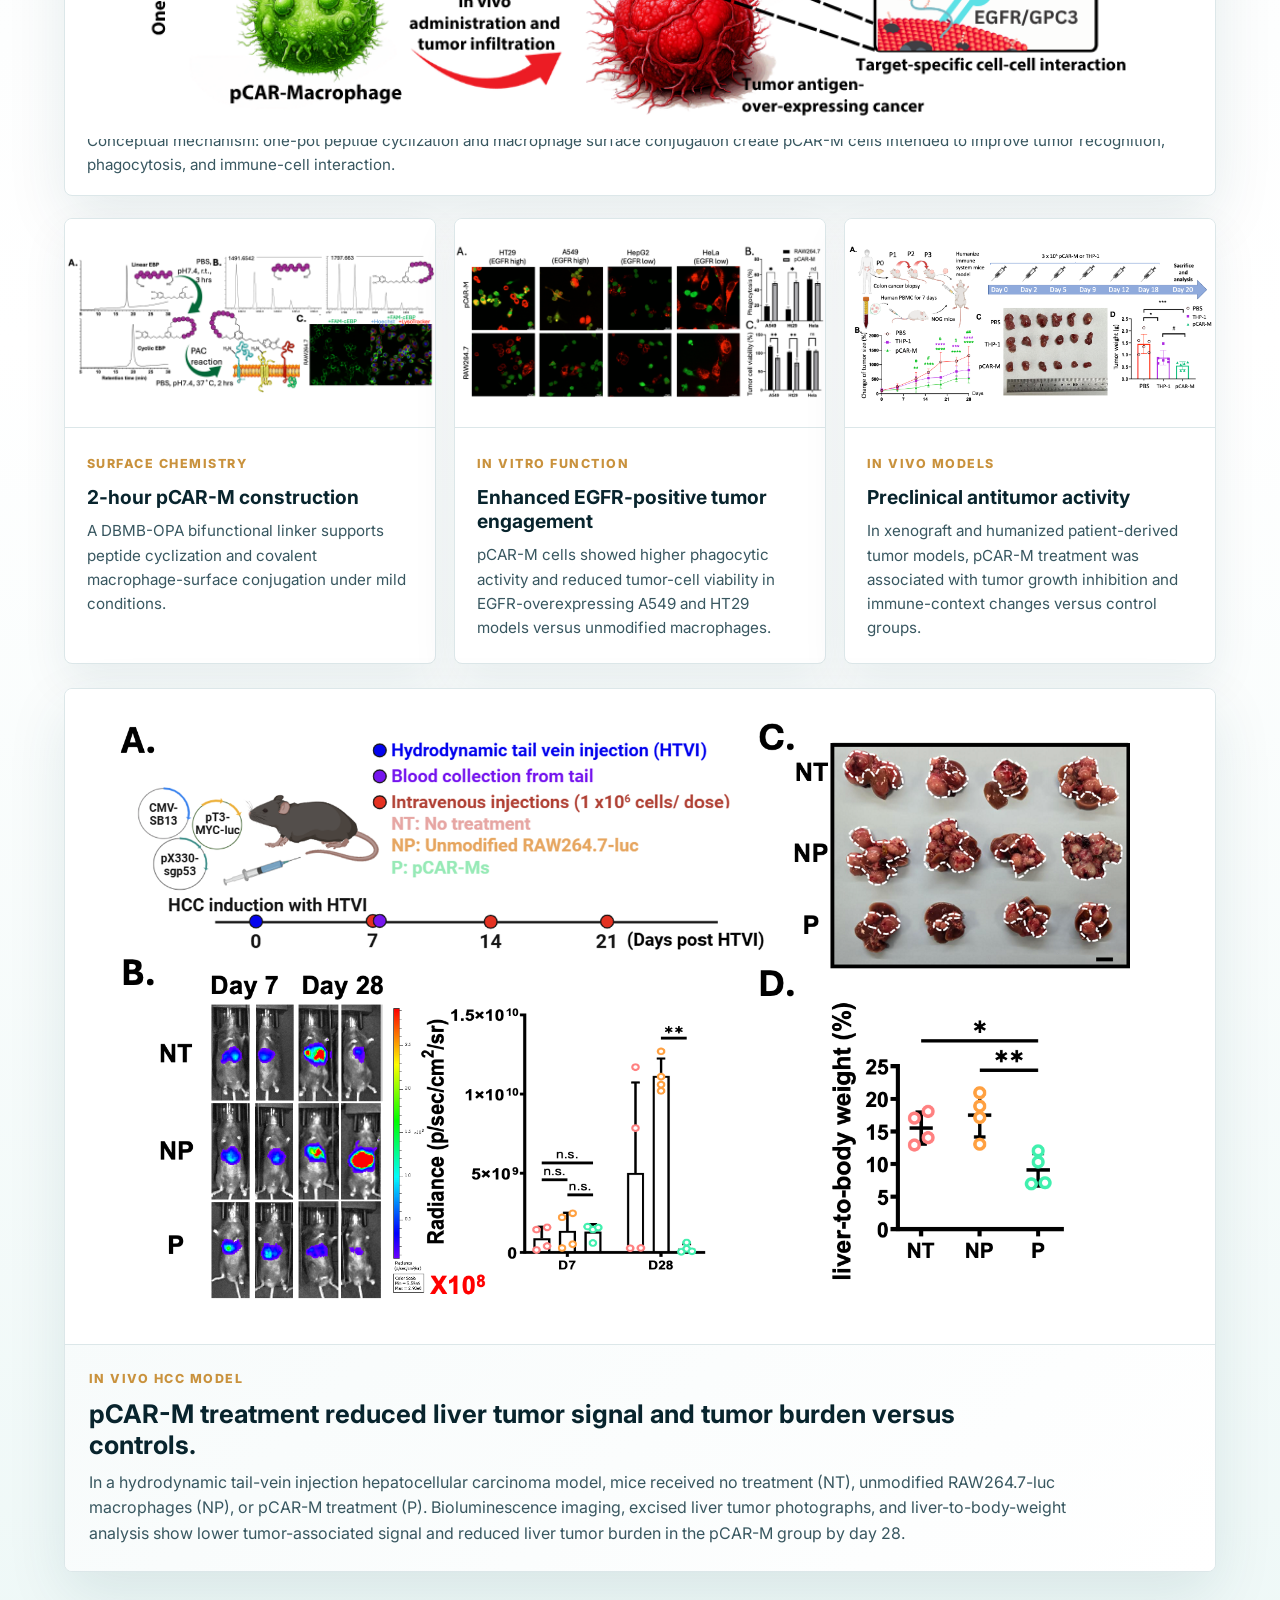
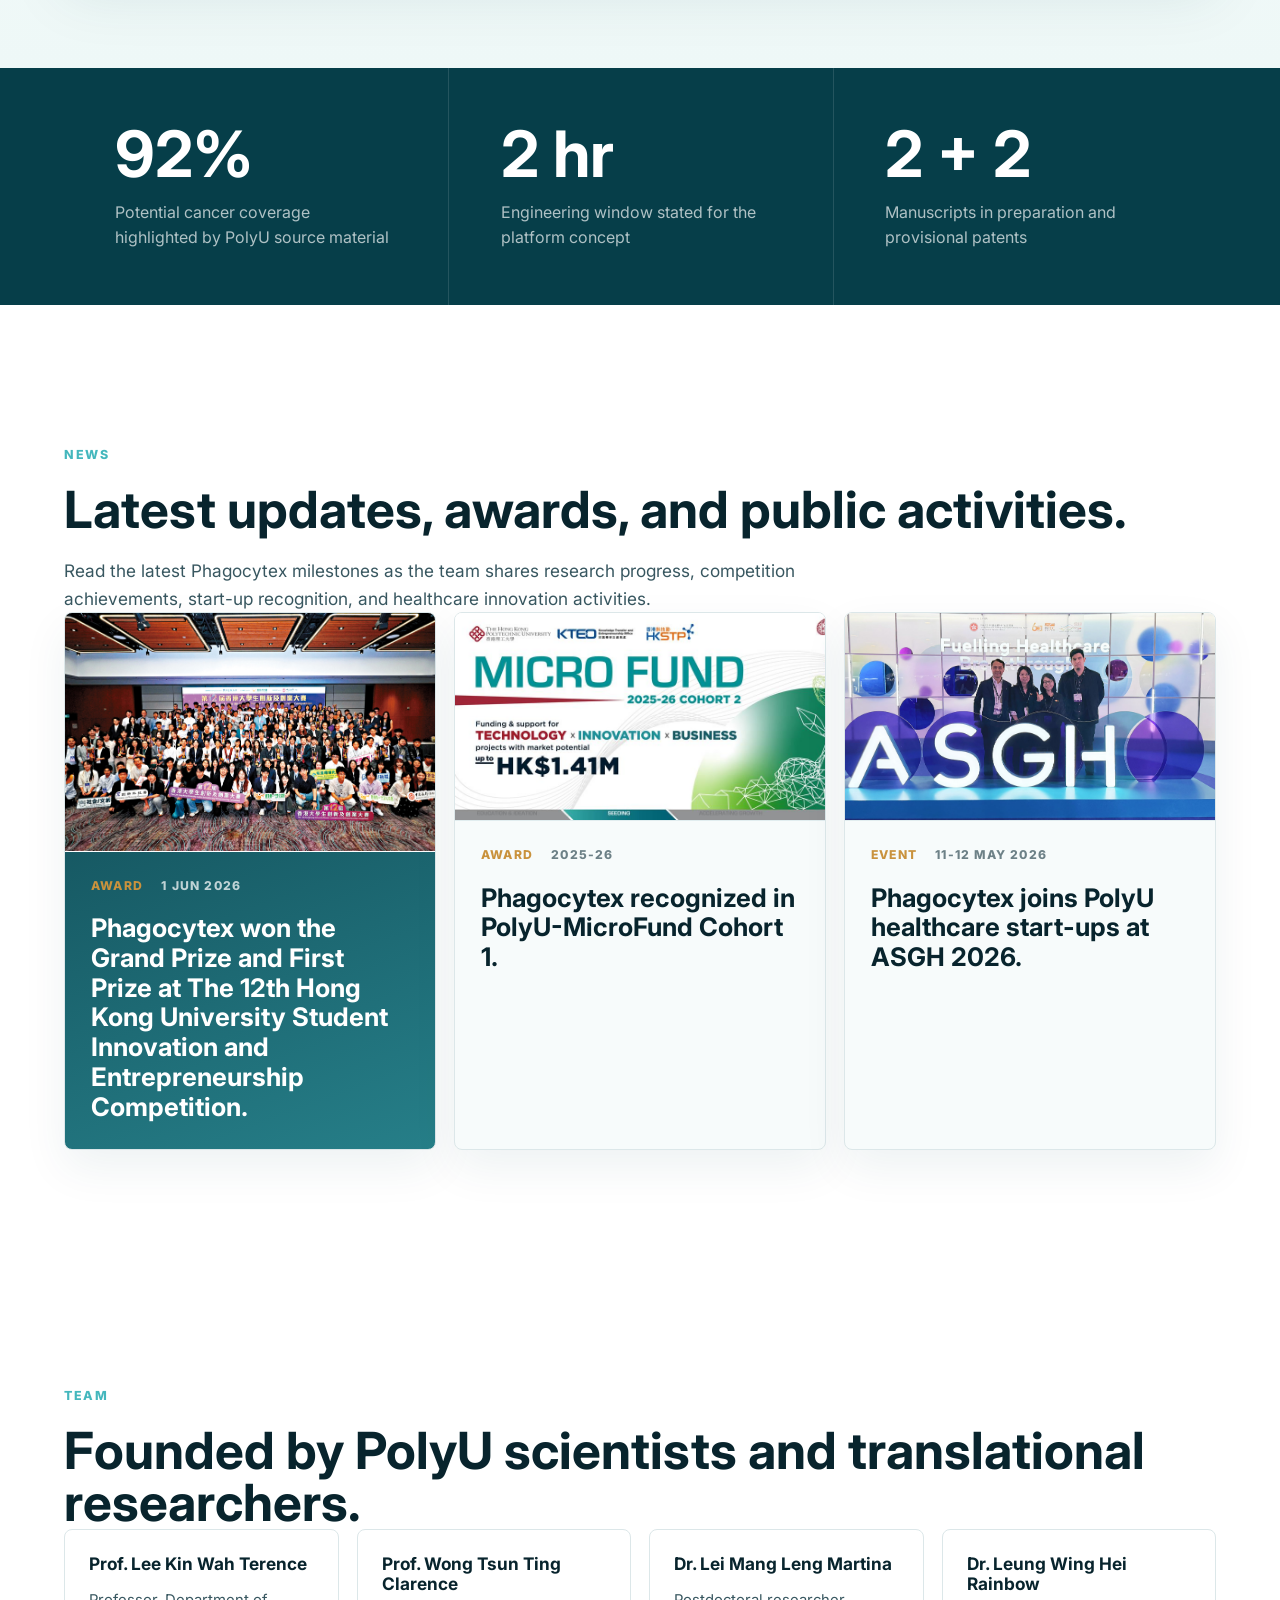
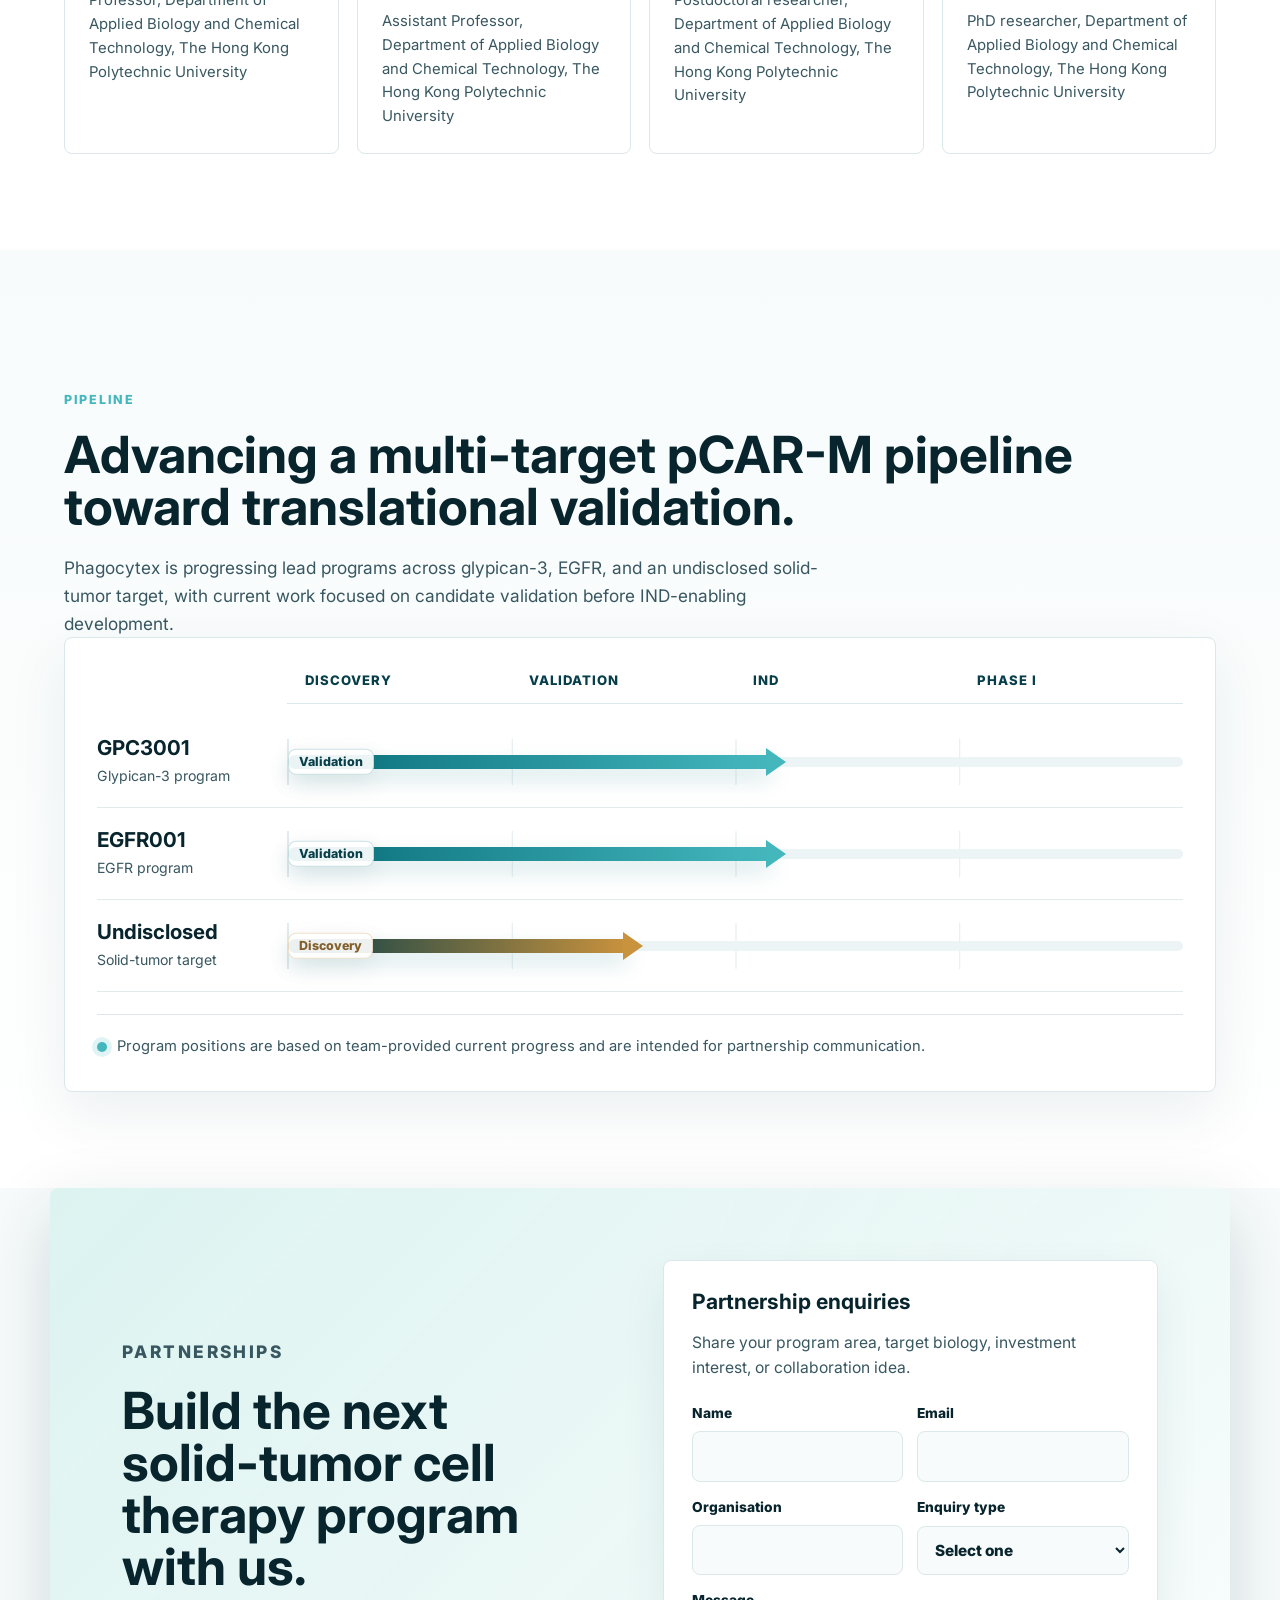
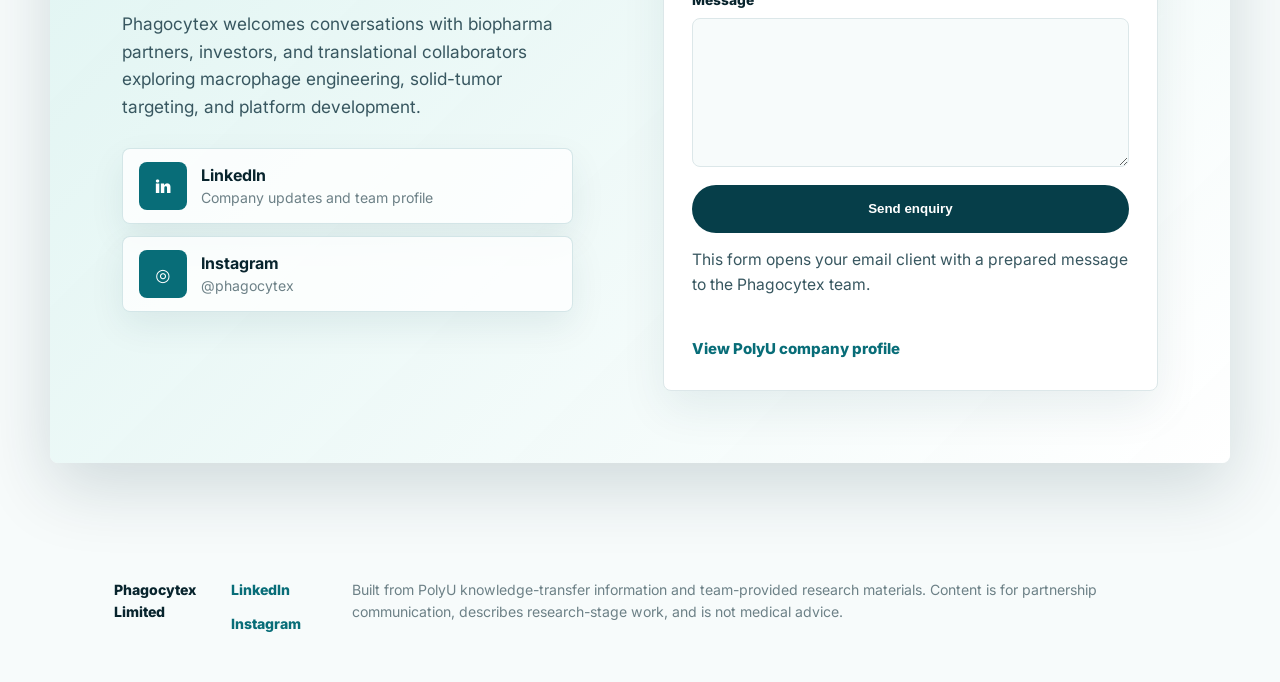
==== commit 0e8bf080: "Remove 'orthotopic' from HCC model figure caption Co-Authored-By: Claude Sonnet 4.6 <noreply@anthrop" ====
--- a/index.html
+++ b/index.html
@@ -218,7 +218,7 @@
           />
           <figcaption>
             <span>In vivo HCC model</span>
-            <strong>pCAR-M treatment reduced orthotopic liver tumor signal and tumor burden versus controls.</strong>
+            <strong>pCAR-M treatment reduced liver tumor signal and tumor burden versus controls.</strong>
             <p>
               In a hydrodynamic tail-vein injection hepatocellular carcinoma model, mice received no treatment (NT),
               unmodified RAW264.7-luc macrophages (NP), or pCAR-M treatment (P). Bioluminescence imaging, excised liver
